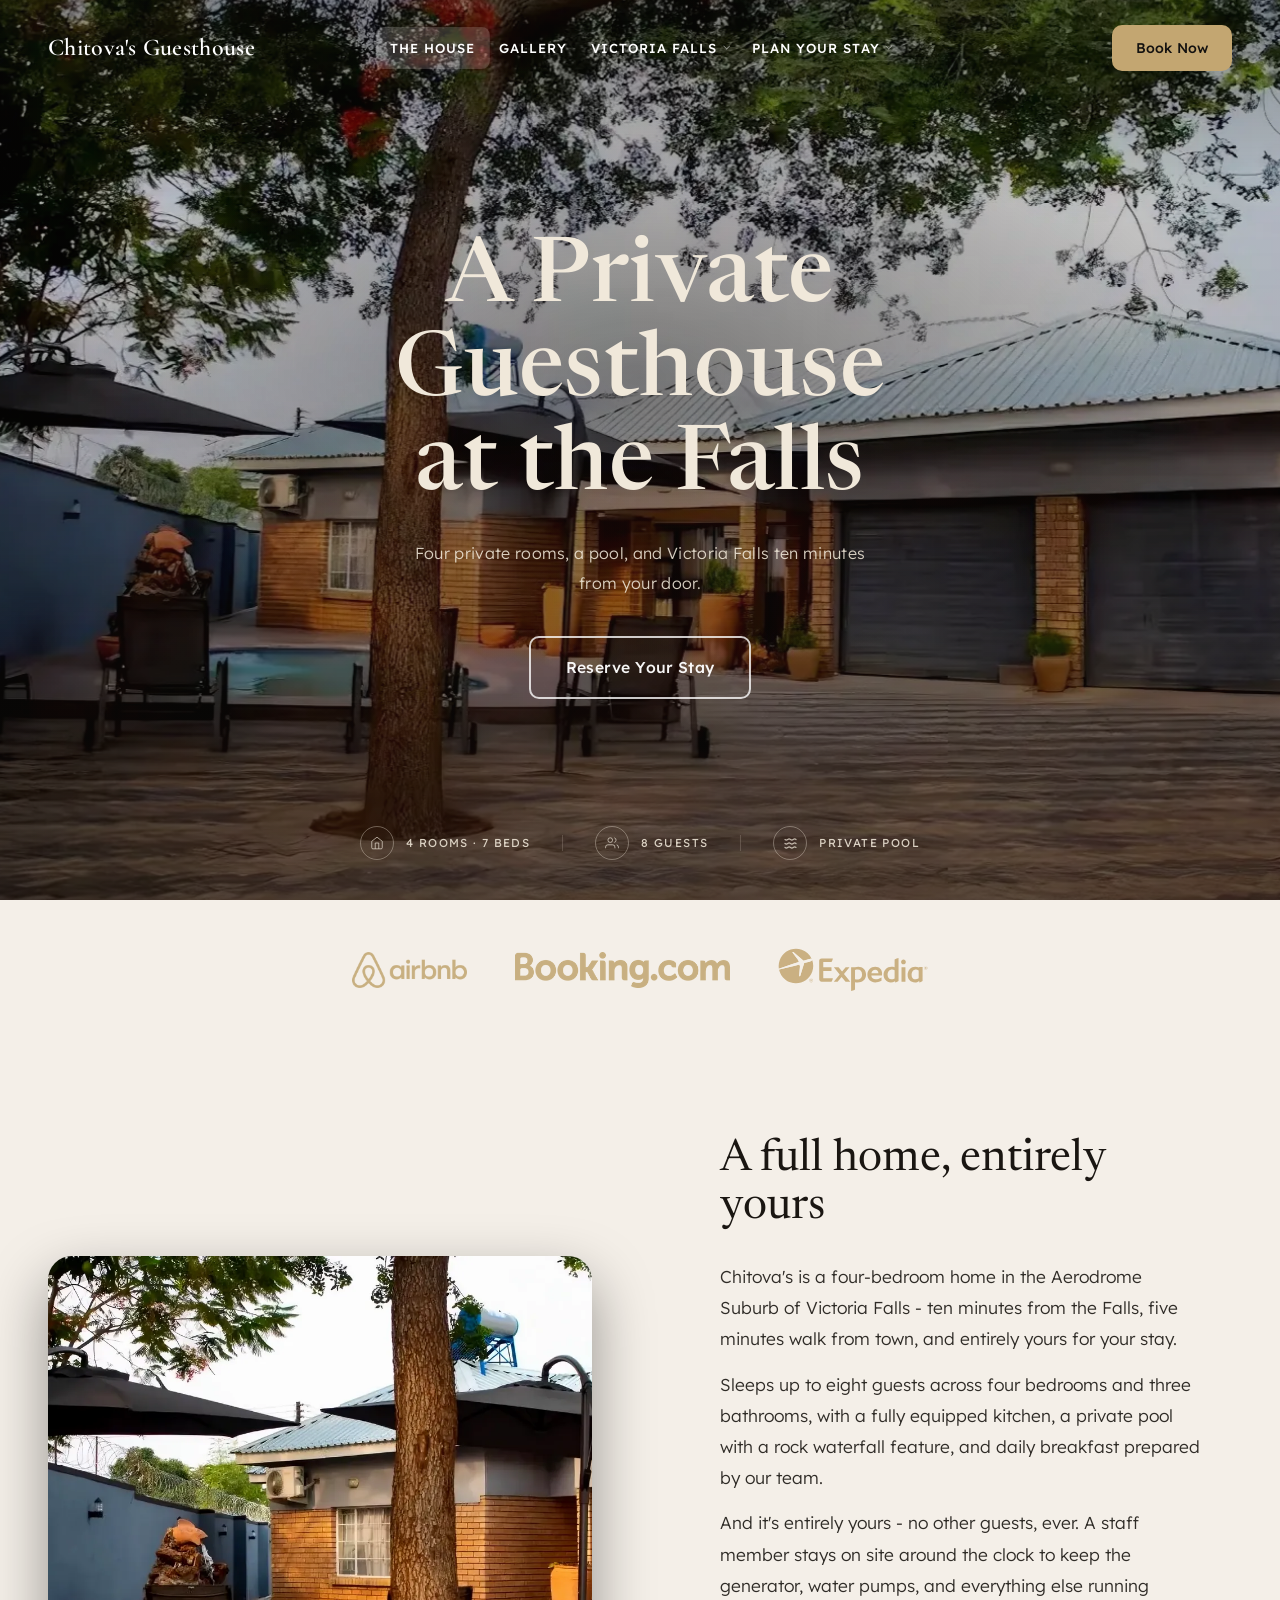
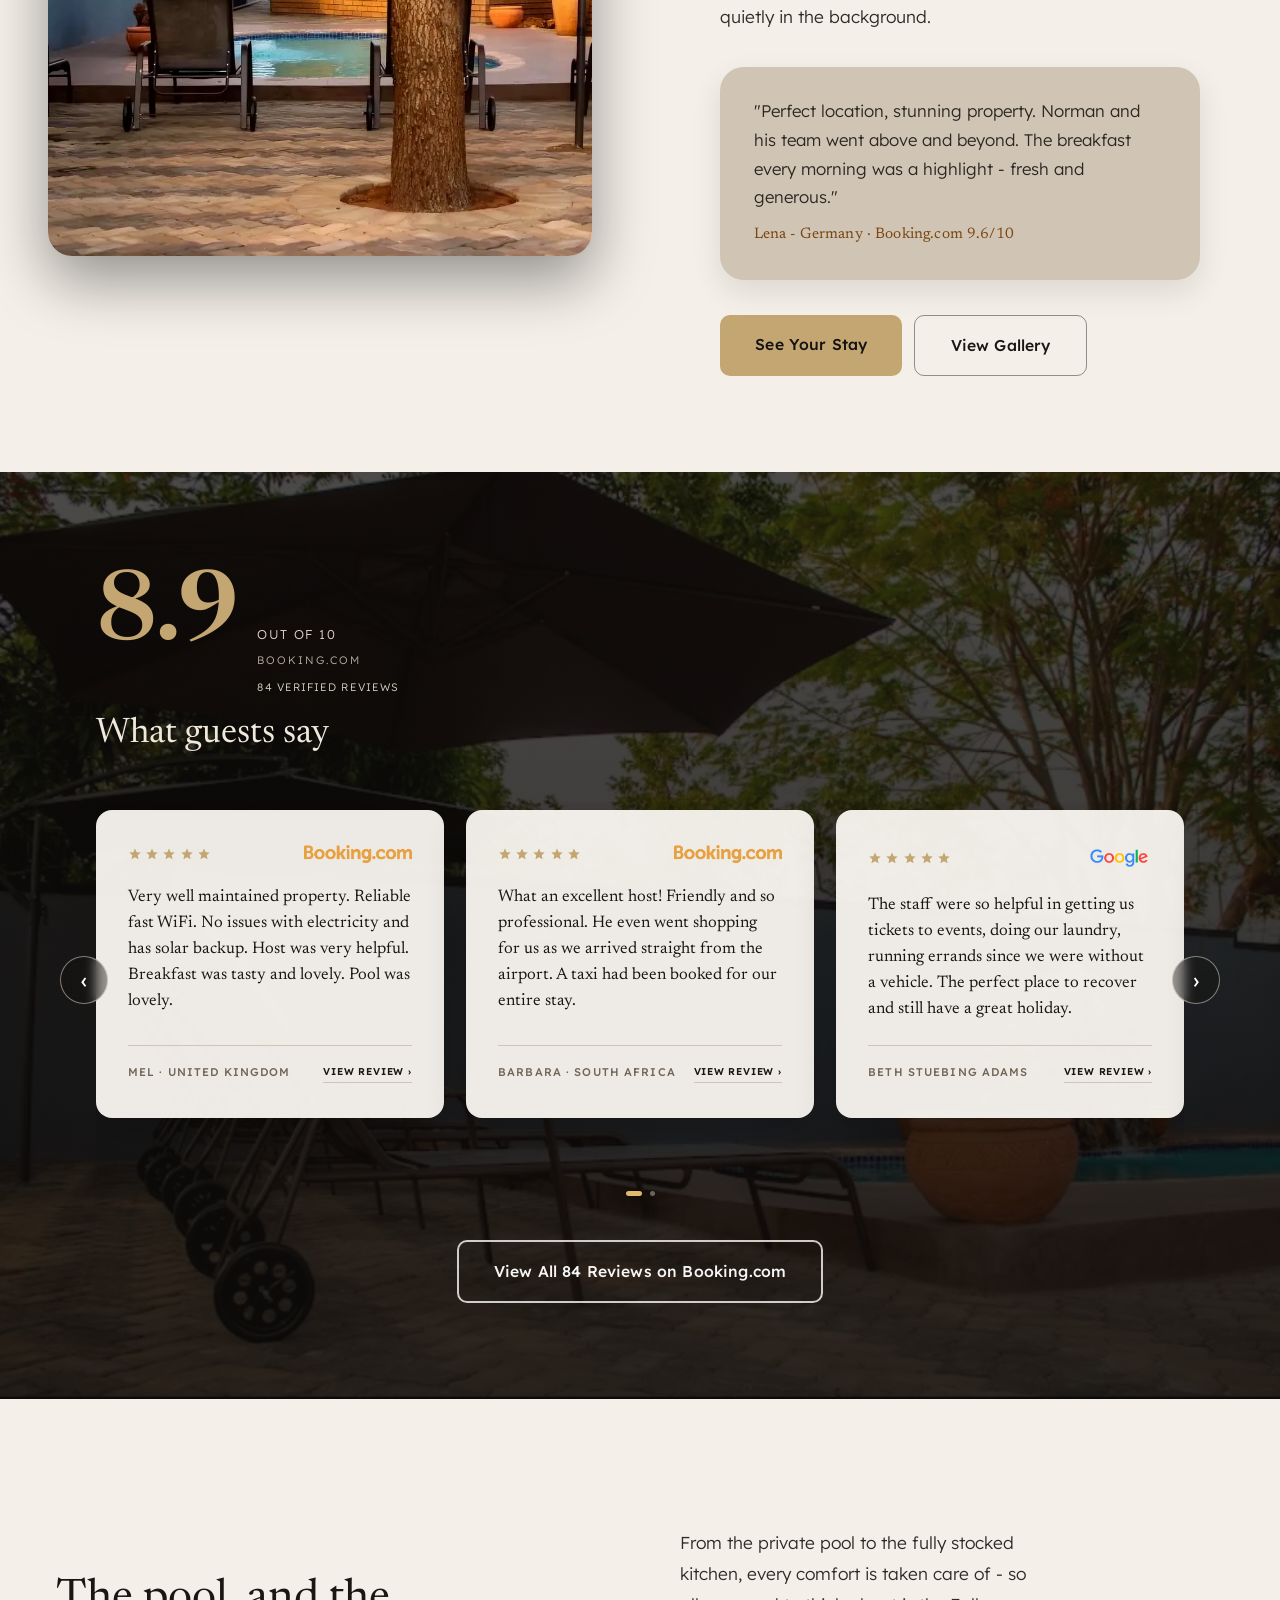
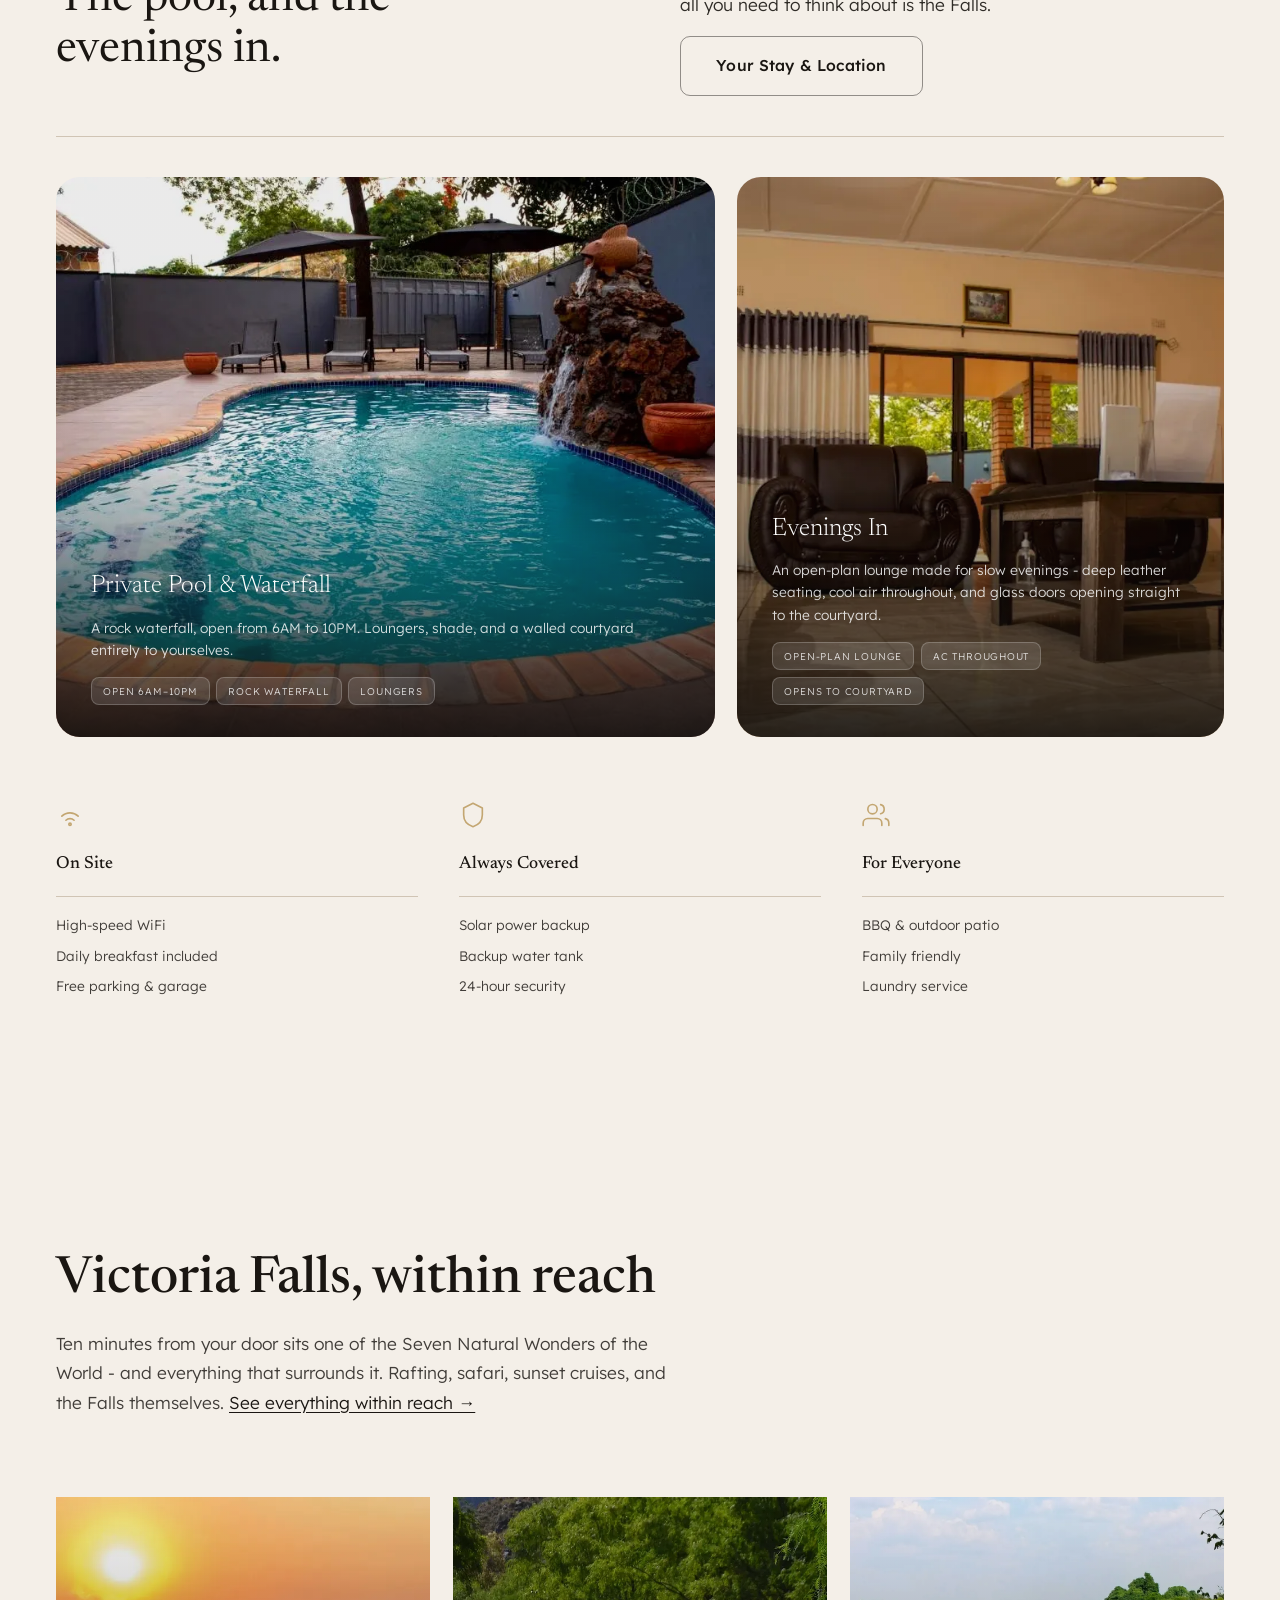
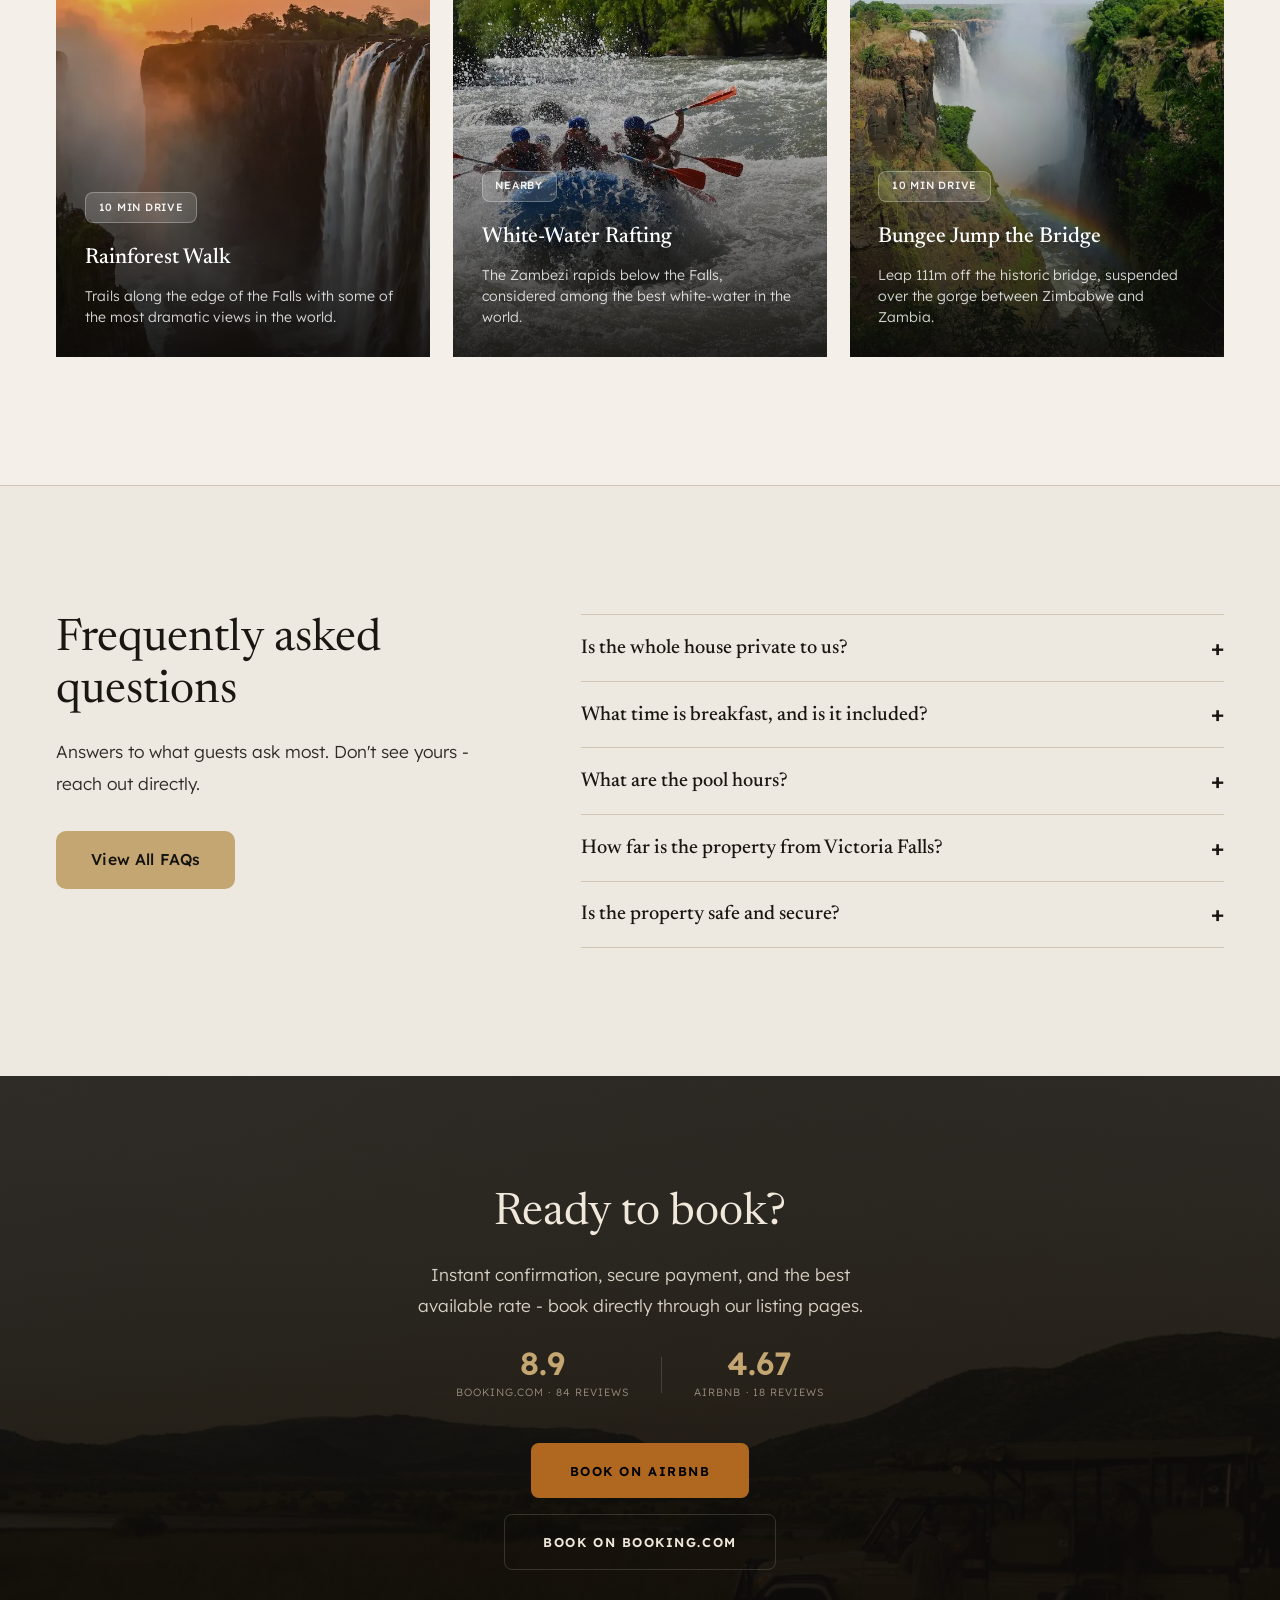
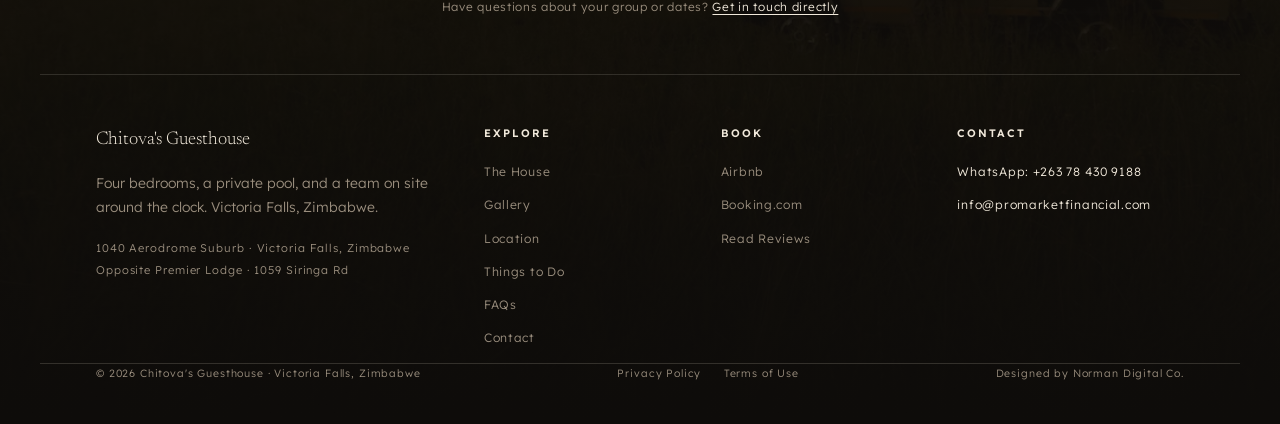
==== index.html @ cd034340 "Add files via upload" ====
<!DOCTYPE html>
<html lang="en" data-root="">
<head>
<meta charset="UTF-8"/>
<meta name="viewport" content="width=device-width, initial-scale=1.0"/>
<title>Chitova's Guesthouse | Private Guesthouse, Victoria Falls</title>
<meta name="description" content="Your own private guesthouse in Victoria Falls, Zimbabwe: four bedrooms for up to 8 guests, private pool, daily breakfast and solar backup. Ten minutes from the Falls."/>
<meta name="robots" content="index, follow, max-image-preview:large, max-snippet:-1, max-video-preview:-1"/>
<meta name="theme-color" content="#141210"/>
<link rel="canonical" href="https://chitovasguesthouse.com/"/>
<meta property="og:type" content="website"/>
<meta property="og:site_name" content="Chitova's Guesthouse"/>
<meta property="og:locale" content="en_US"/>
<meta property="og:title" content="Chitova's Guesthouse | Private Guesthouse, Victoria Falls"/>
<meta property="og:description" content="Your own private guesthouse in Victoria Falls, Zimbabwe: four bedrooms for up to 8 guests, private pool, daily breakfast and solar backup. Ten minutes from the Falls."/>
<meta property="og:url" content="https://chitovasguesthouse.com/"/>
<meta property="og:image" content="https://chitovasguesthouse.com/og-image.jpg"/>
<meta property="og:image:width" content="1200"/>
<meta property="og:image:height" content="630"/>
<meta property="og:image:alt" content="Chitova's Guesthouse, a private guesthouse in Victoria Falls, Zimbabwe"/>
<meta name="twitter:card" content="summary_large_image"/>
<meta name="twitter:title" content="Chitova's Guesthouse | Private Guesthouse, Victoria Falls"/>
<meta name="twitter:description" content="Your own private guesthouse in Victoria Falls, Zimbabwe: four bedrooms for up to 8 guests, private pool, daily breakfast and solar backup. Ten minutes from the Falls."/>
<meta name="twitter:image" content="https://chitovasguesthouse.com/og-image.jpg"/>
<link rel="icon" href="/favicon.ico" sizes="48x48"/>
<link rel="icon" type="image/png" sizes="32x32" href="/favicon-32.png"/>
<link rel="apple-touch-icon" href="/apple-touch-icon.png"/>
<link rel="manifest" href="/site.webmanifest"/>
<link rel="preload" href="assets/fonts/lexend-latin-wght-normal.woff2" as="font" type="font/woff2" crossorigin/>
<link rel="preload" href="assets/fonts/newsreader-latin-opsz-normal.woff2" as="font" type="font/woff2" crossorigin/>
<link rel="preload" href="assets/fonts/cormorant-garamond-latin-600-normal.woff2" as="font" type="font/woff2" crossorigin/>
<link rel="preload" as="image" href="images/guesthouse-exterior-59a75f.webp" fetchpriority="high"/>
<link rel="stylesheet" href="assets/css/site.css?v=3d426979"/>
<noscript><style>.reveal,.img-reveal,.photo-reveal{opacity:1!important;transform:none!important}</style></noscript>
<script type="application/ld+json">
{
 "@context": "https://schema.org",
 "@graph": [
  {
   "@type": "LodgingBusiness",
   "@id": "https://chitovasguesthouse.com/#lodging",
   "name": "Chitova's Guesthouse",
   "description": "A private guesthouse in Victoria Falls, Zimbabwe. Four bedrooms for up to eight guests, a private pool with rock waterfall, daily breakfast, solar backup, fully walled and gated.",
   "url": "https://chitovasguesthouse.com/",
   "telephone": "+263784309188",
   "email": "info@promarketfinancial.com",
   "image": [
    "https://chitovasguesthouse.com/og-image.jpg",
    "https://chitovasguesthouse.com/images/guesthouse-exterior-59a75f.webp",
    "https://chitovasguesthouse.com/images/pool-rock-waterfall-35001c.webp",
    "https://chitovasguesthouse.com/images/open-plan-lounge-a2492e.webp"
   ],
   "address": {
    "@type": "PostalAddress",
    "streetAddress": "1040 Aerodrome Suburb, 1059 Siringa Rd",
    "addressLocality": "Victoria Falls",
    "addressCountry": "ZW"
   },
   "geo": {
    "@type": "GeoCoordinates",
    "latitude": -17.9316193,
    "longitude": 25.8284744
   },
   "hasMap": "https://www.google.com/maps/search/?api=1&query=Chitova%27s+Guesthouse%2C+Victoria+Falls%2C+Zimbabwe",
   "numberOfRooms": 4,
   "amenityFeature": [
    {
     "@type": "LocationFeatureSpecification",
     "name": "Private Pool",
     "value": true
    },
    {
     "@type": "LocationFeatureSpecification",
     "name": "High-Speed WiFi",
     "value": true
    },
    {
     "@type": "LocationFeatureSpecification",
     "name": "Free Private Parking",
     "value": true
    },
    {
     "@type": "LocationFeatureSpecification",
     "name": "Backup Generator",
     "value": true
    },
    {
     "@type": "LocationFeatureSpecification",
     "name": "Daily Breakfast",
     "value": true
    }
   ],
   "containsPlace": {
    "@type": "House",
    "name": "Chitova's Guesthouse (entire house)",
    "numberOfBedrooms": 4,
    "numberOfBathroomsTotal": 3,
    "occupancy": {
     "@type": "QuantitativeValue",
     "maxValue": 8
    }
   },
   "sameAs": [
    "https://www.airbnb.com/rooms/24730551",
    "https://www.booking.com/hotel/zw/chitovas-guesthouse.html"
   ]
  },
  {
   "@type": "WebSite",
   "@id": "https://chitovasguesthouse.com/#website",
   "url": "https://chitovasguesthouse.com/",
   "name": "Chitova's Guesthouse",
   "inLanguage": "en",
   "publisher": {
    "@id": "https://chitovasguesthouse.com/#lodging"
   }
  },
  {
   "@type": "WebPage",
   "@id": "https://chitovasguesthouse.com/#webpage",
   "url": "https://chitovasguesthouse.com/",
   "name": "Chitova's Guesthouse | Private Guesthouse, Victoria Falls",
   "description": "Your own private guesthouse in Victoria Falls, Zimbabwe: four bedrooms for up to 8 guests, private pool, daily breakfast and solar backup. Ten minutes from the Falls.",
   "inLanguage": "en",
   "isPartOf": {
    "@id": "https://chitovasguesthouse.com/#website"
   },
   "about": {
    "@id": "https://chitovasguesthouse.com/#lodging"
   },
   "breadcrumb": {
    "@id": "https://chitovasguesthouse.com/#breadcrumb"
   },
   "primaryImageOfPage": {
    "@type": "ImageObject",
    "url": "https://chitovasguesthouse.com/og-image.jpg"
   }
  },
  {
   "@type": "BreadcrumbList",
   "@id": "https://chitovasguesthouse.com/#breadcrumb",
   "itemListElement": [
    {
     "@type": "ListItem",
     "position": 1,
     "name": "Home",
     "item": "https://chitovasguesthouse.com/"
    }
   ]
  }
 ]
}
</script>
</head>
<body class="intro-done nav-hero-page">
<a class="skip-link" href="#home">Skip to main content</a>

<!-- MOBILE MENU -->
<div class="mobile-menu" id="mobile-menu" role="navigation" aria-label="Menu">
  <a href="./">The House</a>
  <a href="gallery/">Gallery</a>
  <a href="location/">Location</a>
  <a href="things-to-do/">Things to Do</a>
  <a href="contact/">Contact</a>
  <a href="faq/">FAQs</a>
  <a class="mobile-book" href="https://www.airbnb.com/rooms/24730551" target="_blank" rel="noopener noreferrer">Book Now</a>
</div>


<!-- NAV -->
<nav id="nav" aria-label="Main">
  <a href="./" class="nav-logo">Chitova's Guesthouse</a>
  <ul class="nav-links">
    <li>
      <a class="current" aria-current="page" href="./">The House</a>
    </li>
    <li>
      <a href="gallery/">Gallery</a>
    </li>
    <li class="nav-dropdown-li">
      <a class="has-dropdown" href="#" role="button" aria-haspopup="true" aria-expanded="false" onclick="return toggleNavDropdown(this)">Victoria Falls</a>
      <div class="nav-dropdown">
        <div class="nav-dropdown-groups">
          <div class="nav-dropdown-group">
            <span class="nav-dropdown-label">The Destination</span>
            <a href="location/" class="nav-dropdown-link">Your Stay &amp; Location</a>
            <a href="things-to-do/" class="nav-dropdown-link">Things to Do</a>
          </div>
        </div>
      </div>
    </li>
    <li class="nav-dropdown-li">
      <a class="has-dropdown" href="#" role="button" aria-haspopup="true" aria-expanded="false" onclick="return toggleNavDropdown(this)">Plan Your Stay</a>
      <div class="nav-dropdown">
        <div class="nav-dropdown-groups">
          <div class="nav-dropdown-group">
            <span class="nav-dropdown-label">Book</span>
            <a class="nav-dropdown-link" href="https://www.airbnb.com/rooms/24730551" target="_blank" rel="noopener noreferrer">Book on Airbnb</a>
            <a class="nav-dropdown-link" href="https://www.booking.com/hotel/zw/chitovas-guesthouse.html" target="_blank" rel="noopener noreferrer">Book on Booking.com</a>
          </div>
          <div class="nav-dropdown-group">
            <span class="nav-dropdown-label">Get in Touch</span>
            <a href="contact/" class="nav-dropdown-link">Contact &amp; Inquiries</a>
            <a href="faq/" class="nav-dropdown-link">FAQs</a>
          </div>
        </div>
      </div>
    </li>
  </ul>
  <div class="nav-right">
    <a class="nav-book" href="https://www.airbnb.com/rooms/24730551" target="_blank" rel="noopener noreferrer">Book Now</a>
    <button type="button" class="nav-hamburger" id="hamburger" aria-label="Open menu" aria-expanded="false" aria-controls="mobile-menu" onclick="toggleMobileMenu()">
      <span></span><span></span><span></span>
    </button>
  </div>
</nav>



<main class="page" id="home">


  <section class="home-hero-wrap">
  <section id="hero-section">
    <img width="1440" height="960" src="images/guesthouse-exterior-59a75f.webp" alt="Chitova's Guesthouse exterior" fetchpriority="high" decoding="async"/>
    <div class="hero-overlay"></div>
    <div class="hero-content">
      <h1 class="hero-title"><span class="hline"><span>A Private Guesthouse</span></span> <span class="hline"><span>at the Falls</span></span></h1>
      <p class="hero-sub">Four private rooms, a pool, and Victoria Falls ten minutes from your door.</p>
      <div class="hero-ctas">
        <a class="btn-outline-dk btn-outline-dk-bright" href="https://www.airbnb.com/rooms/24730551" target="_blank" rel="noopener noreferrer">Reserve Your Stay</a>
      </div>
    </div>
    <div class="hero-stats">
      <div class="hero-stat-item">
        <div class="hero-stat-circle"><svg viewBox="0 0 24 24"><path d="M3 9l9-7 9 7v11a2 2 0 0 1-2 2H5a2 2 0 0 1-2-2z"/><polyline points="9 22 9 12 15 12 15 22"/></svg></div>
        <span class="hero-stat-text">4 Rooms · 7 Beds</span>
      </div>
      <div class="hero-stat-divider"></div>
      <div class="hero-stat-item">
        <div class="hero-stat-circle"><svg viewBox="0 0 24 24"><path d="M17 21v-2a4 4 0 0 0-4-4H5a4 4 0 0 0-4 4v2"/><circle cx="9" cy="7" r="4"/><path d="M23 21v-2a4 4 0 0 0-3-3.87"/><path d="M16 3.13a4 4 0 0 1 0 7.75"/></svg></div>
        <span class="hero-stat-text">8 Guests</span>
      </div>
      <div class="hero-stat-divider"></div>
      <div class="hero-stat-item">
        <div class="hero-stat-circle"><svg viewBox="0 0 24 24" style="width:19px;height:19px"><path d="M5 7c1.2 1 2.3 1 3.5 0s2.3-1 3.5 0 2.3 1 3.5 0 2.3-1 3.5 0" stroke-linecap="round"/><path d="M5 12c1.2 1 2.3 1 3.5 0s2.3-1 3.5 0 2.3 1 3.5 0 2.3-1 3.5 0" stroke-linecap="round"/><path d="M5 17c1.2 1 2.3 1 3.5 0s2.3-1 3.5 0 2.3 1 3.5 0 2.3-1 3.5 0" stroke-linecap="round"/></svg></div>
        <span class="hero-stat-text">Private Pool</span>
      </div>
    </div>
  </section>
  </section>

  <!-- ALSO AVAILABLE ON -->
  <section id="platforms-strip">
    <div class="platforms-row">
      <a href="https://www.airbnb.com/rooms/24730551" target="_blank" rel="noopener" aria-label="Book on Airbnb"><img width="360" height="112" class="platform-logo-img" src="images/logo-airbnb.webp" alt="Airbnb" loading="lazy" decoding="async"/></a>
      <a href="https://www.booking.com/hotel/zw/chitovas-guesthouse.en-gb.html" target="_blank" rel="noopener" aria-label="Book on Booking.com"><img width="400" height="67" class="platform-logo-img" src="images/logo-booking.webp" alt="Booking.com" loading="lazy" decoding="async"/></a>
      <a href="https://www.expedia.com/Victoria-Falls-Hotels-Chitovas-Guesthouse.h37033776.Hotel-Information" target="_blank" rel="noopener" aria-label="Book on Expedia"><svg class="platform-logo-svg" viewBox="-301.066 -87.28 693 201" xmlns="http://www.w3.org/2000/svg"><g transform="translate(313.0154,387.4258)"><path class="xp-navy" d="M-280.357-318.713h-21.363 c-0.097,0-0.157-0.022-0.217-0.082l-18.403-22.484l-18.433,22.484c-0.038,0.06-0.105,0.082-0.202,0.082h-17.103 c-0.104,0-0.179-0.053-0.261-0.164c-0.03-0.067-0.03-0.188,0.037-0.262l27.119-33.309l-26.798-32.994 c-0.082-0.112-0.082-0.209-0.052-0.314c0.052-0.056,0.157-0.153,0.239-0.153h21.378c0.067,0,0.142,0.037,0.202,0.135 l16.146,20.014l16.438-20.025c0.052-0.086,0.127-0.123,0.202-0.123h17.424c0.105,0,0.209,0.097,0.247,0.153 c0.053,0.104,0.03,0.22-0.037,0.314l-25.437,30.557l29.055,35.745c0.075,0.074,0.105,0.194,0.045,0.262 C-280.178-318.766-280.275-318.713-280.357-318.713"/></g><g transform="translate(325.1013,393.2106)"><path class="xp-navy" d="M-176.807-379.845c-9.463,0-15.921,5.737-17.768,15.724 h32.187v-0.644C-162.388-372.756-168.278-379.845-176.807-379.845 M-145.793-353.889c-0.045,0.083-0.142,0.128-0.225,0.128h-48.9 c1.009,11.384,8.409,17.864,20.377,17.864c7.37,0,15.196-2.512,26.251-8.395c0.202-0.111,0.404,0.053,0.404,0.262l-0.016,15.047 c-0.021,0.128-0.082,0.202-0.164,0.232c-10.285,4.335-20.623,7.288-28.741,7.288c-21.063,0-36.32-15.347-36.32-36.485 c0-21.135,15.257-36.481,36.32-36.481c19.211,0,31.552,12.946,31.552,30.755C-145.255-360.796-145.748-354.098-145.793-353.889"/></g><g transform="translate(338.7259,395.8986)"><path class="xp-navy" d="M-60.077-408.255c-5.995,0-10.876-4.802-10.876-10.715 c0-6.084,4.881-11.01,10.876-11.01c6.003,0,10.891,4.926,10.891,11.01C-49.187-413.057-54.074-408.255-60.077-408.255 M-68.86-327.186c-0.172,0-0.276-0.104-0.276-0.276v-66.639c0-0.135,0.098-0.239,0.21-0.269h17.663 c0.142,0.03,0.216,0.134,0.216,0.269v66.639c0,0.172-0.111,0.276-0.254,0.276H-68.86z"/></g><g transform="translate(316.3916,388.4746)"><path class="xp-navy" d="M-251.434-329.801c-3.185,0-6.443-0.448-10.195-1.45 l0.037-42.748c4.388-1.398,8.207-2.06,11.989-2.06c12.244,0,20.467,9.033,20.467,22.443 C-229.136-339.145-237.897-329.801-251.434-329.801 M-246.628-389.682c-4.986,0-10.017,0.908-15.302,2.725h-17.573 c-0.142,0-0.254,0.127-0.254,0.28v109.282c5.314-0.725,11.817-2.623,18.134-7.123l-0.007-33.233 c4.335,0.613,7.908,1.024,11.361,1.024c24.076,0,39.654-14.435,39.654-36.77C-210.614-374.795-225.436-389.682-246.628-389.682"/></g><g transform="translate(334.4465,389.053)"><path class="xp-navy" d="M-96.737-335.91c-5.502,2.886-10.42,4.261-15.047,4.261 c-10.898,0-17.432-7.699-17.432-20.601c0-14.928,8.342-24.581,21.243-24.581c3.559,0,7.02,0.871,11.235,2.773V-335.91z M-96.737-422.813v34.882c-5.158-1.473-9.703-2.153-14.285-2.153c-20.944,0-36.761,15.787-36.761,36.758 c0,20.885,13.948,36.014,33.144,36.014c6.645,0,12.864-1.659,20.182-5.427l-0.007,6.01c4.836-0.912,10.382-2.848,15.854-6.728 v-106.494C-83.985-429.234-90.361-427.436-96.737-422.813"/></g><g transform="translate(346.0656,389.0668)"><path class="xp-navy" d="M2.81-336.059c-5.322,3.08-9.882,4.545-13.963,4.545 c-11.668,0-18.665-7.669-18.665-20.615c0-14.711,8.237-24.57,20.488-24.57c3.282,0,7.259,1.252,12.14,3.839V-336.059z M20.959-388.353c0-0.411-0.352-0.736-0.756-0.736L5.927-389.07c-0.419,0-0.771,0.362-0.771,0.766v2.429H4.79 c-6.593-2.889-12.206-4.22-17.745-4.22c-19.748,0-35.229,16.371-35.229,37.352c0,21.214,13.851,35.431,34.466,35.431 c5.524,0,12.596-0.389,19.219-7.998v8.566c4.679-0.986,10.195-2.975,15.442-6.75L20.959-388.353z"/></g><g transform="translate(299.994,389.1686)"><path class="xp-navy" d="M-391.927-337.132l44.341-0.015 c-0.673,4.948-2.347,10.749-6.189,16.669h-38.047h-7.572h-0.508c-5.644,0-10.285-4.38-10.838-9.912 c-0.03-0.082-0.06-0.164-0.067-0.238v-45.407v-42.031c0.007-0.067,0.037-0.161,0.067-0.221c0.553-5.539,5.195-9.931,10.838-9.931 c0.179,0,0.352,0.019,0.508,0.019l51.711-0.007c-0.68,4.944-2.354,10.895-6.189,16.788h-38.055v23.808h37.673 c0.149,0,0.269,0.104,0.269,0.258v16.509c0,0.134-0.12,0.269-0.269,0.269h-37.673v33.428V-337.132z"/></g><g transform="translate(294.1932,387.2835)"><path class="xp-navy" d="M-441.627-317.21c-4.38,0-7.086-3.424-7.086-7.617 c0-4.484,3.102-7.609,7.086-7.609c3.955,0,7.042,3.125,7.042,7.609C-434.585-320.327-437.672-317.21-441.627-317.21 M-441.627-333.304c-4.485,0-8.319,3.379-8.319,8.477c0,4.829,3.461,8.447,8.319,8.447c4.433,0,8.29-3.356,8.29-8.447 C-433.337-329.925-437.194-333.304-441.627-333.304"/></g><g transform="translate(293.9853,388.1523)"><path class="xp-navy" d="M-443.407-326.392v-3.087h2.085 c1.054,0,2.295,0.165,2.295,1.443c0,1.517-1.144,1.644-2.459,1.644H-443.407z M-437.48-327.834c0-2.018-1.248-2.885-3.655-2.885 h-3.805v10.016h1.66v-4.282h1.532l2.594,4.282h1.861l-2.811-4.395C-438.586-325.277-437.48-326.018-437.48-327.834"/></g><g transform="translate(349.4863,393.2892)"><path class="xp-navy" d="M32.114-380.679c-4.38,0-7.108-3.424-7.108-7.613 c0-4.489,3.109-7.617,7.108-7.617c3.947,0,7.049,3.128,7.049,7.617C39.162-383.796,36.061-380.679,32.114-380.679 M32.114-396.769 c-4.484,0-8.319,3.375-8.319,8.477c0,4.821,3.453,8.447,8.319,8.447c4.426,0,8.268-3.368,8.268-8.447 C40.381-393.394,36.539-396.769,32.114-396.769"/></g><g transform="translate(349.2775,394.1585)"><path class="xp-navy" d="M30.327-389.864v-3.08h2.085 c1.054,0,2.295,0.153,2.295,1.435c0,1.529-1.151,1.645-2.444,1.645H30.327z M36.254-391.307c0-2.021-1.248-2.881-3.654-2.881 h-3.805v10.016h1.637v-4.275h1.555l2.594,4.275h1.854l-2.803-4.399C35.141-388.743,36.254-389.491,36.254-391.307"/></g><g transform="translate(288.2157,396.9411)"><path class="xp-navy" d="M-492.839-419.268l-3.214-9.101l-27.268-36.444l4.896-1.215 l47.017,40.645l27.672-7.912c3.251-0.841,6.944-1.024,9.762-1.005c-8.701-18.754-24.607-34.149-45.619-41.631 c-41.538-14.801-87.202,6.899-101.98,48.452c-4.567,12.85-5.658,26.114-3.737,38.724l66.287-23.03L-492.839-419.268z"/></g><g transform="translate(294.6721,397.7614)"><path class="xp-navy" d="M-437.523-427.937c-2.43,1.577-5.995,3.644-9.538,4.784 l-27.724,7.912l-18.508,59.395l-4.799,1.563l3.902-45.361l-2.183-9.426l-25.983,7.416l-68.679,16.168 c5.435,26.442,24.144,49.458,51.427,59.182c41.538,14.801,87.187-6.906,101.965-48.438 C-431.274-392.641-431.685-411.32-437.523-427.937"/></g><g transform="translate(288.5209,395.7888)"><path class="xp-gold" d="M-490.222-407.091l2.19,9.415l-3.917,45.358l4.807-1.556 l18.5-59.391l27.732-7.912c3.543-1.136,7.108-3.222,9.538-4.784c-0.853-2.44-1.824-4.84-2.908-7.183 c-2.811-0.019-6.503,0.172-9.762,0.994l-27.665,7.931l-47.032-40.663l-4.888,1.226l27.261,36.444l3.222,9.089l-26.192,7.501 l-66.28,23.012c0.209,1.375,0.449,2.743,0.725,4.104l68.694-16.168L-490.222-407.091z"/></g></svg></a>
    </div>
  </section>

  <section id="about">
    <div class="about-split">
      <div class="about-split-img">
        <div class="about-photo-main"><img width="1600" height="1067" src="images/house-exterior-pool-courtyard-4fae53.webp" alt="Chitova's Guesthouse exterior" loading="lazy" decoding="async"/></div>
      </div>
      <div class="about-split-text">
        <h2 class="about-headline">A full home, entirely yours</h2>
        <p class="body-lt">Chitova's is a four-bedroom home in the Aerodrome Suburb of Victoria Falls - ten minutes from the Falls, five minutes walk from town, and entirely yours for your stay.</p>
        <p class="body-lt" style="margin-top:.9rem">Sleeps up to eight guests across four bedrooms and three bathrooms, with a fully equipped kitchen, a private pool with a rock waterfall feature, and daily breakfast prepared by our team.</p>
        <p class="body-lt" style="margin-top:.9rem">And it's entirely yours - no other guests, ever. A staff member stays on site around the clock to keep the generator, water pumps, and everything else running quietly in the background.</p>
        <div class="amenity-pull-quote pull-quote-elevated">
          <p>"Perfect location, stunning property. Norman and his team went above and beyond. The breakfast every morning was a highlight - fresh and generous."</p>
          <cite>Lena - Germany · Booking.com 9.6/10</cite>
        </div>
        <div class="about-ctas">
          <a href="location/" class="btn-primary">See Your Stay</a>
          <a href="gallery/" class="btn-outline-lt">View Gallery</a>
        </div>
      </div>
    </div>
  </section>

  <!-- REVIEWS CAROUSEL - moved to right after About (round 256). See the CSS comment
       above #reviews-section for the full position + background reasoning. -->
  <section id="reviews-section">
    <div id="reviews-photo-bg"><img width="1179" height="781" src="images/pool-loungers-dusk-975415.webp" alt="Pool loungers at dusk" loading="lazy" decoding="async"/><div id="reviews-photo-overlay"></div></div>
    <div class="reviews-inner">
      <div class="reviews-header">
        <div>
          <div class="reviews-score-block">
            <span class="reviews-score-num">8.9</span>
            <div class="reviews-score-meta">
              <span class="reviews-score-out">out of 10</span>
              <span class="reviews-score-platform">Booking.com</span>
              <span class="reviews-score-count">84 verified reviews</span>
            </div>
          </div>
          <h2 class="title-dk" style="margin-bottom:0;font-size:clamp(1.6rem,2.8vw,2.2rem)">What guests say</h2>
        </div>
      </div>
      <div class="reviews-carousel-wrap">
        <button type="button" class="reviews-arrow reviews-arrow-prev" id="rev-prev" onclick="reviewNav(-1)" aria-label="Previous reviews">&#x2039;</button>
        <div class="reviews-track-outer">
          <div class="reviews-track" id="reviews-track">
            <!-- JS renders cards -->
          </div>
        </div>
        <button type="button" class="reviews-arrow reviews-arrow-next" id="rev-next" onclick="reviewNav(1)" aria-label="Next reviews">&#x203a;</button>
      </div>
      <div class="reviews-dots" id="rev-dots"></div>
      <div style="text-align:center;margin-top:2.8rem">
        <a href="https://www.booking.com/hotel/zw/chitovas-guesthouse.html#tab-reviews" target="_blank" rel="noopener noreferrer" class="btn-outline-dk btn-outline-dk-bright">View All 84 Reviews on Booking.com</a>
      </div>
    </div>
  </section>

  <section id="amenities-preview">
    <div class="amenities-preview-inner">
      <div class="amenities-top reveal">
        <div>
          <h2 class="title-lt">The pool, and the<br>evenings in.</h2>
        </div>
        <div style="display:flex;flex-direction:column;gap:1rem;justify-content:flex-end">
          <p class="body-lt" style="max-width:360px">From the private pool to the fully stocked kitchen, every comfort is taken care of - so all you need to think about is the Falls.</p>
          <a href="location/" class="btn-outline-lt" style="align-self:flex-start">Your Stay &amp; Location</a>
        </div>
      </div>
      <div class="feature-panels reveal">
        <div class="feature-panel">
          <img width="1024" height="683" src="images/pool-rock-waterfall-35001c.webp" alt="Private pool and courtyard" loading="lazy" decoding="async"/>
          <div class="feature-panel-overlay"></div>
          <div class="feature-panel-body">
            <span class="feature-panel-name">Private Pool &amp; Waterfall</span>
            <div class="feature-panel-desc">A rock waterfall, open from 6AM to 10PM. Loungers, shade, and a walled courtyard entirely to yourselves.</div>
            <div class="feature-panel-pills"><span>Open 6AM–10PM</span><span>Rock Waterfall</span><span>Loungers</span></div>
          </div>
        </div>
        <div class="feature-panel">
          <img width="1179" height="773" src="images/open-plan-lounge-a2492e.webp" alt="Open-plan lounge" loading="lazy" decoding="async"/>
          <div class="feature-panel-overlay"></div>
          <div class="feature-panel-body">
            <span class="feature-panel-name">Evenings In</span>
            <div class="feature-panel-desc">An open-plan lounge made for slow evenings - deep leather seating, cool air throughout, and glass doors opening straight to the courtyard.</div>
            <div class="feature-panel-pills"><span>Open-Plan Lounge</span><span>AC Throughout</span><span>Opens to Courtyard</span></div>
          </div>
        </div>
      </div>
      <div class="amenity-spec-grid">
        <div>
          <div class="spec-icon"><svg viewBox="0 0 24 24"><path d="M5 13a10 10 0 0 1 14 0"/><path d="M8.5 16.5a5 5 0 0 1 7 0"/><circle cx="12" cy="20" r="1"/></svg></div>
          <h5>On Site</h5>
          <ul>
            <li>High-speed WiFi</li>
            <li>Daily breakfast included</li>
            <li>Free parking &amp; garage</li>
          </ul>
        </div>
        <div>
          <div class="spec-icon"><svg viewBox="0 0 24 24"><path d="M12 2l8 4v6c0 5-3.5 8.5-8 10-4.5-1.5-8-5-8-10V6l8-4z"/></svg></div>
          <h5>Always Covered</h5>
          <ul>
            <li>Solar power backup</li>
            <li>Backup water tank</li>
            <li>24-hour security</li>
          </ul>
        </div>
        <div>
          <div class="spec-icon"><svg viewBox="0 0 24 24"><path d="M17 21v-2a4 4 0 0 0-4-4H5a4 4 0 0 0-4 4v2"/><circle cx="9" cy="7" r="4"/><path d="M23 21v-2a4 4 0 0 0-3-3.87"/><path d="M16 3.13a4 4 0 0 1 0 7.75"/></svg></div>
          <h5>For Everyone</h5>
          <ul>
            <li>BBQ &amp; outdoor patio</li>
            <li>Family friendly</li>
            <li>Laundry service</li>
          </ul>
        </div>
      </div>
    </div>
  </section>

  <section id="experience-section">
    <div class="experience-intro reveal">
      <h2 class="experience-heading">Victoria Falls, within reach</h2>
      <p class="experience-lede">Ten minutes from your door sits one of the Seven Natural Wonders of the World - and everything that surrounds it. Rafting, safari, sunset cruises, and the Falls themselves. <a href="things-to-do/">See everything within reach &rarr;</a></p>
    </div>

    <div class="experience-quickhits">
      <div class="experience-quickhit reveal">
        <img width="1200" height="799" src="images/victoria-falls-wide-view-e43f2f.webp" alt="Rainforest walk along Victoria Falls" loading="lazy" decoding="async"/>
        <div class="experience-quickhit-overlay"></div>
        <div class="experience-quickhit-body">
          <span class="experience-quickhit-tag">10 Min Drive</span>
          <h4>Rainforest Walk</h4>
          <p>Trails along the edge of the Falls with some of the most dramatic views in the world.</p>
        </div>
      </div>
      <div class="experience-quickhit reveal">
        <img width="1200" height="802" src="images/white-water-rafting-zambezi-485a4b.webp" alt="White water rafting on the Zambezi rapids" loading="lazy" decoding="async"/>
        <div class="experience-quickhit-overlay"></div>
        <div class="experience-quickhit-body">
          <span class="experience-quickhit-tag">Nearby</span>
          <h4>White-Water Rafting</h4>
          <p>The Zambezi rapids below the Falls, considered among the best white-water in the world.</p>
        </div>
      </div>
      <div class="experience-quickhit reveal">
        <img width="1000" height="1333" src="images/victoria-falls-bridge-fd33a8.webp" alt="Victoria Falls Bridge over the gorge" loading="lazy" decoding="async"/>
        <div class="experience-quickhit-overlay"></div>
        <div class="experience-quickhit-body">
          <span class="experience-quickhit-tag">10 Min Drive</span>
          <h4>Bungee Jump the Bridge</h4>
          <p>Leap 111m off the historic bridge, suspended over the gorge between Zimbabwe and Zambia.</p>
        </div>
      </div>
    </div>
  </section>


  <section id="faq-section">
    <div class="faq-inner">
      <div class="reveal">
        <h2 class="title-lt">Frequently asked<br>questions</h2>
        <p class="body-lt" style="margin-bottom:2rem">Answers to what guests ask most. Don't see yours - reach out directly.</p>
        <a href="faq/" class="btn-primary">View All FAQs</a>
      </div>
      <div class="faq-list reveal">
        <div class="faq-item"><button type="button" class="faq-question" aria-expanded="false" onclick="toggleFaq(this)"><span>Is the whole house private to us?</span><span class="faq-icon">+</span></button><div class="faq-answer"><div class="faq-answer-inner"><p>Yes - Chitova's is an entire-home rental. From a couple to a full group of eight, the whole property, pool included, is yours alone for your stay.</p></div></div></div>
        <div class="faq-item"><button type="button" class="faq-question" aria-expanded="false" onclick="toggleFaq(this)"><span>What time is breakfast, and is it included?</span><span class="faq-icon">+</span></button><div class="faq-answer"><div class="faq-answer-inner"><p>Breakfast is included every morning and prepared at a time of your choosing - just let our team know what works for your schedule.</p></div></div></div>
        <div class="faq-item"><button type="button" class="faq-question" aria-expanded="false" onclick="toggleFaq(this)"><span>What are the pool hours?</span><span class="faq-icon">+</span></button><div class="faq-answer"><div class="faq-answer-inner"><p>The private pool is open daily from 6AM to 10PM, with loungers and shaded seating around the courtyard.</p></div></div></div>
        <div class="faq-item"><button type="button" class="faq-question" aria-expanded="false" onclick="toggleFaq(this)"><span>How far is the property from Victoria Falls?</span><span class="faq-icon">+</span></button><div class="faq-answer"><div class="faq-answer-inner"><p>About a 10-minute drive to the Falls themselves, and a 5-minute walk to the town centre, restaurants, and markets.</p></div></div></div>
        <div class="faq-item"><button type="button" class="faq-question" aria-expanded="false" onclick="toggleFaq(this)"><span>Is the property safe and secure?</span><span class="faq-icon">+</span></button><div class="faq-answer"><div class="faq-answer-inner"><p>The guesthouse is fully walled and gated with 24-hour access for guests, smoke and CO alarms, and a first aid kit on site.</p></div></div></div>
      </div>
    </div>
  </section>
</main>
<footer id="site-footer-cta">
    <div id="site-footer-cta-bg"><img width="1200" height="800" src="images/savanna-golden-hour-00e6ee.webp" alt="Golden hour over the savanna near Victoria Falls" loading="lazy" decoding="async"/><div id="site-footer-cta-overlay"></div></div>
    <div class="closing-cta reveal">
      
      <h2 class="title-dk">Ready to book?</h2>
      <p class="body-dk" style="max-width:480px;margin:0 auto 1rem">Instant confirmation, secure payment, and the best available rate - book directly through our listing pages.</p>
      <div class="book-rating-badge">
        <div class="book-badge-item"><span class="book-badge-score">8.9</span><span class="book-badge-label">Booking.com · 84 reviews</span></div>
        <div class="book-badge-div"></div>
        <div class="book-badge-item"><span class="book-badge-score">4.67</span><span class="book-badge-label">Airbnb · 18 reviews</span></div>
      </div>
      <div class="book-platforms">
        <a href="https://www.airbnb.com/rooms/24730551" target="_blank" rel="noopener noreferrer" class="platform-btn platform-airbnb">Book on Airbnb</a>
        <a href="https://www.booking.com/hotel/zw/chitovas-guesthouse.html" target="_blank" rel="noopener noreferrer" class="platform-btn platform-booking">Book on Booking.com</a>
      </div>
      <p class="book-note">Have questions about your group or dates? <a href="contact/" style="color:var(--text-dk);cursor:pointer;text-decoration:underline;text-underline-offset:3px">Get in touch directly</a></p>
    </div>
    <div class="footer-divider"></div>
    <div class="footer-inner"><div><div class="footer-logo">Chitova's Guesthouse</div><p class="footer-tagline">Four bedrooms, a private pool, and a team on site around the clock. Victoria Falls, Zimbabwe.</p><address class="footer-address" style="font-style:normal">1040 Aerodrome Suburb · Victoria Falls, Zimbabwe<br>Opposite Premier Lodge · 1059 Siringa Rd</address></div><div><div class="footer-col-title">Explore</div><div class="footer-links"><a href="./">The House</a><a href="gallery/">Gallery</a><a href="location/">Location</a><a href="things-to-do/">Things to Do</a><a href="faq/">FAQs</a><a href="contact/">Contact</a></div></div><div><div class="footer-col-title">Book</div><div class="footer-links"><a href="https://www.airbnb.com/rooms/24730551" target="_blank" rel="noopener noreferrer">Airbnb</a><a href="https://www.booking.com/hotel/zw/chitovas-guesthouse.html" target="_blank" rel="noopener noreferrer">Booking.com</a><a href="https://www.booking.com/hotel/zw/chitovas-guesthouse.html#tab-reviews" target="_blank" rel="noopener noreferrer">Read Reviews</a></div></div><div><div class="footer-col-title">Contact</div><div class="footer-contact-col"><a href="https://wa.me/263784309188" target="_blank" rel="noopener noreferrer">WhatsApp: +263 78 430 9188</a><a href="mailto:info@promarketfinancial.com">info@promarketfinancial.com</a></div></div></div><div class="footer-bottom"><span class="footer-copy">© 2026 Chitova's Guesthouse · Victoria Falls, Zimbabwe</span><span class="footer-legal"><a href="privacy-policy/">Privacy Policy</a><a href="terms/">Terms of Use</a></span><span class="footer-copy"><a class="footer-credit" href="https://normandigitalco.com" target="_blank" rel="noopener">Designed by Norman Digital Co.</a></span></div></footer>

<script src="assets/js/site.js?v=023b5efc" defer></script>
<script src="assets/js/reviews.js?v=6738c46d" defer></script>
<script src="assets/js/faq.js?v=eb7c549a" defer></script>
</body>
</html>
---- assets/css/site.css ----
/* Self-hosted fonts (no Google Fonts request). Newsreader keeps its optical-size axis. */
@font-face{font-family:'Newsreader';font-style:normal;font-weight:300 600;font-display:swap;src:url(../fonts/newsreader-latin-opsz-normal.woff2) format('woff2')}
@font-face{font-family:'Lexend';font-style:normal;font-weight:300 600;font-display:swap;src:url(../fonts/lexend-latin-wght-normal.woff2) format('woff2')}
@font-face{font-family:'Cormorant Garamond';font-style:normal;font-weight:600;font-display:swap;src:url(../fonts/cormorant-garamond-latin-600-normal.woff2) format('woff2')}
*,*::before,*::after{box-sizing:border-box;margin:0;padding:0}
:root{
  --dark:#141210;--dark2:#1e1a16;--cream:#f4efe8;--cream2:#ede8e0;
  --teal:#2e6e78;--teal-lt:#3d8a96;--ochre:#b06820;--gold:#e2b96a;--brass:#c3a671;
  --text-dk:#f0e8da;--text-lt:#1a1612;--muted-dk:#9a8e7e;--muted-lt:#726658;
  --border-dk:rgba(240,232,218,0.16);--border-lt:#d0c4b4;
  --radius-sm:8px;--radius-md:16px;--radius-lg:24px;--radius-xl:36px;
  --nav-h:96px;
  --nav-bar-h:82px;
  --playfair:'Newsreader',Georgia,serif;
  --logo:'Cormorant Garamond',Georgia,serif;
  --barlow:'Lexend',sans-serif;
  --condensed:'Barlow',sans-serif;
}
html{scroll-behavior:auto}
body{background:var(--dark);color:var(--text-dk);font-family:var(--barlow);font-weight:300;line-height:1.88;overflow-x:hidden;overscroll-behavior-y:auto;-webkit-overflow-scrolling:touch}
img{display:block;width:100%;object-fit:cover;image-rendering:auto}
a,button{touch-action:manipulation;-webkit-tap-highlight-color:transparent;cursor:pointer}
.page{display:block;width:100%}
/* Photo grade (contrast 1.05 / saturate 1.08 / brightness .99) is now baked into the image files - no runtime CSS filter. */
@media(hover:none){
  a:hover,.nav-book:hover,.btn-primary:hover,.btn-outline-dk:hover,.btn-outline-lt:hover{opacity:1;transform:none}
  .nav-book:hover{background:var(--brass)}
  .btn-primary:hover{background:var(--brass)}
}

/* ── NAV ── */
nav{position:fixed;top:14px;left:20px;right:20px;max-width:1540px;margin:0 auto;z-index:1000;height:82px;display:flex;align-items:center;justify-content:space-between;padding:0 3rem;background:#fff;border-radius:18px;box-shadow:0 10px 26px rgba(20,18,16,0.09);transition:top .3s ease,left .3s ease,right .3s ease,max-width .3s ease,border-radius .3s ease,box-shadow .3s ease,background .3s ease}
.nav-logo{font-family:var(--logo);font-size:1.85rem;font-weight:600;font-style:normal;color:var(--text-lt);letter-spacing:.015em;text-decoration:none;cursor:pointer;transition:color .3s ease}
body.nav-scrolled nav{top:0}

/* Transparent nav over full-bleed hero pages, until scrolled */
body.nav-hero-page:not(.nav-scrolled) nav{background:transparent;box-shadow:none;top:0;left:0;right:0;max-width:100%;border-radius:0;height:var(--nav-h)}
body.nav-hero-page:not(.nav-scrolled) .nav-logo,
body.nav-hero-page:not(.nav-scrolled) .nav-links>li>a{color:#fff}
body.nav-hero-page:not(.nav-scrolled) .nav-links a:hover,
body.nav-hero-page:not(.nav-scrolled) .nav-links a.current{color:#fff;background:rgba(255,255,255,0.16)}
body.nav-hero-page:not(.nav-scrolled) .nav-hamburger span{background:#fff}

.nav-links{display:flex;align-items:center;gap:2.5rem;list-style:none;position:absolute;left:50%;transform:translateX(-50%);height:100%}
.nav-links>li{position:relative;padding-bottom:1.2rem;margin-bottom:-1.2rem}
.nav-links a{font-family:var(--barlow);font-size:.92rem;font-weight:500;letter-spacing:.12em;text-transform:uppercase;color:var(--text-lt);text-decoration:none;opacity:1;transition:background .2s,color .2s;cursor:pointer;display:flex;align-items:center;gap:.35rem;padding:.55rem .9rem;margin:-.55rem -.9rem;border-radius:8px;background:transparent}
.nav-links a:hover,.nav-links li.open a.has-dropdown{background:rgba(20,18,16,0.06)}
/* Invisible bridge fills gap between link and dropdown */
.nav-links>li::after{content:'';position:absolute;left:0;right:0;top:100%;height:2rem;background:transparent}
.nav-links a:hover,.nav-links a.current{opacity:1;color:var(--text-lt);background:rgba(20,18,16,0.06)}
.nav-links a.has-dropdown::after{content:'';display:inline-block;width:5px;height:5px;border-right:1.5px solid currentColor;border-bottom:1.5px solid currentColor;transform:rotate(45deg) translateY(-2px);opacity:.5;transition:transform .25s}
.nav-links li.open a.has-dropdown::after{opacity:1}
/* Dropdown - positioned with overlap to prevent gap. Its own <a> tags are still descendants of
   .nav-links, so every color/background rule here must out-specificity or out-order the .nav-links
   a rules above, or the dropdown text silently inherits the nav's own link color again. */
/* Round 252: rebuilt from a narrow single-column text list into a wider icon+description
   panel (Indo House's dropdown pattern - a small line icon, a bold title, and a one-line
   description per link, multiple groups laid out side by side) instead of a bare list of
   plain link labels. Reuses the site's own .spec-icon component rather than a new icon
   treatment. */
/* Round 253: pulled the icon+description mega-menu treatment entirely - client wanted the
   dropdown's actual layout/design looked at against other sites, not more copy. Live reference
   (Oliver's Travels' villa-holidays nav) uses plain stacked text links in loose columns, no
   icons, no subtext, generous whitespace, with a lighter font-weight distinguishing secondary
   links - this version mirrors that: just a small group label plus plain link titles, color
   shifts to brass on hover instead of a filled pill (brass is this site's one allowed accent). */
.nav-dropdown{position:absolute;top:calc(100% + .8rem);left:50%;transform:translateX(-50%);background:#fff;border:1px solid rgba(20,18,16,0.08);border-radius:var(--radius-lg);padding:1.6rem 2rem;opacity:0;pointer-events:none;transition:opacity .18s,transform .18s;transform:translateX(-50%) translateY(6px);box-shadow:0 20px 60px rgba(20,18,16,0.16)}
.nav-links li.open .nav-dropdown{opacity:1;pointer-events:all;transform:translateX(-50%) translateY(0)}
.nav-dropdown-groups{display:flex;align-items:flex-start;gap:3.2rem}
.nav-dropdown-group{min-width:168px}
.nav-dropdown-label{font-family:var(--barlow);font-style:normal;font-weight:600;font-size:.7rem;letter-spacing:.09em;text-transform:uppercase;color:var(--muted-lt);margin-bottom:.9rem;display:block}
.nav-dropdown-link{display:block;font-family:var(--barlow);font-size:.94rem;font-weight:500;color:var(--text-lt) !important;background:transparent !important;padding:.5rem 0;transition:color .15s;opacity:1;letter-spacing:0;text-transform:none;cursor:pointer;white-space:nowrap}
.nav-dropdown-link::after{display:none}
.nav-dropdown-link:hover{color:var(--brass) !important}
@media(max-width:1100px){.nav-dropdown-groups{flex-direction:column;gap:1.4rem}}
.nav-right{display:flex;align-items:center;gap:1rem}
.nav-book{font-family:var(--barlow);font-size:.88rem;font-weight:500;letter-spacing:.01em;color:var(--dark);background:var(--brass);padding:.6rem 1.5rem;text-decoration:none;border-radius:10px;transition:background .2s;border:none;cursor:pointer}
.nav-book:hover{filter:brightness(1.12)}

/* ── HAMBURGER ── */
.nav-hamburger{display:none;flex-direction:column;gap:5px;background:none;border:none;padding:4px;cursor:pointer}
.nav-hamburger span{display:block;width:22px;height:2px;background:var(--text-lt);transition:transform .3s,opacity .3s}
.nav-hamburger.open span:nth-child(1){transform:translateY(7px) rotate(45deg)}
.nav-hamburger.open span:nth-child(2){opacity:0}
.nav-hamburger.open span:nth-child(3){transform:translateY(-7px) rotate(-45deg)}

/* ── MOBILE MENU ── */
.mobile-menu{position:fixed;inset:0;z-index:999;background:var(--dark);display:flex;flex-direction:column;align-items:center;justify-content:center;gap:1.15rem;padding:calc(var(--nav-h) + 20px) 1.5rem 1.5rem;opacity:0;pointer-events:none;transition:opacity .3s;overflow-y:auto}
.mobile-menu.open{opacity:1;pointer-events:all}
.mobile-menu a{font-family:var(--playfair);font-size:1.7rem;color:var(--text-dk);text-decoration:none;letter-spacing:.02em;transition:color .2s;cursor:pointer}
.mobile-menu a:hover{color:var(--text-dk);text-shadow:0 0 20px rgba(240,232,218,0.5)}
.mobile-menu .mobile-book{font-family:var(--barlow);font-size:1rem;font-weight:500;letter-spacing:.01em;color:var(--dark);background:var(--brass);padding:.9rem 2.5rem;border-radius:10px;margin-top:1rem}

/* ── BUTTONS ── */
.btn-primary{font-family:var(--barlow);font-size:.98rem;font-weight:500;letter-spacing:.01em;color:var(--dark);background:var(--brass);padding:.9rem 2.2rem;text-decoration:none;border-radius:10px;transition:filter .2s,transform .1s ease;display:inline-block;border:none;cursor:pointer}
.btn-primary:active{transform:scale(.97)}
.btn-primary:hover{filter:brightness(1.08)}
.btn-outline-dk{font-family:var(--barlow);font-size:.98rem;font-weight:500;letter-spacing:.01em;color:rgba(240,232,218,0.88);border:1.5px solid rgba(240,232,218,0.45);padding:.9rem 2.2rem;text-decoration:none;border-radius:10px;transition:border-color .2s,color .2s,transform .1s ease;display:inline-block;background:none;cursor:pointer}
.btn-outline-dk:active{transform:scale(.97)}
.btn-outline-dk:hover{border-color:var(--gold);color:var(--gold)}
.btn-outline-dk-bright{border-width:2px;border-color:rgba(255,255,255,0.78);color:rgba(255,255,255,0.96)}
.btn-outline-dk-bright:hover{border-color:#fff;color:#fff}
.btn-outline-lt{font-family:var(--barlow);font-size:.98rem;font-weight:500;letter-spacing:.01em;color:var(--text-lt);border:1.5px solid rgba(26,22,18,0.45);padding:.9rem 2.2rem;text-decoration:none;border-radius:10px;transition:border-color .2s,color .2s,transform .1s ease;display:inline-block;background:none;cursor:pointer}
.btn-outline-lt:active{transform:scale(.97)}
.btn-outline-lt:hover{border-color:var(--ochre);color:var(--ochre)}

/* ── TYPE ── */
.eyebrow-dk{font-family:var(--barlow);font-size:.72rem;font-weight:500;letter-spacing:.12em;text-transform:uppercase;color:rgba(240,232,218,0.55);margin-bottom:.9rem;display:block}
.eyebrow-lt{font-family:var(--barlow);font-size:.72rem;font-weight:500;letter-spacing:.12em;text-transform:uppercase;color:rgba(26,22,18,0.45);margin-bottom:.9rem;display:block}
.title-dk{font-family:var(--playfair);font-size:clamp(2rem,3.5vw,2.9rem);font-weight:400;line-height:1.15;color:var(--text-dk);margin-bottom:1.2rem}
.title-lt{font-family:var(--playfair);font-size:clamp(2rem,3.5vw,2.9rem);font-weight:400;line-height:1.15;color:var(--text-lt);margin-bottom:1.2rem}
.body-dk{font-size:1.08rem;font-weight:300;color:rgba(240,232,218,0.88);line-height:1.8}
.body-lt{font-size:1.08rem;font-weight:300;color:rgba(26,22,18,0.9);line-height:1.8}
/* Ochre rule - signature accent used before section titles */
.ochre-rule{display:block;width:2.5rem;height:2px;background:var(--muted-lt);margin-bottom:2.6rem}

/* ── HERO ── */
.home-hero-wrap{padding:0}
#hero-section{position:relative;height:100vh;height:calc(var(--vh,1vh)*100);height:100dvh;min-height:640px;overflow:hidden;transform:translateZ(0)}
@media(max-width:900px){
.home-hero-wrap{padding:0}
/* Round 266: dvh alone still left a sliver of gap below the hero on a real phone, so
   layering in a small fixed overshoot on top of it - hero runs a little past one
   screen's worth of height rather than risking falling a little short of it. Barely
   noticeable as "one extra soft scroll," but it means there's never a gap of bare
   page peeking in underneath the hero on load. */
#hero-section{height:100vh;height:calc(var(--vh,1vh)*100);height:calc(100dvh + 60px);min-height:560px}
}
#hero-section img{position:absolute;inset:0;height:100%;object-fit:cover;object-position:center;animation:heroKenBurns 26s ease-out forwards;will-change:transform}
@keyframes heroKenBurns{from{transform:scale(1)}to{transform:scale(1.08)}}
@media (prefers-reduced-motion:reduce){#hero-section img{animation:none}}
.hero-overlay{position:absolute;inset:0;background:linear-gradient(to bottom,rgba(14,12,10,0.45) 0%,rgba(14,12,10,0.24) 22%,rgba(14,12,10,0.3) 50%,rgba(14,12,10,0.5) 75%,rgba(14,12,10,0.68) 100%),radial-gradient(ellipse 62% 46% at 50% 42%,rgba(14,12,10,0.38) 0%,rgba(14,12,10,0) 72%)}
.hero-content{position:relative;z-index:2;height:100%;display:flex;flex-direction:column;align-items:center;justify-content:center;text-align:center;padding:calc(var(--nav-h) + 1rem) 2rem 5rem}
.hero-title{font-family:var(--playfair);font-size:clamp(3.2rem,7vw,6rem);font-weight:500;letter-spacing:.006em;line-height:1.05;color:var(--text-dk);max-width:840px;margin-bottom:1.4rem}
.hero-title em{font-style:normal;color:inherit}
.hero-sub{font-size:1rem;font-weight:300;color:rgba(240,232,218,0.88);margin-bottom:2.4rem;letter-spacing:.02em;max-width:480px}
.hero-ctas{display:flex;gap:.85rem;flex-wrap:wrap;justify-content:center}
/* Indo House style property stats - outlined pills at hero bottom */
.hero-stats{position:absolute;bottom:2.5rem;left:0;right:0;z-index:2;display:flex;justify-content:center;align-items:center;gap:2rem;padding:0 2rem}
.hero-stat-item{display:flex;align-items:center;gap:.75rem}
.hero-stat-circle{width:34px;height:34px;border-radius:50%;border:1px solid rgba(240,232,218,0.35);display:flex;align-items:center;justify-content:center;flex-shrink:0}
.hero-stat-circle svg{width:14px;height:14px;stroke:rgba(240,232,218,0.75);fill:none;stroke-width:1.5}
.hero-stat-text{font-family:var(--barlow);font-size:.72rem;font-weight:400;letter-spacing:.12em;text-transform:uppercase;color:rgba(240,232,218,0.88);white-space:nowrap}
.hero-stat-divider{width:1px;height:16px;background:rgba(240,232,218,0.18)}

/* ── LOCATION PAGE: full-bleed cinematic hero (same device as the home hero,
   scaled slightly shorter so it reads as a section hero, not the landing page) ── */
.loc-hero-wrap{padding:0}
.loc-hero-section{position:relative;height:92vh;min-height:600px;overflow:hidden;transform:translateZ(0)}
.loc-hero-section img{position:absolute;inset:0;width:100%;height:100%;object-fit:cover;object-position:center 38%;animation:heroKenBurns 26s ease-out forwards;will-change:transform}
@media (prefers-reduced-motion:reduce){.loc-hero-section img{animation:none}}
.loc-hero-content{position:relative;z-index:2;height:100%;display:flex;flex-direction:column;align-items:flex-start;justify-content:flex-end;padding:calc(var(--nav-h) + 2rem) 3.5rem 4.5rem;max-width:1400px;margin:0 auto}
.loc-hero-eyebrow{font-family:var(--barlow);font-size:.74rem;font-weight:600;letter-spacing:.16em;text-transform:uppercase;color:rgba(240,232,218,0.82);margin-bottom:1.1rem;display:block;overflow:hidden;text-shadow:0 0 3px rgba(0,0,0,0.9),0 0 10px rgba(0,0,0,0.75),0 1px 2px rgba(0,0,0,0.9)}
.loc-hero-eyebrow span{display:block;transform:translateY(112%);transition:transform .9s cubic-bezier(.16,1,.3,1)}
body.intro-done .loc-hero-eyebrow span{transform:none}
.loc-hero-content .hero-title{color:var(--text-dk);text-align:left;margin-bottom:1rem}
.loc-hero-content .hero-sub{text-align:left;margin-bottom:2rem;max-width:520px}
.loc-hero-content .hero-ctas{justify-content:flex-start}
@media(max-width:900px){
.loc-hero-section{height:82vh;min-height:520px}
.loc-hero-content{padding:calc(var(--nav-h) + 1.5rem) 1.5rem 3rem}
}

/* ── ABOUT - 50/50 split ──
   Round 252: dropped the overlapping accent photo that used to sit on top of the main image -
   it's the first "device" a visitor hits after the hero, and the client felt it read as another
   distinct layout treatment rather than part of one planned page (Indo House's equivalent
   homepage-intro section runs the same way: one large photo, text alongside, no overlap). */
#about{background:var(--cream);padding:0}
.about-split{display:grid;grid-template-columns:1fr 1fr;min-height:820px}
.about-split-img{position:relative;overflow:visible;background:var(--cream);display:flex;align-items:center;padding:3.5rem 3rem}
.about-photo-main{position:relative;width:100%;height:600px;overflow:hidden;border-radius:var(--radius-lg);box-shadow:0 24px 60px rgba(0,0,0,0.4);z-index:1}
.about-photo-main img{width:100%;height:100%;object-fit:cover}
.about-split-text{display:flex;flex-direction:column;justify-content:center;padding:6rem 5rem;background:var(--cream)}
.about-headline{font-family:var(--playfair);font-size:clamp(2.4rem,3.5vw,3.6rem);font-weight:400;line-height:1.08;color:var(--text-lt);margin-bottom:1.8rem}
.about-headline em{font-style:normal;font-weight:500}
.about-ctas{display:flex;gap:.75rem;flex-wrap:wrap;margin-top:2.2rem}
/* second image - full bleed bridge to statement */
.about-img-full{position:relative;overflow:hidden;height:480px}
.about-img-full img{height:100%;}

.about-img-label{position:absolute;bottom:0;left:0;right:0;padding:2rem 3rem;background:linear-gradient(to top,rgba(14,12,10,0.88) 0%,rgba(14,12,10,0.3) 55%,transparent 100%);display:flex;align-items:flex-end;justify-content:space-between}
.about-img-pills{display:flex;gap:.45rem;flex-wrap:wrap}
.about-img-pills span{font-family:var(--barlow);font-size:.62rem;letter-spacing:.1em;text-transform:uppercase;color:rgba(240,232,218,0.88);background:rgba(240,232,218,0.12);border:1px solid rgba(240,232,218,0.22);padding:.28rem .8rem;border-radius:var(--radius-sm)}
.about-view-more{font-family:var(--barlow);font-size:.74rem;font-weight:600;letter-spacing:.12em;text-transform:uppercase;color:var(--dark);background:rgba(240,232,218,0.88);border:none;padding:.6rem 1.35rem;border-radius:var(--radius-sm);cursor:pointer;text-decoration:none;display:inline-block;transition:background .2s;white-space:nowrap;margin-left:1.5rem;flex-shrink:0}
.about-view-more:hover{background:#fff}

/* ── AMENITIES PREVIEW - Indo House 2-col ── */
#amenities-preview{background:var(--cream);padding:8rem 3.5rem}
.amenities-preview-inner{max-width:1200px;margin:0 auto}
.amenities-top{display:grid;grid-template-columns:1fr 1fr;gap:5rem;align-items:end;margin-bottom:2.5rem;padding-bottom:2.5rem;border-bottom:1px solid var(--border-lt)}
/* 2-col full-bleed feature panels */
.feature-panels{display:grid;grid-template-columns:1.15fr .85fr;gap:1.4rem}
.feature-panel{position:relative;overflow:hidden;height:560px;border-radius:var(--radius-lg)}
.feature-panel img{height:100%;transition:transform .6s cubic-bezier(.16,1,.3,1)}
@media(hover:hover){.feature-panel:hover img{transform:scale(1.06)}}
.feature-panel-overlay{position:absolute;inset:0;background:linear-gradient(to top,rgba(14,12,10,0.88) 0%,rgba(14,12,10,0.08) 52%)}
.feature-panel-body{position:absolute;bottom:0;left:0;right:0;padding:2rem 2.2rem}
.feature-panel-name{font-family:var(--playfair);font-size:1.55rem;color:#fff;display:block;margin-bottom:.35rem}
.feature-panel-desc{font-size:.86rem;color:rgba(255,255,255,0.82);font-weight:300;line-height:1.6;margin-bottom:1rem}
.feature-panel-pills{display:flex;flex-wrap:wrap;gap:.4rem}
.feature-panel-pills span{font-family:var(--barlow);font-size:.62rem;letter-spacing:.08em;text-transform:uppercase;color:rgba(255,255,255,0.8);background:rgba(255,255,255,0.12);border:1px solid rgba(255,255,255,0.2);padding:.25rem .7rem;border-radius:var(--radius-sm)}
/* pill strip */
/* Amenities list - was a 3x3 grid of custom icon+label pairs, the same repeated-tile
   formula flagged elsewhere on the site. Recast as the same categorized text list used
   in Todo's "Everything You Need to Know" section (villa-spec-grid), so the two most
   fact-dense sections on the site share one editorial convention instead of two. */
/* Round 251: back to a plain icon+heading+hairline list, no card box, no pill-tag rows - the
   client flagged the tinted-box treatment itself (not the pills, not the categorization) as
   reading like a template card grid. One small line icon per category (not per item) above the
   heading, matching the reference-site "icon, heading, hairline rule, plain list" convention. */
.amenity-spec-grid{display:grid;grid-template-columns:repeat(3,1fr);gap:2.6rem;margin-top:4rem}
.amenity-spec-grid>div{padding:0}
.spec-icon{width:28px;height:28px;margin-bottom:1.2rem;color:var(--brass)}
.spec-icon svg{width:100%;height:100%;fill:none;stroke:currentColor;stroke-width:1.4;stroke-linecap:round;stroke-linejoin:round}
.amenity-spec-grid h5{font-family:var(--playfair);font-weight:500;font-size:1.1rem;color:var(--text-lt);margin-bottom:1.1rem;padding-bottom:.9rem;border-bottom:1px solid var(--border-lt)}
.amenity-spec-grid ul{list-style:none;display:flex;flex-direction:column;gap:.55rem}
.amenity-spec-grid li{font-family:var(--barlow);font-size:.86rem;line-height:1.55;color:rgba(26,22,18,0.82)}
@media(max-width:700px){.amenity-spec-grid{grid-template-columns:1fr;gap:2rem}}

/* ── STATEMENT BAND - solid color-block, no photo. The site otherwise only ever breaks
   cream with a photo-darkened dark section; this is the one place a flat color carries a
   moment on its own. Teal read as a cool, coastal-spa color dropped into a warm African
   lodge palette, so this uses the site's own near-black instead - still a genuine flat-color
   beat (no photo texture at all), just one that belongs to Chitova's palette already. ── */

/* ── WEATHER WIDGET - live conditions, fetched client-side from Open-Meteo (no key needed).
   Sits in Todo's "When to Go" section since that's exactly where a guest is deciding when
   to visit and what to pack. Fails silently to a plain message if the request doesn't land. ── */
.weather-now{max-width:540px;margin:3.5rem auto 0;padding:2.1rem 2.4rem;border:1px solid var(--border-lt);border-radius:var(--radius-lg);text-align:center;background:var(--cream2)}
.weather-now-label{display:block;font-family:var(--playfair);font-size:1.15rem;font-weight:500;letter-spacing:0;text-transform:none;color:var(--text-lt);margin-bottom:1.1rem}
.weather-now-body{display:flex;align-items:center;justify-content:center;gap:1.7rem;flex-wrap:wrap;min-height:2.6rem}
.weather-now-temp{font-family:var(--barlow);font-size:2.8rem;font-weight:700;color:var(--text-lt);line-height:1;letter-spacing:-.02em}
.weather-now-desc{font-family:var(--barlow);font-size:.9rem;color:rgba(26,22,18,0.72);text-align:left;line-height:1.5}
.weather-now-desc strong{display:block;color:var(--text-lt);font-size:1rem;font-weight:500;margin-bottom:.15rem}
.weather-now-loading,.weather-now-error{font-family:var(--barlow);font-size:.86rem;color:var(--muted-lt)}

/* ── REVIEWS CAROUSEL ── */
/* Round 256: moved from position #3 (right after the hero) down to right after About, and
   brought the photo backdrop back - using the site's own established full-bleed-photo +
   dark-gradient-overlay recipe (same component idea as #site-footer-cta / .villa-fullbleed)
   instead of the one-off blurred treatment used before round 251. With About now sitting as a
   full cream section between the hero and this one, the photo no longer competes with the
   hero's own full-bleed moment - and Amenities/Experience/FAQ still sit as a cream buffer
   before the footer's own full-bleed photo, so no two photo sections land back to back. Quote
   cards are unchanged; they already worked over dark, photo or flat backgrounds. */
#reviews-section{position:relative;overflow:hidden;padding:6rem 0}
#reviews-photo-bg{position:absolute;inset:0}
#reviews-photo-bg img{width:100%;height:100%;object-fit:cover;object-position:center 65%}
#reviews-photo-overlay{position:absolute;inset:0;background:linear-gradient(to bottom,rgba(14,12,10,0.74) 0%,rgba(14,12,10,0.8) 45%,rgba(14,12,10,0.86) 100%)}
#platforms-strip{padding:3rem 2rem;text-align:center;background:var(--cream)}
.platforms-label{font-family:var(--barlow);font-size:.72rem;font-weight:600;letter-spacing:.22em;text-transform:uppercase;color:var(--muted-lt);margin-bottom:1.6rem}
.platforms-row{display:flex;justify-content:center;align-items:center;gap:3rem;flex-wrap:wrap}
.platforms-row a{display:block;transition:opacity .2s;color:var(--muted-lt);text-decoration:none;font-family:var(--barlow);font-size:.85rem}
.platforms-row a:hover .platform-logo-img{opacity:1}
/* Brass monochrome treatment for the booking-partner logos - applied via filter (not CSS
   mask-image, which silently fails to paint raster PNG masks in some Chromium builds) so the
   logos render reliably everywhere while staying in the site's brass tone rather than clashing
   brand colors. brightness(0) first flattens the source art to a black silhouette, then the
   invert/sepia/saturate/hue-rotate chain recolors that silhouette to --brass (#c3a671). */
.platform-logo-img{display:block;height:36px;width:auto;opacity:.85;transition:opacity .2s;filter:brightness(0) invert(54%) sepia(95%) saturate(169%) hue-rotate(1deg) brightness(105%) contrast(85%)}
.platform-logo-svg{display:block;width:150px;height:auto;opacity:.85;transition:opacity .2s}
.platforms-row a:hover .platform-logo-svg{opacity:1}
.platform-logo-svg .xp-navy{fill:var(--brass)}
.platform-logo-svg .xp-gold{fill:var(--cream)}
@media(max-width:899px){#platforms-strip{padding:2.4rem 1.1rem}.platforms-row{gap:.8rem}.platform-logo-img{height:22px}.platform-logo-svg{width:auto;height:22px}}
.reviews-inner{position:relative;z-index:2;max-width:1200px;margin:0 auto;padding:0 3.5rem}
.reviews-header{margin-bottom:3rem}
.reviews-score-block{display:flex;align-items:baseline;gap:1.2rem;margin-bottom:1rem}
.reviews-score-num{font-family:var(--playfair);font-size:6rem;font-weight:600;color:var(--brass);line-height:1;letter-spacing:-.02em}
.reviews-score-meta{display:flex;flex-direction:column;gap:.3rem}
.reviews-score-out{font-family:var(--barlow);font-size:.8rem;letter-spacing:.1em;color:rgba(240,232,218,0.9);text-transform:uppercase}
.reviews-score-platform{font-family:var(--barlow);font-size:.68rem;letter-spacing:.18em;color:rgba(240,232,218,0.75);text-transform:uppercase}
.reviews-score-count{font-family:var(--barlow);font-size:.68rem;letter-spacing:.1em;color:rgba(240,232,218,0.9);text-transform:uppercase;margin-top:.1rem}
.reviews-carousel-wrap{position:relative}
.reviews-track-outer{overflow:hidden;padding:.5rem 0 2.5rem}
.reviews-track{display:flex;gap:1.4rem;align-items:stretch;transition:transform .45s cubic-bezier(.25,.46,.45,.94);will-change:transform}
/* Round 251: redesigned from one dominant card floating on a bigger card into a row of
   three smaller flat cards over the same blurred photo backdrop - a Serene Oasis (photo
   backdrop, a row of cards) x Buildometry (individual flat cards, no card-on-card) hybrid.
   Still paged with the existing arrow/dot controls, just revPerPage cards at a time instead
   of one. */
.review-quote{flex:0 0 calc((100% - 2.8rem)/3);min-width:0;display:flex}
.review-quote-card{background:rgba(250,247,242,0.95);border-radius:var(--radius-md);box-shadow:0 14px 40px rgba(0,0,0,0.2);padding:2.2rem 2rem;width:100%;display:flex;flex-direction:column;text-align:left}
/* Round 253: moved the star rating and platform logo up to the top of the card (client's own
   Buildometry reference) instead of the old giant quote-mark glyph, and moved the platform meta
   (logo + score link) out of the footer row since the logo now lives up top - footer is just the
   author line. Brass-tinted logo treatment from round 252 carries over unchanged. */
.review-quote-top{display:flex;align-items:center;justify-content:space-between;gap:.8rem;margin-bottom:1.3rem}
.review-quote-stars{display:flex;gap:.2rem}
.review-quote-stars svg{width:14px;height:14px;fill:var(--brass)}
/* Round 267: this filter was landing as flat grey instead of the warm brass it was going for -
   retuned the invert/sepia/saturate curve so the platform logos actually read as brand-gold
   against the review cards instead of looking like a broken/unstyled image.
   Round 267b: split per-platform. logo-google.png turned out to already be the real
   full-colour Google wordmark (the old shared filter was flattening it to brass along with
   the other two) - just drop the filter for it. logo-airbnb.png is a plain white cutout with
   no colour data of its own, but Airbnb's actual mark is a single flat coral, so it recolors
   the same way the brass tint did, just aimed at their real #FF5A5F instead. Booking.com stays
   on the brass tint from the pass above. */
.review-quote-platform-logo{height:18px;width:auto;display:block;opacity:1}
.review-quote-platform-logo.logo-booking{filter:brightness(0) invert(65%) sepia(45%) saturate(600%) hue-rotate(-5deg) brightness(95%) contrast(92%)}
.review-quote-platform-logo.logo-google{height:26px;filter:none}
.review-quote-platform-logo.logo-airbnb{filter:brightness(0) invert(48%) sepia(79%) saturate(2476%) hue-rotate(325deg) brightness(100%) contrast(101%)}
.review-quote-text{font-family:var(--playfair);font-size:1.05rem;font-weight:400;font-style:normal;line-height:1.55;color:var(--text-lt);margin-bottom:1.4rem;flex:1}
.review-quote-footer{display:flex;align-items:center;justify-content:space-between;flex-wrap:wrap;gap:.6rem;padding-top:1rem;border-top:1px solid var(--border-lt)}
.review-quote-attr{font-family:var(--barlow);font-size:.7rem;font-weight:500;letter-spacing:.1em;text-transform:uppercase;color:var(--muted-lt)}
.review-quote-link{font-family:var(--barlow);font-size:.62rem;font-weight:700;letter-spacing:.08em;text-transform:uppercase;color:var(--text-lt);text-decoration:none;padding-bottom:2px;border-bottom:1px solid var(--border-lt);transition:color .2s,border-color .2s}
.review-quote-link:hover{color:var(--muted-lt);border-color:var(--muted-lt)}
@media(max-width:900px){.review-quote{flex:0 0 calc((100% - 1.4rem)/2)}}
@media(max-width:600px){.review-quote{flex:0 0 100%}}
.reviews-arrow{position:absolute;top:50%;transform:translateY(-50%);width:48px;height:48px;border-radius:50%;border:1px solid rgba(240,232,218,0.5);background:rgba(20,18,16,0.4);color:#fff;font-size:1.4rem;display:flex;align-items:center;justify-content:center;cursor:pointer;transition:background .2s,border-color .2s;font-family:var(--barlow);z-index:3;backdrop-filter:blur(6px);-webkit-backdrop-filter:blur(6px)}
.reviews-arrow:hover{background:rgba(20,18,16,0.6);border-color:#fff}
.reviews-arrow-prev{left:-36px}
.reviews-arrow-next{right:-36px}
.reviews-dots{display:flex;gap:.5rem;align-items:center;justify-content:center;margin-top:2rem}
.reviews-dot{width:5px;height:5px;border-radius:50%;background:rgba(240,232,218,0.4);transition:background .2s,width .2s}
.reviews-dot.active{background:var(--gold);width:16px;border-radius:3px}

/* ── VICTORIA FALLS EXPERIENCES ── */
#experience-section{background:var(--cream);padding:8rem 3.5rem}
.experience-intro{max-width:1200px;margin:0 auto 5rem}
.experience-heading{font-family:var(--playfair);font-weight:500;font-size:clamp(2.2rem,4vw,3.2rem);color:var(--text-lt);max-width:640px;line-height:1.1;margin-bottom:1.3rem}
.experience-lede{font-family:var(--barlow);font-size:1.08rem;line-height:1.7;color:rgba(26,22,18,0.82);max-width:640px}
.experience-lede a{color:var(--text-lt);text-decoration:underline;text-underline-offset:3px;cursor:pointer}

.experience-quickhits{max-width:1200px;margin:0 auto;display:grid;grid-template-columns:repeat(3,1fr);gap:1.4rem}
.experience-quickhit{position:relative;height:460px;overflow:hidden}
.experience-quickhit img{width:100%;height:100%;object-fit:cover;transition:transform .6s cubic-bezier(.16,1,.3,1)}
.experience-quickhit-overlay{position:absolute;inset:0;background:linear-gradient(to top,rgba(14,12,10,0.88) 0%,rgba(14,12,10,0.25) 55%,rgba(14,12,10,0.05) 100%)}
.experience-quickhit-body{position:absolute;left:0;right:0;bottom:0;padding:1.8rem}
.experience-quickhit-tag{display:inline-block;font-family:var(--barlow);font-size:.66rem;font-weight:500;letter-spacing:.07em;text-transform:uppercase;color:rgba(255,255,255,0.92);background:rgba(255,255,255,0.14);border:1px solid rgba(255,255,255,0.28);padding:.3rem .8rem;border-radius:var(--radius-sm);margin-bottom:.9rem}
.experience-quickhit-body h4{font-family:var(--playfair);font-weight:500;font-size:1.35rem;color:#fff;margin-bottom:.5rem}
.experience-quickhit-body p{font-family:var(--barlow);font-size:.88rem;line-height:1.5;color:rgba(255,255,255,0.82)}
@media(hover:hover){.experience-quickhit:hover img{transform:scale(1.06)}}

@media (max-width:900px){
.experience-quickhits{grid-template-columns:1fr}
}

.todo-card{border-radius:var(--radius-lg);overflow:hidden;background:#fff;border:1px solid var(--border-lt);box-shadow:0 2px 12px rgba(26,22,18,0.06);transition:box-shadow .3s,transform .3s}
.todo-img img{height:100%;width:100%;object-fit:cover;transition:transform .6s cubic-bezier(.16,1,.3,1)}
@media(hover:hover){
@media(hover:hover) and (pointer:fine){.todo-card:hover{box-shadow:0 12px 32px rgba(26,22,18,0.12);transform:translateY(-3px)}
.todo-card:hover .todo-img img{transform:scale(1.05)}}
}
.todo-img{height:220px;overflow:hidden;position:relative;background:var(--cream2)}
.todo-tag{position:absolute;top:.8rem;left:.8rem;font-family:var(--barlow);font-size:.62rem;font-weight:600;letter-spacing:.14em;text-transform:uppercase;background:var(--ochre);color:var(--dark);padding:.28rem .75rem;border-radius:var(--radius-sm)}
.todo-fact{display:inline-block;font-family:var(--barlow);font-size:.82rem;font-weight:500;color:rgba(26,22,18,0.75);border:1px solid var(--border-lt);padding:.32rem .8rem;border-radius:8px;margin-top:.9rem}

/* ── TODO EDITORIAL HEADER (no banner hero) ── */
.todo-editorial-header{background:var(--cream);padding:calc(var(--nav-h) + 4rem) 3.5rem 4rem;display:grid;grid-template-columns:1.1fr 1fr;gap:4rem;align-items:center}
.todo-editorial-text h2{font-family:var(--playfair);font-weight:500;font-size:clamp(2.3rem,4vw,3.3rem);color:var(--text-lt);line-height:1.15;margin-bottom:1.4rem}
.todo-editorial-text p{font-family:var(--barlow);font-size:1.08rem;line-height:1.7;color:rgba(26,22,18,0.82);max-width:480px}
.todo-editorial-collage{display:grid;grid-template-columns:1.3fr 1fr;gap:1rem;height:420px}
.todo-editorial-collage .tec-large,.todo-editorial-collage .tec-small{border-radius:var(--radius-md);overflow:hidden}
.todo-editorial-collage img{width:100%;height:100%;object-fit:cover;display:block}
.todo-editorial-collage .tec-stack{display:flex;flex-direction:column;gap:1rem}
.todo-editorial-collage .tec-small{flex:1;min-height:0}
@media(max-width:900px){
.todo-editorial-header{grid-template-columns:1fr;padding:calc(var(--nav-h) + 3rem) 1.5rem 2.5rem;gap:2.5rem}
.todo-editorial-collage{height:320px}
}

/* ── DEVIL'S POOL: full-bleed statement ── */
.todo-statement{position:relative;width:100vw;margin-left:calc(-50vw + 50%);margin-bottom:6rem;height:620px;overflow:hidden}
.todo-statement img{width:100%;height:100%;object-fit:cover}
.todo-statement-overlay{position:absolute;inset:0;background:linear-gradient(to top,rgba(14,12,10,0.88) 0%,rgba(14,12,10,0.35) 45%,rgba(14,12,10,0.05) 70%)}
.todo-statement-text{position:absolute;left:0;bottom:0;padding:3.5rem;max-width:620px}
.todo-statement-text h3{font-family:var(--playfair);font-weight:500;font-size:clamp(1.9rem,3vw,2.6rem);color:#fff;margin-bottom:1rem}
.todo-statement-text p{font-family:var(--barlow);font-size:1rem;line-height:1.7;color:rgba(255,255,255,0.86)}
.todo-statement-facts{display:flex;gap:2.5rem;margin-top:1.8rem;padding-top:1.5rem;border-top:1px solid rgba(255,255,255,0.25)}
.todo-statement-facts div{font-family:var(--barlow);font-size:.86rem;color:rgba(255,255,255,0.75)}
.todo-statement-facts span{display:block;font-family:var(--playfair);font-size:1.25rem;color:#fff;font-weight:500;margin-bottom:.15rem}

/* ── OVERLAP HERO: floating card over photo ── */
.overlap-hero{position:relative;display:flex;align-items:center;min-height:480px;max-width:1200px;margin:0 auto 6rem}
.oh-photo{width:62%;height:480px;object-fit:cover;border-radius:var(--radius-lg);box-shadow:0 24px 50px rgba(20,18,16,0.2);display:block}
.oh-card{position:relative;margin-left:-16%;background:#fff;border-radius:var(--radius-lg);padding:3rem 2.75rem;box-shadow:0 30px 60px rgba(20,18,16,0.16);max-width:440px;z-index:2}
.oh-card h3{font-family:var(--playfair);font-weight:500;font-size:clamp(1.7rem,2.6vw,2.3rem);color:var(--text-lt);margin-bottom:1.1rem}
.oh-card p{font-family:var(--barlow);font-size:1rem;line-height:1.75;color:rgba(26,22,18,0.82)}
@media(max-width:860px){
.overlap-hero{flex-direction:column;min-height:auto}
.oh-photo{width:100%;height:320px}
.oh-card{margin-left:0;margin-top:-3.5rem;width:calc(100% - 2.5rem);max-width:none;padding:2rem 1.75rem}
}

/* ── SECTION STATEMENT: full-height breathing room ── */
.section-statement{min-height:70vh;display:flex;flex-direction:column;justify-content:center;align-items:center;text-align:center;background:var(--dark);padding:4rem 2rem;width:100vw;margin-left:calc(-50vw + 50%);margin-bottom:6rem}
.section-statement p{font-family:var(--playfair);font-style:normal;font-weight:400;font-size:clamp(1.6rem,3.2vw,2.6rem);color:var(--text-dk);max-width:820px;line-height:1.4}
@media(max-width:700px){.section-statement{min-height:auto;padding:5rem 1.5rem}}
.bonatsa-trio{max-width:1200px;margin:0 auto 5rem;display:grid;grid-template-columns:repeat(3,1fr);gap:1.4rem}
.bonatsa-card{position:relative;height:480px;border-radius:var(--radius-lg);overflow:hidden}
.bonatsa-card img{width:100%;height:100%;object-fit:cover;transition:transform .6s cubic-bezier(.16,1,.3,1)}
.bonatsa-overlay{position:absolute;inset:0;background:linear-gradient(to top,rgba(14,12,10,0.85) 0%,rgba(14,12,10,0.2) 55%,rgba(14,12,10,0.05) 100%)}
.bonatsa-text{position:absolute;left:0;right:0;bottom:0;padding:1.8rem}
.bonatsa-text h4{font-family:var(--playfair);font-weight:500;font-size:1.4rem;color:#fff;margin-bottom:.5rem}
.bonatsa-text p{font-family:var(--barlow);font-size:.88rem;line-height:1.55;color:rgba(255,255,255,0.85)}
@media(hover:hover){.bonatsa-card:hover img{transform:scale(1.06)}}

/* ── SPECIES TRIO: plain supporting imagery, Indo-style ── */
.species-trio{max-width:1200px;margin:0 auto 8rem}
.species-trio-label{font-family:var(--playfair);font-style:normal;font-size:1.1rem;color:var(--text-lt);margin-bottom:1.4rem}
.species-trio-row{display:grid;grid-template-columns:repeat(4,1fr);gap:1.2rem}
.species-trio-item{position:relative;height:200px;border-radius:var(--radius-md);overflow:hidden}
.species-trio-item img{width:100%;height:100%;object-fit:cover}
.species-trio-item span{position:absolute;left:0;right:0;bottom:0;padding:.7rem 1rem;background:linear-gradient(to top,rgba(14,12,10,0.7),transparent);font-family:var(--barlow);font-size:.82rem;color:#fff}

@media(max-width:900px){
.todo-statement{height:440px}
.todo-statement-text{padding:2rem}
.bonatsa-trio{grid-template-columns:1fr}
.species-trio-row{grid-template-columns:repeat(2,1fr)}
}
.todo-body{padding:1.6rem}
.todo-body h4{font-family:var(--playfair);font-size:1.12rem;color:var(--text-lt);margin-bottom:.5rem;font-weight:400}
.todo-body p{font-size:.98rem;color:rgba(26,22,18,0.9);line-height:1.75;font-weight:300}
.todo-pull{font-family:var(--playfair);font-size:.88rem;font-style:normal;color:rgba(26,22,18,0.9);line-height:1.6;margin-top:.8rem;padding-top:.8rem;border-top:1px solid var(--border-lt)}

/* ── VILLA-STYLE PAGE (mimicking Indo's Villa page) ── */
/* ── DESTINATION HERO (mimicking Bonatsa's Antiparos page: framed photo with breathing room, not edge-to-edge) ── */
.dest-hero{background:var(--cream);padding:calc(var(--nav-h) + 2rem) 2rem 2.5rem}
.dest-hero-photo{position:relative;height:78vh;min-height:520px;border-radius:var(--radius-lg);overflow:hidden;display:flex;align-items:flex-end}
.dest-hero-photo img{position:absolute;inset:0;width:100%;height:100%;object-fit:cover}
.dest-hero-overlay{position:absolute;inset:0;background:linear-gradient(0deg,rgba(14,12,10,0.62) 0%,rgba(14,12,10,0) 42%)}
.dest-hero-inner{position:relative;z-index:2;width:100%;padding:0 3rem 3.5rem}
.dest-hero-inner .title-dk{font-size:clamp(2.8rem,6vw,4.8rem);margin-bottom:0}
@media(max-width:900px){
.dest-hero{padding:calc(var(--nav-h) + 1.5rem) 1rem 1.5rem}
.dest-hero-photo{height:56vh;min-height:380px;border-radius:var(--radius-md)}
.dest-hero-inner{padding:0 1.5rem 2rem}
}


.villa-section{max-width:1200px;margin:0 auto;padding:0 2rem 6.5rem}
.villa-fullbleed+.villa-section,.villa-dark-band+.villa-section{padding-top:5rem}
.villa-section-plain{max-width:1200px}
.villa-section h2{font-family:var(--playfair);font-weight:500;color:var(--text-lt);font-size:clamp(2.4rem,4.6vw,3.8rem);line-height:1.08;letter-spacing:-.01em;margin-bottom:1.6rem}
.villa-section-lede{font-family:var(--barlow);font-size:1.08rem;line-height:1.75;color:rgba(26,22,18,0.82);margin-bottom:1.3rem;max-width:640px}


.villa-single-photo{border-radius:var(--radius-lg);overflow:hidden;height:460px;margin-top:2.3rem}
.villa-single-photo img{width:100%;height:100%;object-fit:cover;display:block}
@media(max-width:700px){.villa-single-photo{height:300px}}

.villa-feature-duo{display:grid;grid-template-columns:1.3fr 1fr;gap:3.5rem;margin-top:3rem;align-items:center}
.villa-feature-duo-rev{grid-template-columns:1fr 1.3fr}
.villa-feature-duo-rev .villa-feature-duo-side{padding-top:0}
.villa-feature-duo-main{height:520px;overflow:hidden}
.villa-feature-duo-main img{width:100%;height:100%;object-fit:cover;display:block}
.villa-feature-duo-side{display:flex;flex-direction:column;gap:1.8rem;padding-top:1rem}
.villa-feature-duo-side h4{font-family:var(--playfair);font-weight:500;font-size:1.2rem;color:var(--text-lt);margin-bottom:.5rem}
.villa-feature-duo-side p{font-family:var(--barlow);font-size:1rem;line-height:1.65;color:rgba(26,22,18,0.82)}
@media(max-width:800px){.villa-feature-duo{grid-template-columns:1fr;gap:2rem}.villa-feature-duo-main{height:360px}}

/* Round 252: restored - Devil's Pool doesn't have a proper dedicated photo, so it went back to
   being paired with Sunset Cruise as two smaller equal-weight mentions under Rainforest Walk
   instead of getting the same full single-topic duo treatment (client felt giving it that much
   weight overstated the photography, and disliked the overlapping-card-on-photo look). */
/* Round 253: the main Rainforest Walk device above is a horizontal split (photo one side, text
   the other), but these two smaller mentions stacked text below their photos - a different text
   orientation right under it, which read as an accidental mismatch rather than a deliberate
   change of scale. Switched to a caption overlaid directly on the photo (same recipe already
   used on the Home quickhit trio and the Location reach-tiles) so there's no separate stacked
   text block to clash with the device above - it just reads as a smaller, quieter mention. */
.villa-mini-duo{display:grid;grid-template-columns:1fr 1fr;gap:2.2rem;margin-top:3rem}
.villa-mini-item{position:relative;display:block;border-radius:var(--radius-md);overflow:hidden;height:340px}
.villa-mini-item img{width:100%;height:100%;object-fit:cover;display:block;transition:transform .5s ease}
.villa-mini-item::after{content:'';position:absolute;inset:0;background:linear-gradient(to top,rgba(14,12,10,0.82) 0%,rgba(14,12,10,0.12) 55%,transparent 100%)}
@media(hover:hover) and (pointer:fine){.villa-mini-item:hover img{transform:scale(1.06)}}
.villa-mini-item-body{position:absolute;left:1.6rem;right:1.6rem;bottom:1.5rem;z-index:2}
.villa-mini-item h5{font-family:var(--playfair);font-weight:500;font-size:1.3rem;color:var(--text-dk);margin-bottom:.35rem}
.villa-mini-item p{font-family:var(--barlow);font-size:.86rem;line-height:1.55;color:rgba(240,232,218,0.85)}
@media(max-width:700px){.villa-mini-duo{grid-template-columns:1fr;gap:1.2rem}.villa-mini-item{height:280px}}

.villa-fullbleed{position:relative;width:100vw;margin-left:calc(50% - 50vw);height:86vh;min-height:600px;overflow:hidden}
.villa-fullbleed img{position:absolute;inset:0;width:100%;height:100%;object-fit:cover}
.villa-fullbleed-overlay{position:absolute;inset:0;background:linear-gradient(0deg,rgba(14,12,10,0.8) 0%,rgba(14,12,10,0.25) 45%,rgba(14,12,10,0) 68%)}
.villa-fullbleed-text{position:absolute;left:0;right:0;bottom:0;padding:4.5rem 3.5rem;max-width:820px}
.villa-fullbleed-text span{font-family:var(--barlow);font-size:.82rem;font-weight:600;letter-spacing:.14em;text-transform:uppercase;color:var(--brass);display:block;margin-bottom:1rem}
.villa-fullbleed-text h2{font-family:var(--playfair);font-weight:500;color:#fff;font-size:clamp(2.6rem,5.5vw,4.6rem);line-height:1.05;letter-spacing:-.01em;margin-bottom:1.2rem}
.villa-fullbleed-text p{font-family:var(--barlow);font-size:1.1rem;line-height:1.7;color:rgba(240,232,218,0.9)}
@media(max-width:900px){.villa-fullbleed{height:60vh;min-height:440px}.villa-fullbleed-text{padding:2.2rem 1.5rem;max-width:100%}}



.villa-dark-band{background:var(--dark);padding:6.5rem 2rem}
.villa-dark-band-inner{max-width:1200px;margin:0 auto}
.villa-dark-band h2{font-family:var(--playfair);font-weight:500;color:var(--text-dk);font-size:clamp(2.4rem,4.6vw,3.8rem);line-height:1.08;letter-spacing:-.01em;margin-bottom:1.6rem}
.villa-dark-band .villa-section-lede{color:rgba(240,232,218,0.78);max-width:680px}
.villa-dark-split{display:grid;grid-template-columns:1fr 1.1fr;gap:4rem;align-items:center}
.villa-dark-split-facts{display:flex;flex-direction:column;gap:1.4rem;margin-top:2rem}
.villa-dark-split-facts h5{font-family:var(--playfair);font-weight:500;font-size:1.1rem;color:var(--brass);margin-bottom:.3rem}
.villa-dark-split-facts p{font-family:var(--barlow);font-size:.92rem;color:rgba(240,232,218,0.75);line-height:1.6}
.villa-dark-split-media{height:560px;overflow:hidden}
.villa-dark-split-media img{width:100%;height:100%;object-fit:cover;display:block}
@media(max-width:900px){.villa-dark-split{grid-template-columns:1fr;gap:2rem}.villa-dark-split-media{height:420px}}


/* Round 251: back to a plain icon+heading+hairline list, no card box, no pill-tag rows - same
   reasoning and treatment as .amenity-spec-grid on Home (see that comment). Reuses the shared
   .spec-icon class so the two pages match. */
.villa-spec-grid{display:grid;grid-template-columns:repeat(4,1fr);gap:2.2rem;margin-top:3rem}
.villa-spec-grid>div{padding:0}
.villa-spec-grid h5{font-family:var(--playfair);font-weight:500;font-size:1.1rem;color:var(--text-lt);margin-bottom:1.1rem;padding-bottom:.9rem;border-bottom:1px solid var(--border-lt)}
.villa-spec-grid ul{list-style:none;display:flex;flex-direction:column;gap:.55rem}
.villa-spec-grid li{font-family:var(--barlow);font-size:.82rem;line-height:1.5;color:rgba(26,22,18,0.82)}

/* Todo quote band - a single guest voice, full weight, between the experiential content above
   and the practical logistics below. Todo had zero guest testimonials anywhere on it despite
   being the most experience-driven page; this borrows the review carousel's type treatment
   without duplicating its card/carousel machinery. */
.todo-quote-band{max-width:760px;margin:0 auto;padding:5.5rem 2rem;text-align:center}
.todo-quote-mark{display:block;font-family:var(--playfair);font-size:3.6rem;color:rgba(26,22,18,0.16);line-height:.5;margin-bottom:1.2rem}
.todo-quote-text{font-family:var(--playfair);font-size:clamp(1.35rem,2.6vw,1.9rem);font-weight:400;line-height:1.5;color:var(--text-lt);margin-bottom:1.4rem}
.todo-quote-attr{font-family:var(--barlow);font-size:.72rem;font-weight:500;letter-spacing:.14em;text-transform:uppercase;color:rgba(26,22,18,0.5)}
@media(max-width:600px){.todo-quote-band{padding:4rem 1.5rem}}

/* Round 253: was two flat muted-label/heading/hairline-rule/paragraph cards - the exact generic
   template-card recipe already banned elsewhere on this site. Rebuilt as the flowing narrative
   prose the section's own original comment called for but never actually shipped, so it reads as
   text (like the "Two Countries"/"Lions" copy elsewhere) rather than another boxed grid sitting
   right before "Everything You Need to Know". */
.season-copy{margin-top:1.6rem;max-width:760px}
.season-copy p{font-family:var(--barlow);font-size:1rem;line-height:1.85;color:rgba(26,22,18,0.85);margin-bottom:1.3rem}
.season-copy strong{color:var(--text-lt);font-weight:600}

@media(max-width:900px){
.villa-section{padding:0 1.5rem 4rem}
.villa-dark-band{padding:4.5rem 1.5rem}
.villa-fullbleed+.villa-section,.villa-dark-band+.villa-section{padding-top:3rem}
.villa-spec-grid{grid-template-columns:1fr 1fr;gap:2rem 1.6rem}
}
@media(max-width:600px){.villa-spec-grid{grid-template-columns:1fr;gap:1.8rem}}

/* ── FAQ ── */
#faq-section{background:var(--cream2);padding:8rem 3.5rem;border-top:1px solid var(--border-lt)}
.faq-inner{max-width:1200px;margin:0 auto;display:grid;grid-template-columns:1fr 1.5fr;gap:6rem;align-items:start}
.faq-list{display:flex;flex-direction:column}
.faq-item{border-bottom:1px solid var(--border-lt)}
.faq-item:first-child{border-top:1px solid var(--border-lt)}
.faq-question{width:100%;display:flex;align-items:center;justify-content:space-between;background:none;border:none;text-align:left;cursor:pointer;padding:1.35rem 0;font-family:var(--playfair);font-size:1.25rem;font-weight:500;color:var(--text-lt);transition:color .2s}
.faq-question:hover{color:var(--ochre)}
.faq-cat{display:block;margin-bottom:1.6rem}
.faq-cat-label{font-family:var(--playfair);font-size:1.5rem;font-weight:500;letter-spacing:0;text-transform:none;color:var(--text-lt)}
.season-cards{display:grid;grid-template-columns:repeat(3,1fr);gap:2.4rem}
.season-card-tag{font-family:var(--barlow);font-size:.86rem;font-weight:500;color:rgba(26,22,18,0.75);display:block;margin-bottom:.6rem}
/* ── PROCESS V2: editorial split, no icons ── */
.process-section-v2{background:var(--cream);display:grid;grid-template-columns:1fr 1.2fr;min-height:640px;overflow:hidden}
.process-v2-media{position:relative;overflow:hidden}
.process-v2-media img{width:100%;height:100%;object-fit:cover;display:block}
.process-v2-text{padding:5rem 4.5rem;display:flex;flex-direction:column;justify-content:center}
.process-v2-lede{font-size:1.05rem;line-height:1.85;margin-top:.5rem}
#todo .process-v2-text .title-lt{font-size:clamp(2.4rem,4.6vw,3.6rem);letter-spacing:-.01em;line-height:1.1}
#todo .book-bar-lt{padding:4rem 3.5rem}
#todo .book-bar-lt-heading{font-size:2.1rem;font-weight:500}
.process-v2-lede strong{font-family:var(--playfair);font-weight:500;font-style:normal;color:var(--text-lt)}
@media(max-width:900px){
.process-section-v2{grid-template-columns:1fr}
.process-v2-media{height:320px}
.process-v2-text{padding:3rem 1.5rem}
}
.journey-strip{display:flex;align-items:flex-start}
.journey-stop{flex:1;text-align:center;padding:0 1.2rem}
.journey-photo{width:150px;height:150px;margin:0 auto 1.5rem;border-radius:50% 50% 10px 10px;overflow:hidden;box-shadow:0 14px 32px rgba(20,18,16,0.16)}
.journey-photo img{width:100%;height:100%;object-fit:cover}
.journey-tag{font-family:var(--barlow);font-size:.86rem;font-weight:500;color:rgba(26,22,18,0.75);display:block;margin-bottom:.6rem}
.journey-title{font-family:var(--playfair);font-size:1.28rem;font-weight:400;color:var(--text-lt);margin-bottom:.7rem}
.journey-desc{font-size:.86rem;color:rgba(26,22,18,0.85);line-height:1.7;font-weight:300;max-width:230px;margin:0 auto}
.journey-line{width:56px;height:1px;background:var(--border-lt);margin-top:75px;flex-shrink:0}
@media (max-width:880px){
.location-float-hero{height:420px!important}
.location-float-card{max-width:calc(100% - 2.4rem)!important;left:1.2rem!important;right:1.2rem!important;bottom:1.5rem!important;padding:1.6rem 1.6rem!important}
}
@media (max-width:800px){
.journey-strip{flex-direction:column;gap:2.8rem}
.journey-line{display:none}
.journey-desc{max-width:320px}
}
@media (max-width:800px){
.process-steps{flex-direction:column;gap:2.6rem}
.process-connector{display:none}
.process-desc{max-width:340px}
}
@media (max-width:880px){
.season-cards{grid-template-columns:1fr;gap:2.6rem}
}
.faq-icon{font-family:var(--barlow);font-size:1.4rem;color:var(--text-lt);flex-shrink:0;margin-left:1rem;transition:transform .25s;line-height:1}
.faq-item.open .faq-icon{transform:rotate(45deg)}
.faq-answer{display:grid;grid-template-rows:0fr;transition:grid-template-rows .32s ease}
.faq-answer-inner{overflow:hidden;min-height:0;visibility:hidden;transition:visibility 0s linear .32s}
.faq-answer p{padding-bottom:1.4rem;font-size:.92rem;color:rgba(26,22,18,0.9);line-height:1.82;font-weight:300}
.faq-item.open .faq-answer{grid-template-rows:1fr}
.faq-item.open .faq-answer-inner{visibility:visible;transition-delay:0s}

/* ── BOOK CTA ── */
#site-footer-cta{position:relative;overflow:hidden}
#site-footer-cta-bg{position:absolute;inset:0}
#site-footer-cta-bg img{width:100%;height:100%;object-fit:cover;object-position:center}
#site-footer-cta-overlay{position:absolute;inset:0;background:linear-gradient(to bottom,rgba(14,12,10,0.86) 0%,rgba(14,12,10,0.93) 60%,#0e0c0a 100%)}
.closing-cta{position:relative;z-index:2;max-width:580px;margin:0 auto;padding:7rem 3.5rem 3.5rem;text-align:center}
.footer-divider{position:relative;z-index:2;max-width:1200px;margin:0 auto;border-top:1px solid rgba(240,232,218,0.14)}
.book-platforms{display:flex;gap:1rem;justify-content:center;margin-top:2.5rem;flex-wrap:wrap}
.platform-btn{font-family:var(--barlow);font-size:.8rem;font-weight:600;letter-spacing:.12em;text-transform:uppercase;padding:.95rem 2.4rem;text-decoration:none;border-radius:8px;transition:background-color .2s,color .2s,border-color .2s,opacity .2s,transform .2s}
.platform-btn:active{transform:scale(.97)}
.platform-airbnb{background:var(--ochre);color:var(--dark)}
.platform-airbnb:hover{background:var(--gold)}
.platform-booking{background:transparent;color:var(--text-dk);border:1px solid var(--border-dk)}
.platform-booking:hover{border-color:var(--ochre);color:var(--ochre)}
.book-rating-badge{display:flex;align-items:center;justify-content:center;gap:2rem;margin:1.6rem 0 2.2rem}
.book-badge-item{display:flex;flex-direction:column;align-items:center}
.book-badge-score{font-family:var(--barlow);font-size:2rem;font-weight:700;color:var(--brass);line-height:1}
.book-badge-label{font-family:var(--barlow);font-size:.66rem;letter-spacing:.1em;text-transform:uppercase;color:var(--muted-dk);margin-top:.3rem}
.book-badge-div{width:1px;height:36px;background:var(--border-dk)}
.book-note{font-family:var(--barlow);font-size:.74rem;letter-spacing:.06em;color:var(--muted-dk);margin-top:1.6rem}

/* ── PAGE HERO ── */
.page-hero{position:relative;padding-top:calc(var(--nav-h) + 7rem);padding-bottom:5.5rem;overflow:hidden;min-height:400px}
.page-hero-bg{position:absolute;inset:0}
.page-hero-bg img{height:100%;object-position:center 30%;animation:heroKenBurns 26s ease-out forwards;will-change:transform}
@media (prefers-reduced-motion:reduce){.page-hero-bg img{animation:none}}
.page-hero-bg-overlay{position:absolute;inset:0;background:linear-gradient(to bottom,rgba(14,12,10,0.45) 0%,rgba(14,12,10,0.72) 100%)}
.page-hero-inner{position:relative;z-index:1;max-width:1200px;margin:0 auto;padding:0 3.5rem}
.page-hero-inner .title-dk{font-size:clamp(2.4rem,4.5vw,3.8rem);margin-bottom:1.2rem}
.page-hero-inner .ochre-rule{margin-top:1.4rem;margin-bottom:0;background:rgba(240,232,218,0.4)}

/* ── SUB-PAGE SECTIONS ── */
.section-cream{background:var(--cream);padding:8rem 3.5rem}
.section-dark{background:var(--dark);padding:8rem 3.5rem}
.section-dark2{background:var(--dark2);padding:8rem 3.5rem}
.max-w{max-width:1200px;margin:0 auto}
/* Round 252: gallery grid specifically runs wider and its tiles taller than the site's normal
   1200px content column - measured against Indo House's own justified gallery (~1400px container,
   ~520px row height at desktop) and Chitova's was noticeably smaller on both counts. */
.gallery-max-w{max-width:1400px}

/* Round 251: Location restructured into 3 chapters (The House / A Day Here / Getting Here
   & Around) instead of reading as a run of disconnected sections top to bottom. Each chapter
   opens with one of these - a plain, larger heading and a one-line sub, no eyebrow label,
   number or icon, just a bigger version of the same section-heading type already used
   throughout the site. */
.location-chapter-heading{text-align:center;max-width:780px;margin:0 auto;padding-bottom:1rem}
.location-chapter-heading h2{font-family:var(--playfair);font-weight:400;font-size:clamp(2.6rem,4.6vw,3.8rem);color:var(--text-lt);line-height:1.1;margin-bottom:.9rem}
.location-chapter-heading p{font-family:var(--barlow);font-size:1.05rem;color:rgba(26,22,18,0.72);max-width:560px;margin:0 auto}
@media(max-width:700px){.location-chapter-heading{padding-bottom:.5rem}}

/* ── AMENITIES PAGE ── */
.amenity-row{display:grid;grid-template-columns:1fr 1.2fr;gap:4rem;align-items:center}
.where-youll-be-row{grid-template-columns:1.15fr 1fr;gap:5rem}
.reach-quote-row{max-width:900px;margin:2.8rem auto 0;display:grid;grid-template-columns:1fr 1fr;gap:3rem;align-items:center}
.find-us-row{display:grid;grid-template-columns:1fr 1.6fr;gap:4rem;align-items:start}
.faq-browse-grid{max-width:1200px;margin:0 auto;display:grid;grid-template-columns:1fr 1.8fr;gap:7rem;align-items:start}
.faq-browse-sidebar{position:sticky;top:calc(var(--nav-h) + 2rem)}
.faq-page-section{background:var(--cream);padding:8rem 3.5rem;border-top:1px solid var(--border-lt)}
@media(max-width:900px){
.where-youll-be-row{grid-template-columns:1fr;gap:1.8rem}
.reach-quote-row{grid-template-columns:1fr;gap:1.8rem}
.find-us-row{grid-template-columns:1fr;gap:2.2rem}
.faq-browse-grid{grid-template-columns:1fr;gap:2.8rem}
.faq-browse-sidebar{position:static;top:auto}
.faq-page-section{padding:5rem 1.5rem}
}
.amenity-row.reverse{direction:rtl}
.amenity-row.reverse>*{direction:ltr}
.amenity-row-img{overflow:hidden;height:520px;position:relative;border-radius:var(--radius-lg)}
.amenity-row-img img{height:100%}
.amenity-row-tag{position:absolute;top:1.4rem;left:1.4rem;z-index:2;font-family:var(--barlow);font-size:.68rem;font-weight:500;letter-spacing:.09em;text-transform:uppercase;color:rgba(255,255,255,0.92);background:rgba(255,255,255,0.14);border:1px solid rgba(255,255,255,0.28);padding:.42rem 1rem;border-radius:var(--radius-sm);backdrop-filter:blur(3px);-webkit-backdrop-filter:blur(3px)}
/* Plain hairline-divided fact strip (replaces a circle-icon stat row - design-bar's
   named AI-tell - with the Indo House hairline-list convention instead) */
.fact-strip{display:flex;flex-wrap:wrap;margin-top:1.8rem}
.fact-strip .fact-item{padding:0 1.7rem;border-left:1px solid var(--border-lt);font-family:var(--barlow);font-size:.85rem;font-weight:500;color:var(--text-lt);letter-spacing:.005em;line-height:1.4}
.fact-strip .fact-item:first-child{padding-left:0;border-left:none}
@media(max-width:600px){.fact-strip{flex-direction:column;gap:.9rem}.fact-strip .fact-item{padding:0;border-left:none}}
.amenity-cat-title-dk{font-family:var(--playfair);font-size:1.85rem;color:var(--text-dk);margin-bottom:.7rem}
.amenity-cat-title-lt{font-family:var(--playfair);font-size:1.85rem;color:var(--text-lt);margin-bottom:.7rem}
.amenity-cat-desc-dk{font-size:.94rem;color:rgba(240,232,218,0.88);font-weight:300;line-height:1.82;margin-bottom:1.4rem}
.amenity-cat-desc-lt{font-size:.94rem;color:rgba(26,22,18,0.9);font-weight:300;line-height:1.82;margin-bottom:1.4rem}
.amenity-tags-dk{display:flex;flex-wrap:wrap;gap:.6rem}
.amenity-tag-dk{display:flex;align-items:center;gap:.55rem;padding:.65rem 1.1rem;background:var(--dark2);border:1px solid var(--border-dk);border-radius:var(--radius-md);font-family:var(--barlow);font-size:.78rem;letter-spacing:.04em;color:var(--text-dk)}
.amenity-tags-lt{display:flex;flex-wrap:wrap;gap:.6rem}
.amenity-tag-lt{display:flex;align-items:center;gap:.55rem;padding:.65rem 1.1rem;background:#fff;border:1px solid var(--border-lt);border-radius:var(--radius-md);font-family:var(--barlow);font-size:.78rem;letter-spacing:.04em;color:var(--text-lt)}
.amenity-tag-dk .dot{width:5px;height:5px;border-radius:50%;background:var(--muted-dk);flex-shrink:0}
.amenity-tag-lt .dot{width:5px;height:5px;border-radius:50%;background:var(--muted-lt);flex-shrink:0}
/* review pull-quote under kitchen */
.amenity-pull-quote{margin-top:2rem;padding-top:1.8rem;border-top:1px solid var(--border-lt)}
/* Round 267: this was background:var(--cream2) on pages that are themselves var(--cream) -
   the two are 7 units apart in every RGB channel, so the "card" only ever showed up as a
   near-invisible hairline border - fixed by giving it real background contrast.
   Round 267c: teal + a left accent stripe didn't land. Round 267d: solid ochre read as too
   loud/saturated next to black and teal - all three attempts were reaching for a strong,
   fully-saturated color when the actual ask was just enough contrast to read as a card.
   Landed on --border-lt, the same soft warm taupe already used sitewide for borders/dividers -
   it's a full tint step off --cream (not 7 units like the old bug) so it reads clearly as its
   own surface, but it's a neutral, not a "color," so it stays quiet next to everything else. */
.pull-quote-elevated{position:relative;margin-top:2.2rem;padding:1.9rem 2.1rem;background:var(--border-lt);border:none;border-radius:var(--radius-lg);overflow:visible;box-shadow:0 12px 30px rgba(20,18,16,0.1)}
.amenity-pull-quote p{font-family:var(--barlow);font-size:1.05rem;font-style:normal;color:rgba(26,22,18,0.9);line-height:1.7}
.amenity-pull-quote cite{font-family:var(--playfair);font-size:.95rem;font-weight:400;letter-spacing:.01em;text-transform:none;color:var(--muted-lt);display:block;margin-top:.6rem;font-style:normal}
.amenity-pull-quote.pull-quote-elevated cite{color:var(--ochre)}
/* lookbook 2-col image grid - labels as overlay */
.amenity-lookbook{display:grid;grid-template-columns:1.25fr 1fr;gap:1.5rem;margin-bottom:3rem}
.amenity-lookbook-item{position:relative;overflow:hidden;border-radius:var(--radius-lg);transition:box-shadow .3s,transform .3s}
@media(hover:hover) and (pointer:fine){.amenity-lookbook-item:hover{box-shadow:0 16px 40px rgba(26,22,18,0.18);transform:translateY(-3px)}
.amenity-lookbook-item:hover img{transform:scale(1.05)}}
.amenity-lookbook-item img{height:520px;transition:transform .6s ease;display:block;width:100%}

.amenity-lookbook-label{position:absolute;bottom:0;left:0;right:0;padding:2.5rem 2.2rem;background:linear-gradient(to top,rgba(14,12,10,0.92) 0%,rgba(14,12,10,0.4) 55%,transparent 100%)}
.amenity-lookbook-title{font-family:var(--playfair);font-size:1.55rem;color:var(--text-dk);font-weight:400;margin-bottom:.6rem;font-style:normal}
.amenity-lookbook-desc{font-size:.86rem;color:rgba(240,232,218,0.88);font-weight:300;line-height:1.65;margin-bottom:1rem}
.amenity-lookbook-tags{display:flex;flex-wrap:wrap;gap:.4rem}
.amenity-lookbook-tags .amenity-tag-dk{background:rgba(240,232,218,0.1);border-color:rgba(240,232,218,0.2);font-size:.72rem;padding:.4rem .85rem}
/* Round 253: was a 1-tall + 3-stacked bento grid ("The Falls" spanning both rows) - client
   wasn't sure about the one tall tile, and there's no real content reason for it (all four are
   equally-weighted nearby attractions, not a lead item), so it read as an arbitrary shape rather
   than a deliberate one. Even 4-up grid now - simpler and consistent with the rest of the page. */
.reach-grid{display:grid;grid-template-columns:repeat(4,1fr);gap:1.2rem;height:300px}
.reach-tile{position:relative;display:block;border-radius:var(--radius-md);overflow:hidden;height:100%;text-decoration:none;cursor:pointer}
.reach-tile img{position:absolute;inset:0;width:100%;height:100%;object-fit:cover;transition:transform .5s ease}
@media(hover:hover) and (pointer:fine){.reach-tile:hover img{transform:scale(1.06)}}
.reach-tile::after{content:'';position:absolute;inset:0;background:linear-gradient(to top,rgba(14,12,10,0.75) 0%,rgba(14,12,10,0.1) 55%,transparent 100%)}
.reach-tile-label{position:absolute;bottom:1.1rem;left:1.2rem;right:1.2rem;z-index:2;font-family:var(--barlow);font-size:.82rem;font-weight:600;letter-spacing:.05em;color:var(--text-dk)}
@media(max-width:880px){.reach-grid{grid-template-columns:1fr 1fr;height:auto}.reach-tile{height:200px}}
@media(max-width:520px){.reach-grid{grid-template-columns:1fr}}
/* Plain label/value pairs with a hairline rule (replaces the circle-icon device -
   same fix as .fact-strip above, applied to the distances list) */
.distance-grid{display:grid;grid-template-columns:1fr 1fr;gap:0 1.4rem;margin-bottom:0}
.distance-item{padding:0 0 1.1rem;border-bottom:1px solid var(--border-lt);margin-bottom:1.1rem}
.distance-label{display:block;font-family:var(--barlow);font-size:.7rem;letter-spacing:.08em;text-transform:uppercase;color:var(--muted-lt);margin-bottom:.35rem}
.distance-value{display:block;font-family:var(--barlow);font-size:.98rem;font-weight:600;color:var(--text-lt)}
@media(max-width:600px){.distance-grid{grid-template-columns:1fr}}
.bedroom-montage{display:grid;grid-template-columns:repeat(3,1fr);gap:1.1rem;margin-bottom:3rem}
.montage-photo{border-radius:var(--radius-md);overflow:hidden;height:300px}
.montage-photo img{width:100%;height:100%;object-fit:cover}
.bed-text-split{display:grid;grid-template-columns:1fr 1fr;gap:4rem;align-items:start}
.bedroom-dark-card{background:var(--dark);border-radius:var(--radius-lg);padding:2.4rem 2.2rem}
.bedroom-dark-row{display:flex;align-items:baseline;gap:1.1rem;padding:.9rem 0;border-bottom:1px solid var(--border-dk)}
.bedroom-dark-row:last-of-type{border-bottom:none}
.bedroom-dark-num{font-family:var(--playfair);font-size:1.3rem;font-weight:400;font-style:normal;color:var(--gold);width:2.2rem;flex-shrink:0}
.bedroom-dark-name{font-family:var(--barlow);font-size:.82rem;letter-spacing:.05em;color:var(--text-dk);flex:1}
.bedroom-dark-beds{font-family:var(--barlow);font-size:.78rem;color:var(--muted-dk)}
.bedroom-dark-total{margin-top:1.4rem;background:var(--ochre);border-radius:var(--radius-sm);padding:.9rem 1.2rem;display:flex;justify-content:space-between;align-items:center}
.bedroom-dark-total span{font-family:var(--barlow);font-size:.78rem;font-weight:600;letter-spacing:.06em;color:var(--dark)}
.poolside-cards{display:flex;flex-direction:column;gap:1.4rem}
.poolside-card{position:relative;height:250px;border-radius:var(--radius-lg);overflow:hidden}
.poolside-card img{width:100%;height:100%;object-fit:cover}
@media(max-width:880px){.bedroom-montage{grid-template-columns:1fr 1fr}.bed-text-split{grid-template-columns:1fr}}
@media(max-width:560px){.bedroom-montage{grid-template-columns:1fr}}
.evening-photo-grid{display:grid;grid-template-columns:1fr 1fr;gap:1.4rem;margin-bottom:4rem}
.bedroom-dark-grid{display:grid;grid-template-columns:1fr 1fr;gap:0 3rem}
@media(max-width:700px){.evening-photo-grid{grid-template-columns:1fr}.evening-photo-grid .montage-photo{height:320px !important}.bedroom-dark-grid{grid-template-columns:1fr}.bedroom-dark-row{border-bottom:1px solid var(--border-dk) !important}.bedroom-dark-row:last-child{border-bottom:none !important}}
.journey-panels{display:grid;grid-template-columns:repeat(3,1fr);gap:1.4rem}
@media(max-width:880px){.journey-panels{grid-template-columns:1fr}.journey-panels .feature-panel{height:340px !important}}
/* Getting here trio - text above, plain photo below, no overlay/gradient (Indo House
   "Getting Here" concierge pattern - avoids repeating the lookbook/reach-grid
   gradient-overlay device a third time on the same page) */
.transfer-trio{display:grid;grid-template-columns:repeat(3,1fr);gap:3rem}
/* Round 248: the middle column used to be staggered lower with a taller photo to break up the
   even rhythm - the client's screenshot showed this reading as misaligned/broken rather than
   intentional, so all three columns now sit on the same top edge with matching photo heights. */
.transfer-item h4{font-family:var(--playfair);font-weight:500;font-size:1.4rem;color:var(--text-lt);margin-bottom:.6rem}
.transfer-item p{font-family:var(--barlow);font-size:.94rem;line-height:1.7;color:rgba(26,22,18,0.82);margin-bottom:1.6rem}
.transfer-photo{border-radius:var(--radius-md);overflow:hidden;height:230px}
.transfer-photo img{width:100%;height:100%;object-fit:cover;display:block;transition:transform .5s ease}
@media(hover:hover) and (pointer:fine){.transfer-photo:hover img{transform:scale(1.06)}}
@media(max-width:880px){.transfer-trio{grid-template-columns:1fr;gap:2.4rem}.transfer-photo{height:260px}}
/* Practical-info trio - plain typographic columns, no icons/circles (replaces the
   circle-icon 3-up grid, which is design-bar's named AI-tell pattern) */
.practical-spec-grid{display:grid;grid-template-columns:repeat(3,1fr);gap:2.6rem}
.practical-spec-grid>div{padding:0}
.practical-spec-grid h5{font-family:var(--playfair);font-weight:500;font-size:1.15rem;color:var(--text-lt);margin-bottom:.9rem;padding-bottom:.8rem;border-bottom:1px solid var(--border-lt)}
.practical-spec-grid p{font-family:var(--barlow);font-size:.94rem;line-height:1.75;color:rgba(26,22,18,0.85)}
@media(max-width:700px){.practical-spec-grid{grid-template-columns:1fr;gap:2rem}}
/* full-bleed visual break */
.amenity-break{position:relative;height:52vh;min-height:360px;overflow:hidden}
.amenity-break img{position:absolute;inset:0;height:100%;object-fit:cover;object-position:center}
.amenity-break-overlay{position:absolute;inset:0;background:rgba(14,12,10,0.42)}
.amenity-break-content{position:relative;z-index:2;height:100%;display:flex;align-items:center;justify-content:center;text-align:center;padding:0 2rem}
.amenity-break-text{font-family:var(--playfair);font-size:clamp(1.6rem,3.5vw,2.8rem);font-style:normal;color:var(--text-dk);max-width:700px;line-height:1.3}
/* practical tag cloud */
.amenity-practical{background:var(--cream);padding:9rem 3.5rem;border-top:1px solid var(--border-lt)}
.amenity-practical-inner{max-width:1200px;margin:0 auto}
.amenity-practical-grid{display:flex;flex-wrap:wrap;gap:1rem;margin-top:0}
.amenity-practical-tag{font-family:var(--barlow);font-size:.86rem;font-weight:500;letter-spacing:.08em;color:var(--text-lt);border:1px solid var(--border-lt);border-radius:var(--radius-xl);padding:.85rem 1.8rem;background:#fff;transition:border-color .2s,color .2s}
.amenity-practical-tag:hover{border-color:var(--ochre);color:var(--ochre)}

/* ── GALLERY - Indo House pill tabs ── */
/* ── GALLERY HERO (mimicking Indo's gallery page) ── */
.gallery-hero{max-width:1400px;margin:0 auto;padding:calc(var(--nav-h) + 3rem) 3.5rem 5rem;display:grid;grid-template-columns:1fr 1fr;gap:3rem;align-items:center;background:var(--cream)}
.gallery-hero.wide-photos{grid-template-columns:1.6fr 1fr}
.gallery-hero-text h1{font-family:var(--playfair);font-weight:500;color:var(--text-lt);font-size:clamp(2.4rem,4.5vw,3.6rem);line-height:1.1;margin-bottom:1.4rem}
.gallery-hero-text p{font-family:var(--barlow);font-size:1.02rem;line-height:1.7;color:rgba(26,22,18,0.82);margin-bottom:2rem;max-width:440px}
.gallery-hero-ctas{display:flex;gap:1rem;flex-wrap:wrap}
.gallery-hero-collage{position:relative;height:520px}
.gallery-hero-collage img{position:absolute;border-radius:var(--radius-md);box-shadow:0 20px 50px rgba(20,18,16,0.18);object-fit:cover}
.ghc-1{width:52%;height:72%;top:0;left:0;z-index:1}
.ghc-2{width:46%;height:58%;top:8%;right:0;z-index:2}
.ghc-3{width:34%;height:38%;bottom:0;left:36%;z-index:3}

/* ── MINI-HERO PHOTO ROW (mimicking Indo's FAQ/Contact heroes — reuses .gallery-hero grid + text styles) ── */
.mini-hero-photos{display:flex;gap:14px;height:460px;min-width:0}
.mini-hero-photos img{border-radius:var(--radius-md);object-fit:cover;height:100%;min-width:0;box-shadow:0 20px 50px rgba(20,18,16,0.16)}
.mini-hero-photos.trio img:nth-child(1){flex:0.8}
.mini-hero-photos.trio img:nth-child(2){flex:1.6}
.mini-hero-photos.trio img:nth-child(3){flex:0.8}
.mini-hero-photos.single img{flex:1;width:100%}
@media(max-width:900px){
.mini-hero-photos{height:280px}
}

/* ── SUB-NAV (permanently fixed under the header — not scroll-triggered, so it can never overlap it)
   Originally Gallery-only; round 253 reused it verbatim as an in-page chapter/category jump bar on
   Location (The House / A Day Here / Getting Here & Around) and Todo (The Falls / Adventure /
   Wildlife / Plan Your Visit) — same pill, same brass active state, same scrollToGalleryPanel()
   function, just pointed at each page's own section ids. No new component invented. ── */
.gallery-subnav{position:fixed;top:calc(var(--nav-h) + 5px);left:50%;right:auto;margin:0;transform:translateX(-50%);width:max-content;max-width:calc(100% - 40px);height:60px;z-index:90;background:#fff;border-radius:16px;box-shadow:0 10px 26px rgba(20,18,16,0.09);display:flex;align-items:center;justify-content:center;padding:0 .6rem;transition:top .3s ease,left .3s ease,right .3s ease,transform .3s ease,max-width .3s ease,width .3s ease,border-radius .3s ease,box-shadow .3s ease}
body.nav-scrolled .gallery-subnav{top:calc(var(--nav-bar-h) + 5px)}
.gallery-subnav-links{display:flex;gap:.3rem;flex-wrap:wrap;justify-content:center}
.gallery-subnav a{font-family:var(--barlow);font-size:.88rem;color:rgba(26,22,18,0.7);text-decoration:none;padding:.55rem 1.2rem;border-radius:10px;transition:background .2s,color .2s;white-space:nowrap;cursor:pointer}
.gallery-subnav a:hover{background:rgba(0,0,0,0.04)}
.gallery-subnav a.active{background:var(--brass);color:var(--dark);font-weight:500}
@media(max-width:640px){
.gallery-subnav{top:calc(var(--nav-h) + 6px);left:20px;right:20px;transform:none;width:auto;max-width:none;height:52px;padding:0 1rem;overflow-x:auto;-webkit-overflow-scrolling:touch;justify-content:flex-start;scrollbar-width:none;-webkit-mask-image:linear-gradient(to right,transparent 0,black 16px,black calc(100% - 20px),transparent 100%);mask-image:linear-gradient(to right,transparent 0,black 16px,black calc(100% - 20px),transparent 100%)}
.gallery-subnav::-webkit-scrollbar{display:none}
.gallery-subnav-links{flex-wrap:nowrap;justify-content:flex-start}
.gallery-subnav a{padding:.45rem .9rem;font-size:.8rem;flex-shrink:0}
}
@media(max-width:900px){
.gallery-hero{grid-template-columns:1fr;padding:calc(var(--nav-h) + 2rem) 1.5rem 3rem;gap:2rem}
.gallery-hero.wide-photos{grid-template-columns:1fr}
.gallery-hero-collage{height:360px;order:-1}
}





#gallery .gallery-hero{padding-top:calc(var(--nav-h) + 5px + 60px + 3rem)}
.gallery-panel{scroll-margin-top:calc(var(--nav-h) + 5px + 60px + 1.5rem);padding-top:1rem}
/* Round 253: same fixed-subnav clearance, reused on Location and Todo now that both carry a
   .gallery-subnav chapter bar. .chapter-anchor is the scroll target class for both pages' sections. */
#location .gallery-hero,#todo .gallery-hero{padding-top:calc(var(--nav-h) + 5px + 60px + 3rem)}
.chapter-anchor{scroll-margin-top:calc(var(--nav-h) + 5px + 60px + 1.5rem)}
@media(max-width:900px){
#gallery .gallery-hero{padding-top:calc(var(--nav-h) + 6px + 52px + 2rem)}
.gallery-panel{scroll-margin-top:calc(var(--nav-h) + 6px + 52px + 1rem)}
#location .gallery-hero,#todo .gallery-hero{padding-top:calc(var(--nav-h) + 6px + 52px + 2rem)}
.chapter-anchor{scroll-margin-top:calc(var(--nav-h) + 6px + 52px + 1rem)}
}
.gallery-group-title{font-family:var(--playfair);font-size:2.3rem;color:var(--text-lt);margin-bottom:.6rem;font-weight:400;text-align:center}
.gallery-group-desc{font-size:.95rem;color:rgba(26,22,18,0.85);font-weight:300;line-height:1.72;margin-bottom:2rem;max-width:600px;text-align:center;margin-left:auto;margin-right:auto}
.full-gallery-grid{display:flex;flex-wrap:wrap;gap:12px;justify-content:center}
.img-reveal{position:relative;overflow:hidden;cursor:pointer}
.img-reveal::after{content:'';position:absolute;inset:0;background:rgba(0,0,0,0.15);opacity:0;transition:opacity .25s}
.img-reveal::before{content:'+';position:absolute;top:50%;left:50%;transform:translate(-50%,-50%) scale(.7);width:44px;height:44px;border-radius:50%;border:1.5px solid #fff;color:#fff;font-size:1.3rem;display:flex;align-items:center;justify-content:center;opacity:0;transition:opacity .25s,transform .25s;z-index:2}
.img-reveal:hover::after,.img-reveal:hover::before{opacity:1}
.img-reveal:hover::before{transform:translate(-50%,-50%) scale(1)}
.full-gallery-grid>div{overflow:hidden;height:460px;cursor:pointer;border-radius:var(--radius-md)}
.full-gallery-grid>div img{width:100%;height:100%;display:block;object-fit:cover}

/* ── LIGHTBOX ── */
.lightbox{position:fixed;inset:0;z-index:2000;background:rgba(10,8,6,0.97);display:flex;align-items:center;justify-content:center;opacity:0;pointer-events:none;transition:opacity .3s}
.lightbox.open{opacity:1;pointer-events:all}
.lightbox-img{max-width:90vw;max-height:90vh;object-fit:contain;border-radius:var(--radius-md);width:auto;height:auto;opacity:1;transition:opacity .2s ease}
.lightbox-img.fading{opacity:0}
.lightbox-close{position:absolute;top:1.5rem;right:1.5rem;background:none;border:none;color:var(--text-dk);font-size:1.8rem;cursor:pointer;font-family:var(--barlow);opacity:.65;transition:opacity .2s;line-height:1}
.lightbox-close:hover{opacity:1}
.lightbox-prev,.lightbox-next{position:absolute;top:50%;transform:translateY(-50%);background:rgba(240,232,218,0.1);border:1px solid rgba(240,232,218,0.18);color:var(--text-dk);font-size:1.3rem;cursor:pointer;border-radius:50%;width:48px;height:48px;display:flex;align-items:center;justify-content:center;transition:background .2s;font-family:var(--barlow)}
.lightbox-prev{left:1.5rem}
.lightbox-next{right:1.5rem}
.lightbox-prev:hover,.lightbox-next:hover{background:rgba(240,232,218,0.2)}

/* ── LOCATION ── */
.location-aerial{position:relative;height:70vh;min-height:500px;overflow:hidden}
.location-aerial img{position:absolute;inset:0;height:100%;object-fit:cover;object-position:center}
.location-aerial-overlay{position:absolute;inset:0;background:linear-gradient(to bottom,rgba(14,12,10,0.2) 0%,rgba(14,12,10,0.65) 100%)}
.location-aerial-stats{position:absolute;bottom:0;left:0;right:0;z-index:2;padding:3rem 3.5rem;max-width:1200px;margin:0 auto}
.location-stat-row{display:flex;gap:0;border-top:1px solid rgba(240,232,218,0.15);padding-top:2rem}
.location-stat{display:flex;flex-direction:column;flex:1;padding-right:2rem;border-right:1px solid rgba(240,232,218,0.1)}
.location-stat:last-child{border-right:none}
.location-stat-time{font-family:var(--barlow);font-size:1.6rem;font-weight:600;color:var(--gold);line-height:1;letter-spacing:-.01em}
.location-stat-place{font-family:var(--barlow);font-size:.62rem;letter-spacing:.18em;text-transform:uppercase;color:rgba(240,232,218,0.88);margin-top:.4rem}
.map-embed{height:520px;border-radius:var(--radius-lg);overflow:hidden;border:1px solid var(--border-dk)}

/* ── CONTACT - clean Indo House style ── */
#contact-section{background:var(--cream);padding:8rem 3.5rem}
.contact-inner{max-width:1200px;margin:0 auto;display:grid;grid-template-columns:1fr 1.2fr;gap:6rem;align-items:start}
.contact-img{overflow:hidden;height:520px;margin-bottom:2.5rem;border-radius:var(--radius-lg)}
.contact-img img{height:100%}
.contact-book-priority{padding:1.8rem 0;border-top:1px solid var(--border-lt);border-bottom:1px solid var(--border-lt);margin:2rem 0}
.contact-info{display:flex;flex-direction:column;gap:1.2rem}
.contact-info-item{display:flex;flex-direction:column;gap:.2rem;padding-bottom:1.2rem;border-bottom:1px solid var(--border-lt)}
.contact-info-item:last-child{border-bottom:none}
.contact-info-label{font-family:var(--barlow);font-size:.66rem;letter-spacing:.18em;text-transform:uppercase;color:var(--muted-lt)}
.contact-info-value{font-family:var(--barlow);font-size:.97rem;color:var(--text-lt);font-weight:300}
.contact-info-value a{color:var(--text-lt);text-decoration:underline;text-underline-offset:3px}
.contact-form-wrap{background:#fff;border:1px solid rgba(20,18,16,0.08);box-shadow:0 20px 50px rgba(20,18,16,0.08);border-radius:var(--radius-sm);padding:3.8rem}
.contact-form-title{font-family:var(--playfair);font-size:2.4rem;color:var(--text-lt);margin-bottom:.7rem;line-height:1.15}
.contact-form-sub{font-size:.91rem;color:rgba(26,22,18,0.75);margin-bottom:2.5rem;line-height:1.75}
.form-group{display:flex;flex-direction:column;gap:.5rem;margin-bottom:1.3rem}
.form-label{font-family:var(--barlow);font-size:.66rem;letter-spacing:.18em;text-transform:uppercase;color:var(--muted-lt)}
.form-input{background:var(--cream2);border:1px solid var(--border-lt);border-radius:var(--radius-sm);padding:.88rem 1.1rem;font-family:var(--barlow);font-size:.94rem;font-weight:300;color:var(--text-lt);width:100%;min-width:0;transition:border-color .2s;outline:none}
input[type="date"].form-input::-webkit-calendar-picker-indicator{opacity:.6;cursor:pointer}
.form-input::placeholder{color:var(--muted-lt)}
.form-input:focus{border-color:var(--ochre)}
/* Round 267: iOS Safari doesn't paint a "mm/dd/yyyy" hint into an empty date input the way
   desktop browsers do - it just shows a blank box, which reads as broken. This overlays our
   own styled hint text that hides itself once a date is picked, via .has-value on the wrapper.
   Scoped to WebKit touch (iOS) only via @supports below - desktop Chrome/Firefox/Edge already
   draw their own native hint, so showing ours everywhere would just double up the text. */
.date-field{position:relative}
.date-field-hint{display:none;position:absolute;left:1.1rem;top:50%;transform:translateY(-50%);font-family:var(--barlow);font-size:.94rem;font-weight:300;color:var(--muted-lt);pointer-events:none;transition:opacity .15s}
.date-field.has-value .date-field-hint{opacity:0}
@supports (-webkit-touch-callout:none){
  .date-field-hint{display:block}
}
#faq-search{transition:border-color .2s}
#faq-search:focus{border-color:var(--ochre) !important}
.faq-quicklink{transition:color .2s}
.faq-quicklink:hover{color:var(--gold) !important}
textarea.form-input{resize:vertical;min-height:130px}
/* Round 267: 1fr alone still lets a native date-input's intrinsic min-width push the track
   wider than its share, even with min-width:0 on the child - minmax(0,1fr) caps the track
   itself so the check-in/check-out inputs can't force the row past the form's edge. */
.form-row{display:grid;grid-template-columns:minmax(0,1fr) minmax(0,1fr);gap:1rem}
.form-row>.form-group{min-width:0}
.btn-submit{width:100%;font-family:var(--barlow);font-size:.8rem;font-weight:600;letter-spacing:.14em;text-transform:uppercase;color:var(--dark);background:var(--ochre);border:none;border-radius:8px;padding:1.1rem;cursor:pointer;transition:background .2s;margin-top:.5rem}
.btn-submit:hover{background:var(--gold)}

/* ── SHARED BOOK ── */
.shared-book{position:relative;text-align:center;padding:7rem 3.5rem;overflow:hidden}
.shared-book-bg{position:absolute;inset:0}
.book-bar{background:var(--dark);padding:2.6rem 3.5rem;display:flex;align-items:center;justify-content:center;gap:2.5rem;flex-wrap:wrap;text-align:center}
.book-bar-lt{background:var(--cream2);padding:2.8rem 3.5rem;display:flex;align-items:center;justify-content:space-between;gap:2rem;flex-wrap:wrap;border-top:1px solid var(--border-lt)}
.book-bar-lt-text{display:flex;flex-direction:column;gap:.4rem}
.book-bar-lt-heading{font-family:var(--playfair);font-weight:400;font-size:1.6rem;color:var(--text-lt)}
.book-bar-lt-sub{font-family:var(--barlow);font-size:.7rem;letter-spacing:.14em;text-transform:uppercase;color:var(--muted-lt)}
.book-bar-lt .book-platforms{margin:0}
.platform-booking-lt{background:transparent;color:var(--text-lt);border:1.5px solid rgba(26,22,18,0.45)}
@media (max-width:700px){
.book-bar-lt{justify-content:center;text-align:center}
.book-bar-lt-text{align-items:center}
}
.book-bar span{font-family:var(--playfair);font-size:1.3rem;color:var(--text-dk);font-weight:400}
.book-bar .book-platforms{margin:0}
.shared-book-bg img{width:100%;height:100%;object-fit:cover;object-position:center}
.shared-book-overlay{position:absolute;inset:0;background:rgba(14,12,10,0.84)}
.shared-book .book-inner{position:relative;z-index:2;max-width:560px;margin:0 auto}
.shared-book .book-inner::before{content:'';display:block;width:3rem;height:2px;background:var(--brass);margin:0 auto 2rem}

/* ── FOOTER ── */
footer{background:#0e0c0a;padding:3rem 3.5rem;border-top:1px solid var(--border-dk)}
#site-footer-cta{background:none;border-top:none;padding:0}
#site-footer-cta .footer-inner{position:relative;z-index:2;padding:3rem 3.5rem 0}
#site-footer-cta .footer-bottom{position:relative;z-index:2;padding:0 3.5rem 2.5rem}
.footer-inner{max-width:1200px;margin:0 auto;display:grid;grid-template-columns:1.8fr 1fr 1fr 1.2fr;gap:3rem;align-items:start}
.footer-logo{font-family:var(--playfair);font-size:1.15rem;color:var(--text-dk);margin-bottom:.85rem}
.footer-logo span{color:var(--ochre)}
.footer-tagline{font-size:.87rem;color:var(--muted-dk);line-height:1.72;margin-bottom:1.2rem;font-weight:300}
.footer-address{font-family:var(--barlow);font-size:.7rem;letter-spacing:.08em;color:var(--muted-dk);line-height:1.9}
.footer-col-title{font-family:var(--barlow);font-size:.68rem;font-weight:600;letter-spacing:.18em;text-transform:uppercase;color:var(--text-dk);margin-bottom:1.1rem}
.footer-links{display:flex;flex-direction:column;gap:.65rem}
.footer-links a{font-family:var(--barlow);font-size:.76rem;letter-spacing:.06em;color:var(--muted-dk);text-decoration:none;transition:color .2s;cursor:pointer}
.footer-links a:hover{color:var(--gold)}
.footer-contact-col{display:flex;flex-direction:column;gap:.65rem}
.footer-contact-col a{font-family:var(--barlow);font-size:.76rem;letter-spacing:.06em;color:var(--text-dk);text-decoration:none}
.footer-bottom{max-width:1200px;margin:.8rem auto 0;padding-top:1.5rem;border-top:1px solid var(--border-dk);display:flex;justify-content:space-between;align-items:center;flex-wrap:wrap;gap:.5rem}
.footer-copy{font-family:var(--barlow);font-size:.66rem;letter-spacing:.08em;color:var(--muted-dk)}

/* ── SCROLL REVEAL ── */
.reveal{opacity:0;transform:translateY(18px);transition:opacity .5s ease,transform .5s ease}
/* editorial image reveal - slower, scale-led, for gallery/photo tiles */
.img-reveal{opacity:0;transform:scale(1.06);transition:opacity 1s cubic-bezier(.16,1,.3,1),transform 1.1s cubic-bezier(.16,1,.3,1)}
.img-reveal.visible{opacity:1;transform:scale(1)}
/* Same scroll-entrance fade as .img-reveal, without the gallery lightbox's hover cursor/+-icon
   affordance - for decorative/non-clickable photos on Location and Todo (round 246). */
.photo-reveal{opacity:0;transform:scale(1.05);transition:opacity .9s cubic-bezier(.23,1,.32,1),transform .95s cubic-bezier(.23,1,.32,1)}
.photo-reveal.visible{opacity:1;transform:scale(1)}
@media (prefers-reduced-motion:reduce){.img-reveal{transition:none;opacity:1;transform:none}}
/* ── premium pass ── */
::selection{background:var(--ochre);color:var(--dark)}
.hero-title .hline{display:block;overflow:hidden}
.hero-title .hline span{display:block;transform:translateY(112%);transition:transform .95s cubic-bezier(.16,1,.3,1)}
.hero-title .hline:nth-child(2) span{transition-delay:.13s}
.hero-title .hline:nth-child(3) span{transition-delay:.26s}
.hero-title em{font-style:normal}
body.intro-done .hero-title .hline span{transform:none}
.hero-sub,.hero-ctas,.hero-stats{opacity:0;transition:opacity .8s ease .55s,transform .8s ease .55s}
.hero-sub,.hero-ctas{transform:translateY(14px)}
body.intro-done .hero-sub,body.intro-done .hero-ctas{opacity:1;transform:none}
body.intro-done .hero-stats{opacity:1}
.full-gallery-grid>div{position:relative}
.full-gallery-grid>div img{transition:transform .7s cubic-bezier(.16,1,.3,1)}
@media(hover:hover){
.full-gallery-grid>div::after{content:attr(data-cap);position:absolute;left:0;right:0;bottom:0;padding:1.8rem 1.2rem .95rem;background:linear-gradient(to top,rgba(14,12,10,0.78),transparent);color:var(--text-dk);font-family:var(--barlow);font-size:.72rem;letter-spacing:.13em;text-transform:uppercase;opacity:0;transform:translateY(8px);transition:opacity .35s,transform .35s;pointer-events:none}
.full-gallery-grid>div:hover::after{opacity:1;transform:none}
@media(hover:hover) and (pointer:fine){.full-gallery-grid>div:hover img{transform:scale(1.05)}}
}
@media (prefers-reduced-motion:reduce){
.hero-title .hline span{transform:none;transition:none}
.hero-sub,.hero-ctas,.hero-stats{opacity:1;transform:none;transition:none}
}
.reveal.visible{opacity:1;transform:translateY(0)}
.reveal-delay-1{transition-delay:.08s}
.reveal-delay-2{transition-delay:.16s}
.reveal-delay-3{transition-delay:.24s}
.reveal-delay-4{transition-delay:.32s}

/* ── RESPONSIVE ── */
@media(max-width:900px){
  /* NAV - near edge-to-edge on mobile (was a floating pill with a big 20px inset).
     Round 265: pulled the side inset in further (8px read as too much of a gap still) -
     now it's basically touching the edges, with just enough inset left that the
     rounded corners still show as a curve against the page behind it. */
  nav{top:0;left:3px;right:3px;max-width:calc(100% - 6px);border-radius:var(--radius-md);padding:0 1.2rem;box-shadow:0 4px 20px rgba(20,18,16,0.1)}
  .nav-links{display:none}
  .nav-hamburger{display:flex}
  .nav-hamburger span{width:27px}
  .nav-book{padding:.55rem 1.15rem;font-size:.82rem}
  /* HERO STATS */
  .hero-stats{gap:1.5rem;bottom:1.8rem}
  .hero-stat-divider{display:none}
  /* HERO */
  .hero-title{font-size:clamp(2.2rem,7vw,3.2rem)}
  .hero-sub{font-size:.92rem;max-width:90vw}
  .hero-ctas{flex-direction:column;align-items:center;gap:.65rem;width:100%}
  .hero-ctas .btn-primary,.hero-ctas .btn-outline-dk{width:min(320px,80vw);text-align:center;padding:.95rem 1.5rem}
  .hero-content{padding:0 1.5rem}
  /* ABOUT */
  #about{padding:0}
  .about-split{grid-template-columns:1fr;min-height:auto}
  .about-split-img{padding:2.5rem 1.5rem 3.5rem;height:auto}
  .about-photo-main{height:340px}
  .about-split-text{padding:3.5rem 1.5rem}
  .about-ctas{flex-direction:column;gap:.65rem}
  .about-ctas .btn-primary,.about-ctas .btn-outline-dk,.about-ctas .btn-outline-lt{text-align:center;padding:.9rem 1.5rem}
  .about-img-full{height:260px}
  .about-img-label{flex-direction:column;align-items:flex-start;gap:1rem}
  .about-view-more{margin-left:0}
  /* STATEMENT */
  .statement-section{height:50vh;min-height:320px}
  .statement-mark{font-size:3.5rem}
  .statement-quote{font-size:clamp(1.3rem,5vw,1.8rem)}
  .statement-attr{font-size:.6rem;letter-spacing:.14em}
  /* AMENITIES PREVIEW */
  #amenities-preview{padding:5rem 1.5rem}
  .amenities-top{grid-template-columns:1fr;gap:1.5rem;border-bottom:none;margin-bottom:2rem;padding-bottom:0}
  .feature-panels{grid-template-columns:1fr;gap:1rem}
  .feature-panel{height:320px}
  .amenity-pills{gap:.5rem}
  .amenity-pill{font-size:.72rem;padding:.45rem .9rem}
  /* REVIEWS */
  #reviews-section{padding:4rem 0}
  .reviews-inner{padding:0 1.5rem}
  .reviews-header{grid-template-columns:1fr;gap:1.5rem}
  .reviews-score-num{font-size:4rem}
  .reviews-arrow{width:38px;height:38px;font-size:1.2rem}
  .reviews-arrow-prev{left:-10px}
  .reviews-arrow-next{right:-10px}
  .review-quote-card{padding:2.2rem 1.6rem}
  /* THINGS TO DO */
  #experience-section{padding:5rem 1.5rem}
  .experience-intro{margin-bottom:3rem}
  .todo-grid{grid-template-columns:1fr;grid-template-rows:auto}
  .todo-card.featured{grid-row:auto}
  .todo-card.featured .todo-img{height:240px;min-height:unset}
  /* FAQ */
  #faq-section{padding:5rem 1.5rem}
  .faq-inner{grid-template-columns:1fr;gap:2.5rem}
  .faq-question{font-size:1.08rem}
  /* BOOK CTA */
  #book-section{padding:5rem 1.5rem}
  .book-rating-badge{gap:1.2rem}
  .book-badge-score{font-size:1.6rem}
  .book-platforms{flex-direction:column;align-items:center}
  .book-platforms .platform-btn{width:min(320px,80vw);text-align:center}
  /* CONTACT */
  #contact-section{padding:5rem 1.5rem}
  .contact-inner{grid-template-columns:1fr;gap:2.5rem}
  .contact-img{height:260px;margin-bottom:1.5rem}
  .contact-form-wrap{padding:2.2rem}
  .form-row{grid-template-columns:1fr}
  .contact-book-priority .btn-primary,.contact-book-priority .btn-outline-lt{display:block;text-align:center;width:100%}
  /* SUB-PAGE SECTIONS */
  .section-cream,.section-dark,.section-dark2{padding:5rem 1.5rem}
  .max-w{padding:0}
  .page-hero{padding-top:calc(var(--nav-h) + 4.5rem);padding-bottom:4.5rem}
  .page-hero-inner{padding:0 1.5rem}
  /* AMENITIES PAGE */
  .amenity-row{grid-template-columns:1fr;gap:1.8rem}
  .amenity-row.reverse{direction:ltr}
  .amenity-row-img{height:280px !important}
  .amenity-lookbook{grid-template-columns:1fr;gap:2rem}
  .amenity-lookbook-item img{height:360px !important}
  .amenity-practical-inner>div{grid-template-columns:1fr;gap:2.5rem}
  .amenity-practical-grid{gap:.6rem}
  .amenity-practical-tag{font-size:.76rem;padding:.6rem 1.1rem}
  .amenity-break{height:38vh;min-height:240px}
  .amenity-break-text{font-size:clamp(1.2rem,4.5vw,1.8rem)}
  .amenity-pull-quote p{font-size:.95rem}
  .amenity-practical{padding:5rem 1.5rem}
  /* GALLERY */

  .full-gallery-grid{gap:8px}
  .full-gallery-grid>div{height:300px}
  .gallery-group-title{font-size:1.3rem}
  /* LIGHTBOX */
  .lightbox-img{max-width:98vw;max-height:85vh}
  .lightbox-prev{left:.4rem;width:38px;height:38px}
  .lightbox-next{right:.4rem;width:38px;height:38px}
  .lightbox-close{top:1rem;right:1rem}
  /* LOCATION */
  .location-aerial{height:60vh;min-height:400px}
  .location-stat-row{flex-wrap:wrap;gap:0;padding-top:1.5rem}
  .location-stat{border-right:none;padding-right:0;flex:0 0 50%;padding-bottom:1.2rem}
  .location-stat-time{font-size:1.3rem}
  .map-embed{height:300px;border-radius:var(--radius-md)}
  /* SHARED BOOK */
  .shared-book{padding:5rem 1.5rem}
  .closing-cta{padding:5rem 1.5rem 2.5rem}
  .shared-book .book-platforms{flex-direction:column;align-items:center}
  .shared-book .platform-btn{width:min(320px,80vw);text-align:center}
  /* FOOTER */
  footer{padding:3rem 1.5rem}
  #site-footer-cta .footer-inner{padding:3rem 1.5rem 0}
  #site-footer-cta .footer-bottom{padding:0 1.5rem 2.5rem}
  .footer-inner{grid-template-columns:1fr 1fr;gap:2rem}
}
@media(max-width:600px){
  /* NAV */
  .nav-logo{font-size:clamp(1.05rem,5.2vw,1.4rem)}
  /* HERO */
  .hero-title{font-size:clamp(2rem,9vw,2.8rem)}
  .hero-stats{gap:.6rem;padding:0 .6rem;bottom:1.4rem}
  .hero-stat-item{gap:.35rem}
  .hero-stat-circle{width:22px;height:22px}
  .hero-stat-circle svg{width:10px;height:10px}
  .hero-stat-text{font-size:.52rem;letter-spacing:.02em}
  /* REVIEWS */
  .reviews-score-block{gap:.8rem}
  .reviews-score-num{font-size:3.2rem}
  /* FOOTER */
  .footer-inner{grid-template-columns:1fr}
  .footer-inner>div:not(:first-child){padding-top:1.5rem;border-top:1px solid var(--border-dk)}
  /* BOOK */
  .book-rating-badge{flex-direction:column;gap:1rem}
  .book-badge-div{display:none}
  /* ABOUT */
  .about-photo-main{height:260px}
  /* LOCATION */
  .location-aerial{height:55vh;min-height:360px}
  .location-stat{flex:0 0 100%;border-bottom:1px solid rgba(240,232,218,0.08);padding-bottom:1rem}
  .location-stat:last-child{border-bottom:none}
  /* GALLERY - stack full-width single column on phones to avoid odd narrow slivers */
  .full-gallery-grid{flex-direction:column}
  .full-gallery-grid>div{height:240px;width:100%}
  .full-gallery-grid>div img{width:100%;height:100%;object-fit:cover}
  /* CONTACT */
  .contact-form-wrap{padding:1.8rem 1.4rem}
  .contact-form-title{font-size:1.8rem}
  /* MISC */
  .page-hero{padding-top:calc(var(--nav-h) + 3rem);padding-bottom:3rem}
  .amenity-practical-grid{gap:.5rem}
}

/* ===== MPA additions (round 268) ===== */
/* Longer wordmark ("Chitova's Guesthouse"): keep it on one line everywhere, tighten the centered
   links between 1101-1280px, and hand off to the hamburger menu at 1100px instead of 900px so the
   two never collide. */
.nav-logo{white-space:nowrap}
.nav-links a{white-space:nowrap}
@media(max-width:1280px) and (min-width:1101px){
  .nav-logo{font-size:1.5rem}
  .nav-links{gap:1.5rem}
  .nav-links a{font-size:.82rem;letter-spacing:.08em}
}
@media(max-width:1100px){.nav-links{display:none}.nav-hamburger{display:flex}}
@media(max-width:400px){.nav-logo{font-size:clamp(.95rem,4.6vw,1.4rem)}}
@media(max-width:340px){.nav-book{display:none}}
.platform-airbnb,.btn-submit{color:#000}
.todo-quote-attr{color:var(--muted-lt)}
.amenity-pull-quote.pull-quote-elevated cite{color:#7a4510}
.faq-cat{font-size:18.72px} /* was an h3 (UA default 1.17em); now an h2 - keep identical spacing */
.skip-link{position:absolute;left:1rem;top:-4rem;z-index:2000;background:var(--dark);color:#fff;padding:.7rem 1.1rem;border-radius:8px;font-family:var(--barlow);font-size:.85rem;text-decoration:none;transition:top .15s}
.skip-link:focus{top:1rem}
:focus-visible{outline:2px solid #1a1612;outline-offset:3px;box-shadow:0 0 0 5px rgba(255,255,255,.75);border-radius:4px}
.footer-credit{color:var(--muted-dk);text-decoration:none;transition:color .2s}
@media(hover:hover){.footer-credit:hover,.footer-legal a:hover{color:var(--gold)}}
.footer-legal{display:flex;gap:1.4rem;flex-wrap:wrap}
.footer-legal a{font-family:var(--barlow);font-size:.66rem;letter-spacing:.08em;color:var(--muted-dk);text-decoration:none;transition:color .2s}
.form-note{font-family:var(--barlow);font-size:.74rem;line-height:1.6;color:var(--muted-lt);margin-top:1rem}
.form-note a{color:var(--text-lt);text-decoration:underline;text-underline-offset:3px}
.map-consent{height:100%;display:flex;flex-direction:column;align-items:center;justify-content:center;gap:1rem;padding:2rem;text-align:center;background:var(--cream2)}
.map-consent p{max-width:440px;font-family:var(--barlow);font-size:.86rem;line-height:1.7;color:var(--muted-lt);margin:0}
.map-consent p a{color:var(--text-lt);text-decoration:underline;text-underline-offset:3px}
.map-consent-actions{display:flex;gap:.9rem;flex-wrap:wrap;justify-content:center;align-items:center}
.map-embed iframe{display:block;width:100%;height:100%;border:0}
button.reviews-dot{border:0;padding:0;appearance:none;-webkit-appearance:none}
.legal{background:var(--cream)}
.legal-inner{max-width:760px;margin:0 auto;padding:calc(var(--nav-h) + 4.5rem) 1.5rem 6rem}
.legal h1{font-family:var(--playfair);font-size:clamp(2.3rem,5vw,3.3rem);font-weight:400;line-height:1.1;color:var(--text-lt);margin-bottom:.6rem}
.legal-updated{font-family:var(--barlow);font-size:.8rem;color:var(--muted-lt);margin-bottom:2.4rem}
.legal h2{font-family:var(--playfair);font-size:1.5rem;font-weight:500;line-height:1.25;color:var(--text-lt);margin:2.4rem 0 .7rem}
.legal p,.legal li{font-family:var(--barlow);font-size:.95rem;font-weight:300;line-height:1.85;color:var(--text-lt)}
.legal p{margin-bottom:1rem}
.legal ul{padding-left:1.2rem;margin-bottom:1rem}
.legal li{margin-bottom:.6rem}
.legal a{color:var(--text-lt);text-decoration:underline;text-underline-offset:3px}
.status-inner{max-width:620px;margin:0 auto;padding:calc(var(--nav-h) + 7rem) 1.5rem 9rem;text-align:center}
.status-inner h1{font-family:var(--playfair);font-size:clamp(2.3rem,5vw,3.3rem);font-weight:400;line-height:1.1;color:var(--text-lt);margin-bottom:1.2rem}
.status-inner p{font-family:var(--barlow);font-size:1rem;font-weight:300;line-height:1.8;color:var(--text-lt);margin-bottom:2rem}
@media (prefers-reduced-motion:reduce){
  .reveal,.photo-reveal{opacity:1;transform:none;transition:none}
  .reviews-track{transition:none}
  .faq-answer,.faq-answer-inner,.faq-icon{transition:none}
}
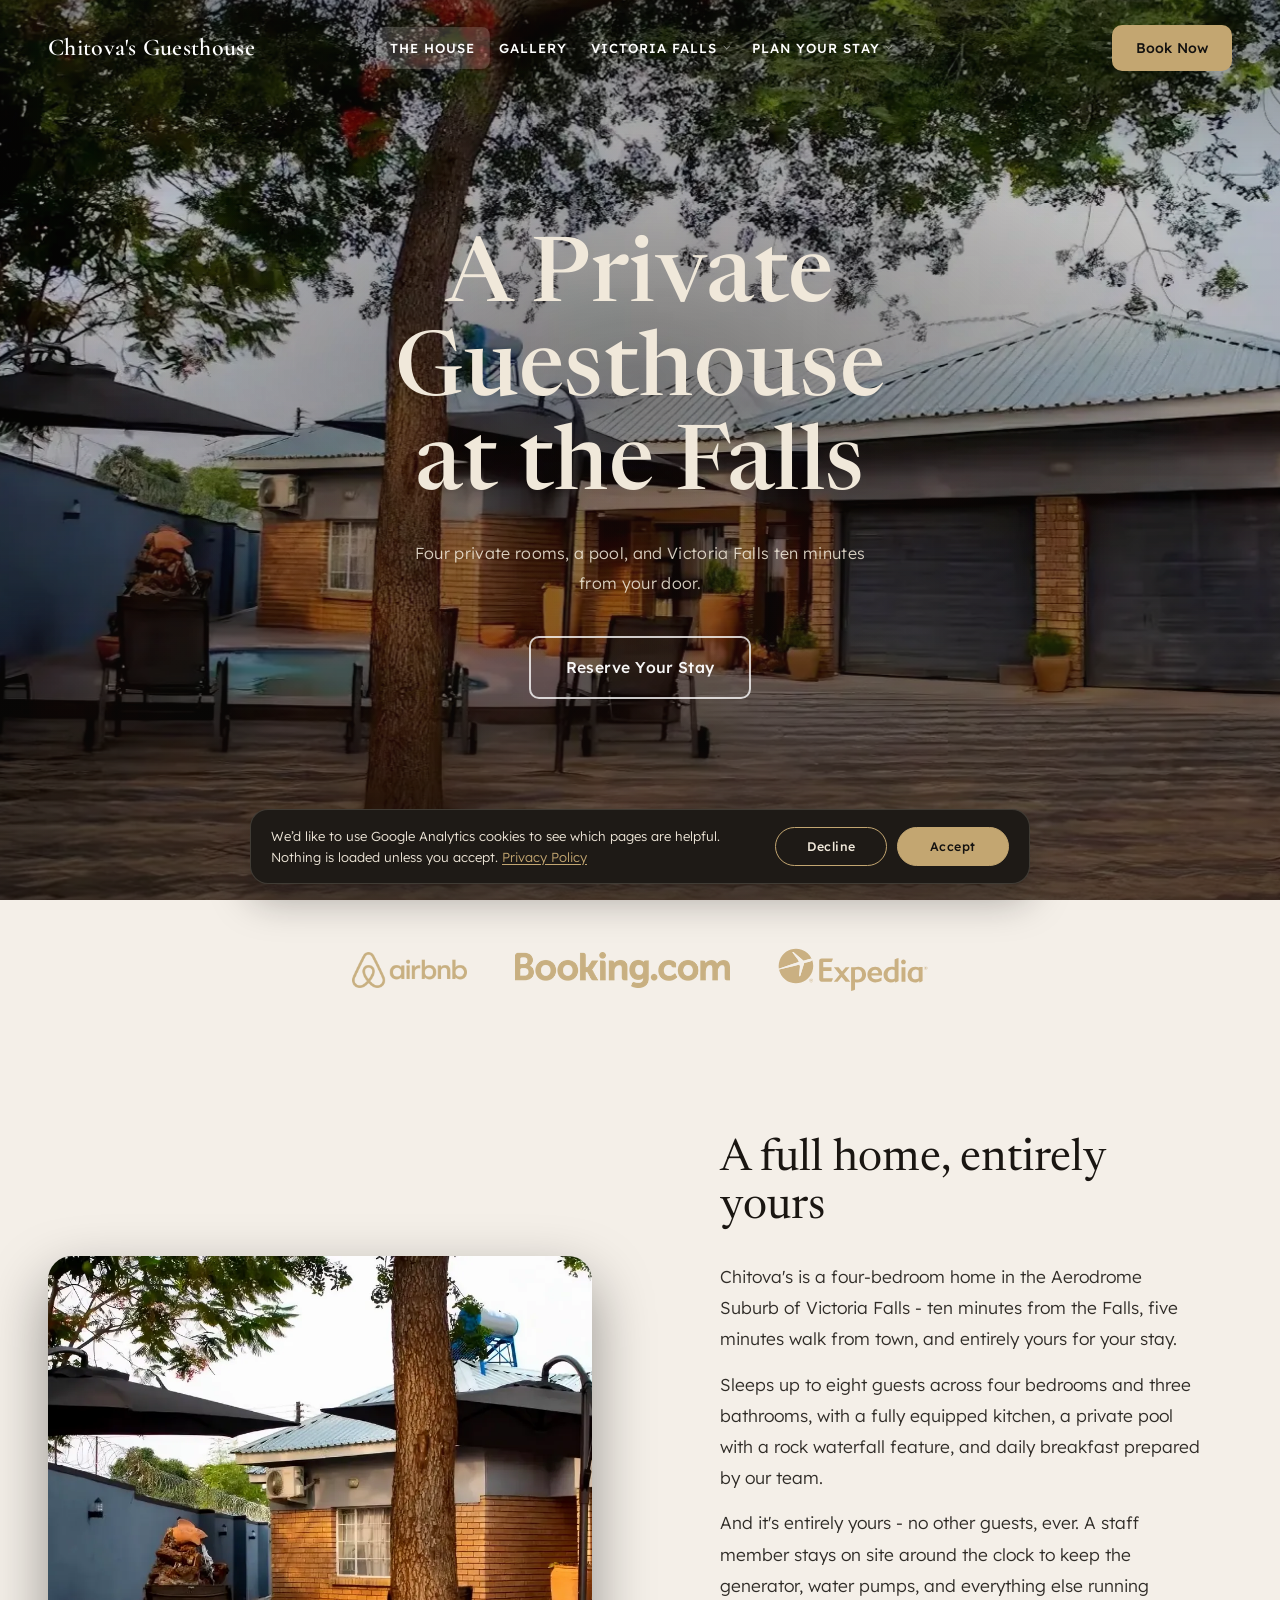
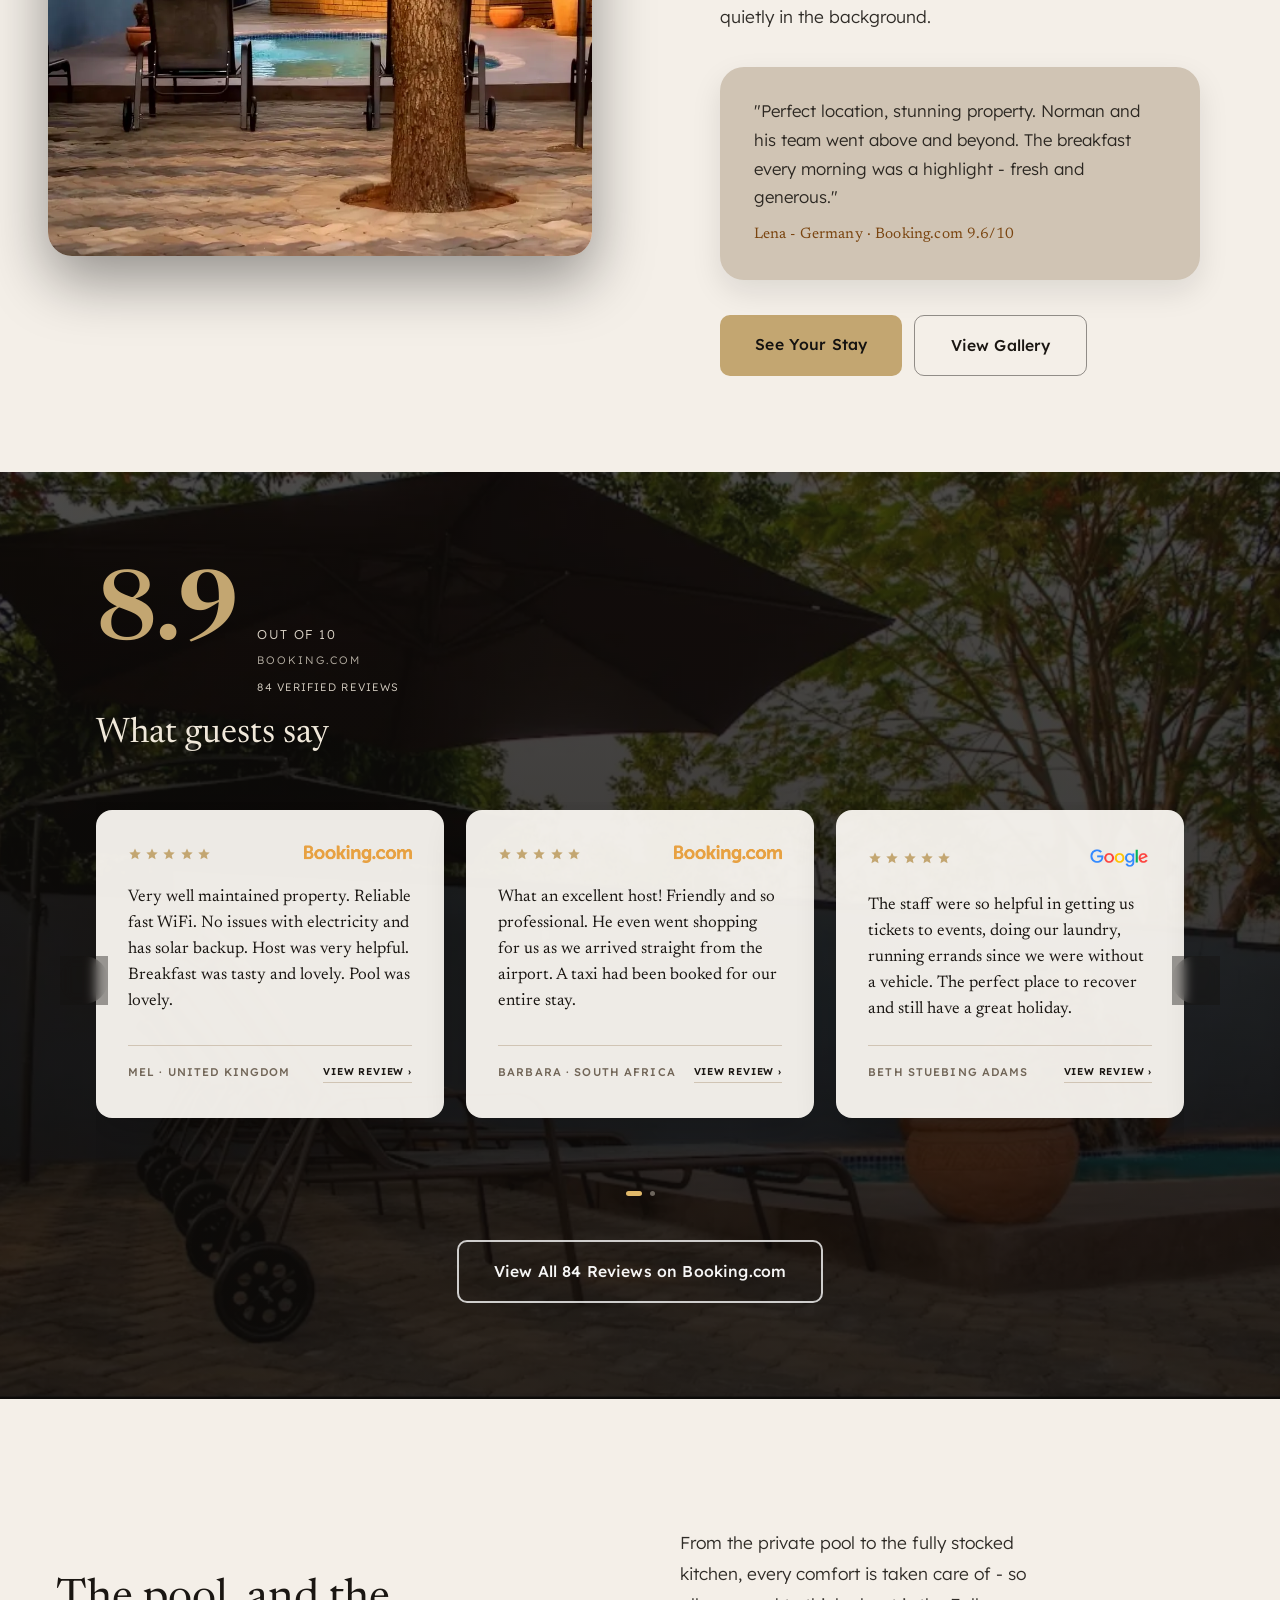
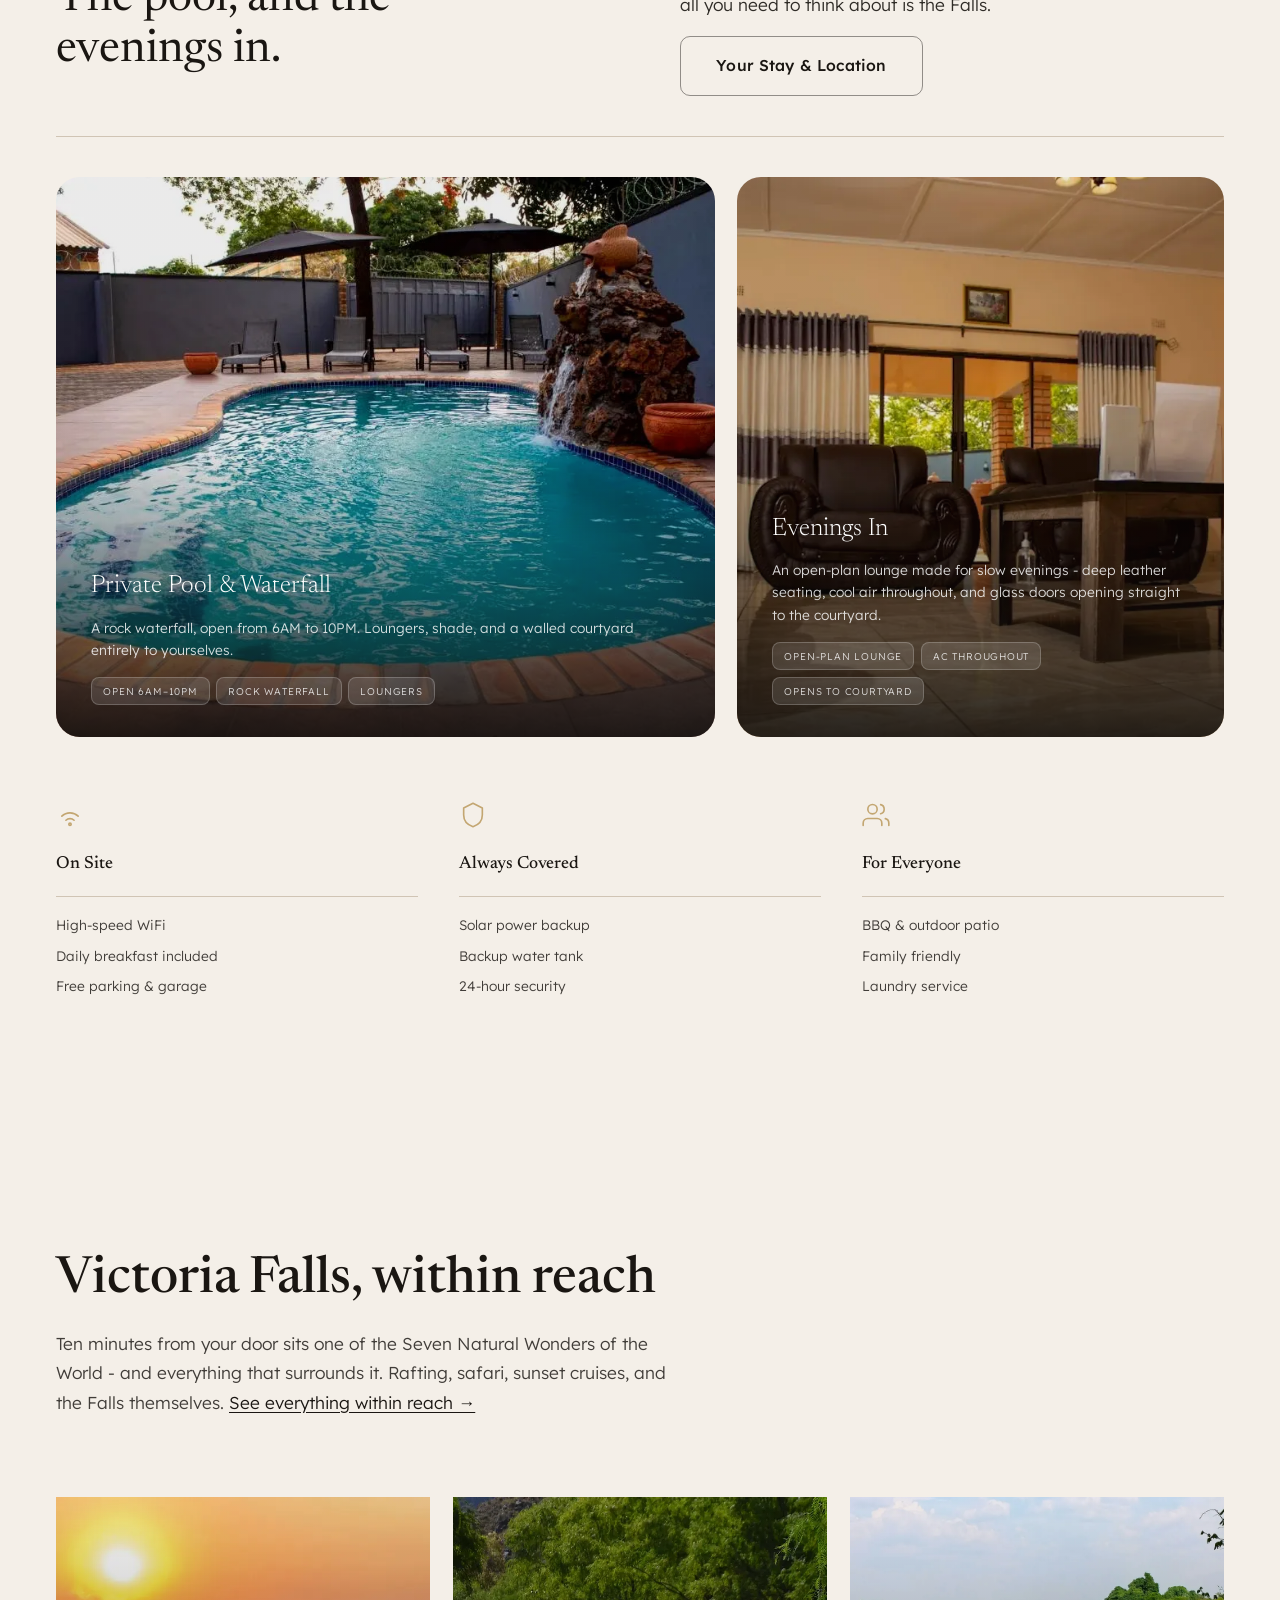
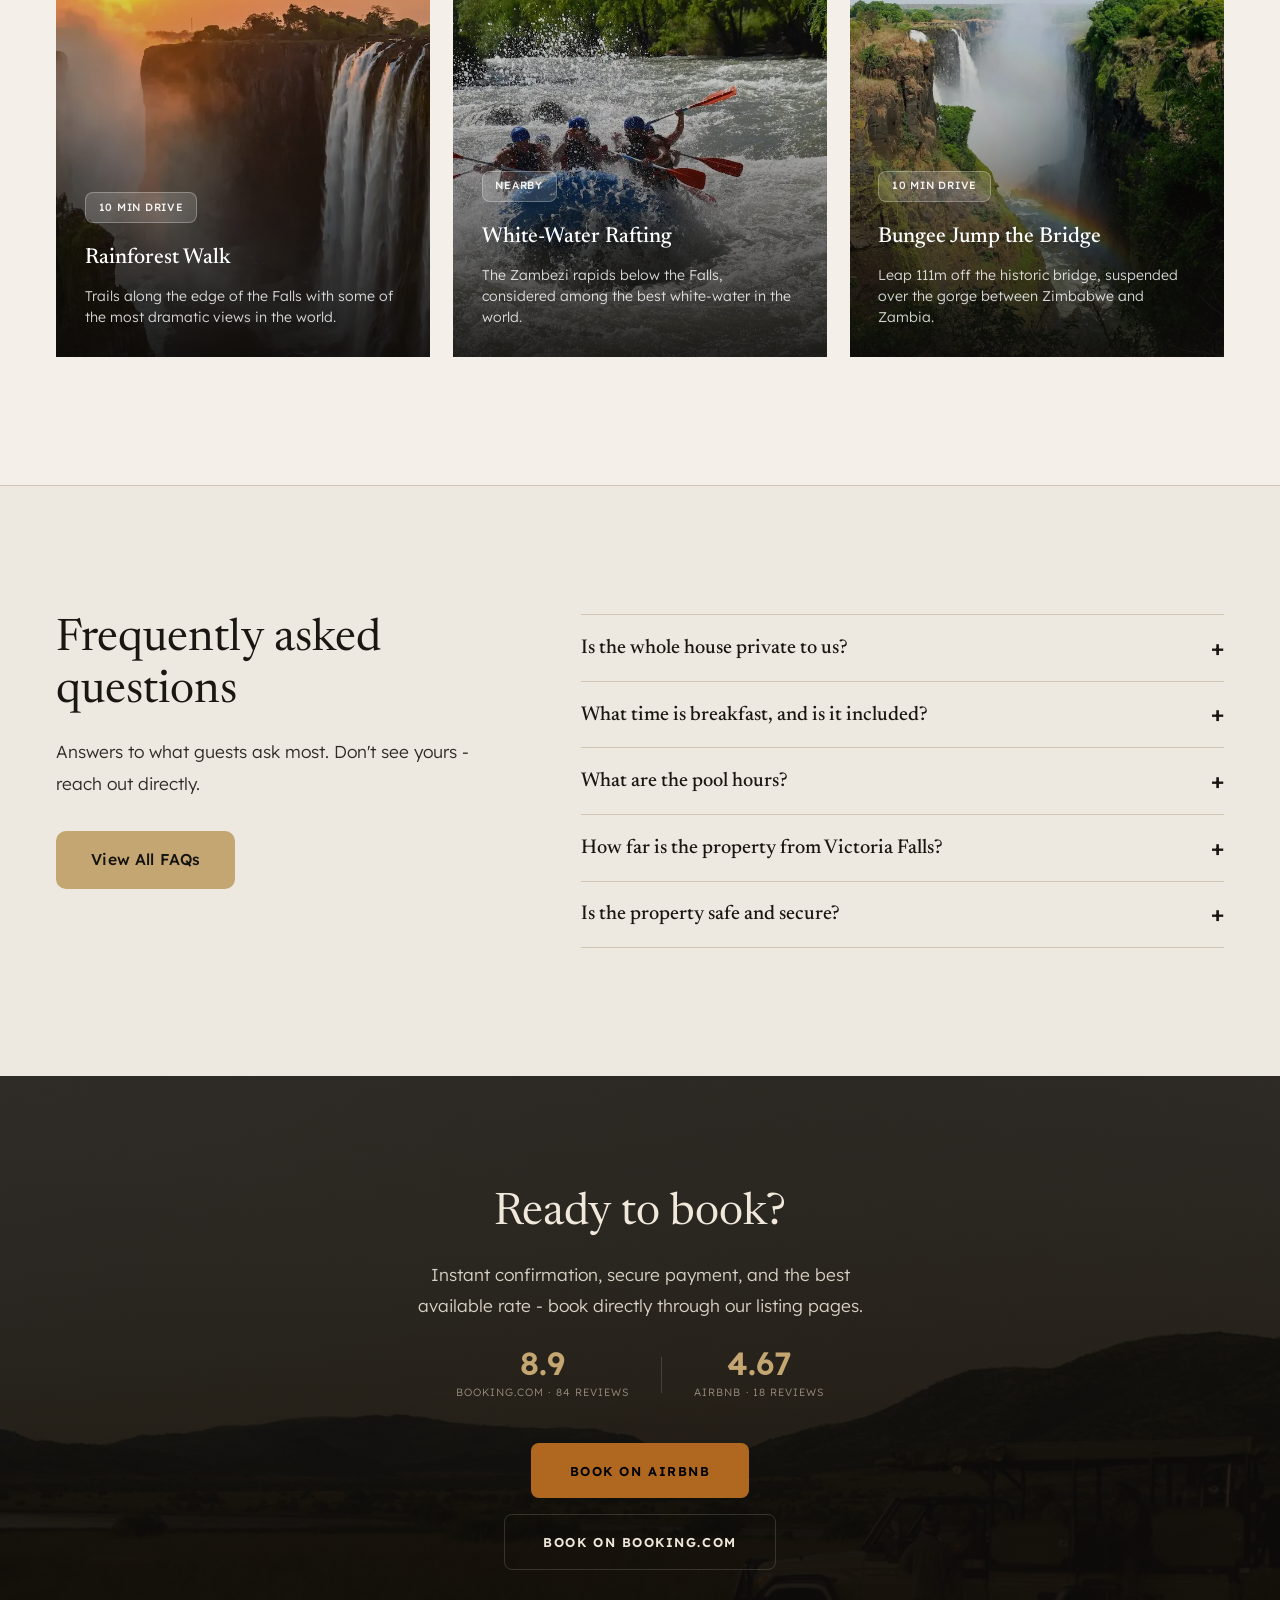
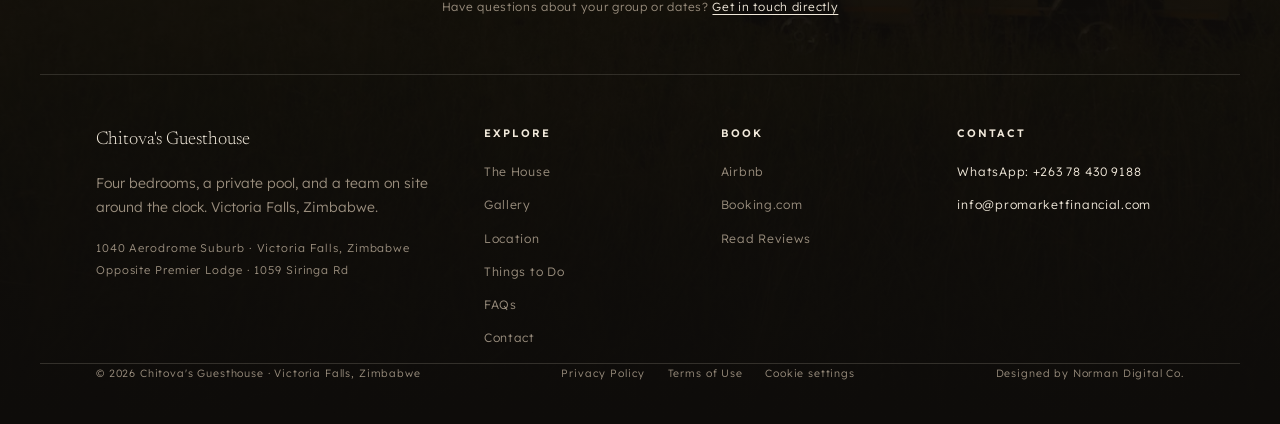
==== commit 7b7b8943: "Update homepage and 404 page version tags" ====
--- a/index.html
+++ b/index.html
@@ -30,7 +30,7 @@
 <link rel="preload" href="assets/fonts/newsreader-latin-opsz-normal.woff2" as="font" type="font/woff2" crossorigin/>
 <link rel="preload" href="assets/fonts/cormorant-garamond-latin-600-normal.woff2" as="font" type="font/woff2" crossorigin/>
 <link rel="preload" as="image" href="images/guesthouse-exterior-59a75f.webp" fetchpriority="high"/>
-<link rel="stylesheet" href="assets/css/site.css?v=3d426979"/>
+<link rel="stylesheet" href="assets/css/site.css?v=ce4c051a"/>
 <noscript><style>.reveal,.img-reveal,.photo-reveal{opacity:1!important;transform:none!important}</style></noscript>
 <script type="application/ld+json">
 {
@@ -453,7 +453,7 @@
     <div class="footer-divider"></div>
     <div class="footer-inner"><div><div class="footer-logo">Chitova's Guesthouse</div><p class="footer-tagline">Four bedrooms, a private pool, and a team on site around the clock. Victoria Falls, Zimbabwe.</p><address class="footer-address" style="font-style:normal">1040 Aerodrome Suburb · Victoria Falls, Zimbabwe<br>Opposite Premier Lodge · 1059 Siringa Rd</address></div><div><div class="footer-col-title">Explore</div><div class="footer-links"><a href="./">The House</a><a href="gallery/">Gallery</a><a href="location/">Location</a><a href="things-to-do/">Things to Do</a><a href="faq/">FAQs</a><a href="contact/">Contact</a></div></div><div><div class="footer-col-title">Book</div><div class="footer-links"><a href="https://www.airbnb.com/rooms/24730551" target="_blank" rel="noopener noreferrer">Airbnb</a><a href="https://www.booking.com/hotel/zw/chitovas-guesthouse.html" target="_blank" rel="noopener noreferrer">Booking.com</a><a href="https://www.booking.com/hotel/zw/chitovas-guesthouse.html#tab-reviews" target="_blank" rel="noopener noreferrer">Read Reviews</a></div></div><div><div class="footer-col-title">Contact</div><div class="footer-contact-col"><a href="https://wa.me/263784309188" target="_blank" rel="noopener noreferrer">WhatsApp: +263 78 430 9188</a><a href="mailto:info@promarketfinancial.com">info@promarketfinancial.com</a></div></div></div><div class="footer-bottom"><span class="footer-copy">© 2026 Chitova's Guesthouse · Victoria Falls, Zimbabwe</span><span class="footer-legal"><a href="privacy-policy/">Privacy Policy</a><a href="terms/">Terms of Use</a></span><span class="footer-copy"><a class="footer-credit" href="https://normandigitalco.com" target="_blank" rel="noopener">Designed by Norman Digital Co.</a></span></div></footer>
 
-<script src="assets/js/site.js?v=023b5efc" defer></script>
+<script src="assets/js/site.js?v=bd155764" defer></script>
 <script src="assets/js/reviews.js?v=6738c46d" defer></script>
 <script src="assets/js/faq.js?v=eb7c549a" defer></script>
 </body>
--- a/assets/css/site.css
+++ b/assets/css/site.css
@@ -1212,3 +1212,19 @@
   .reviews-track{transition:none}
   .faq-answer,.faq-answer-inner,.faq-icon{transition:none}
 }
+
+
+/* ===== Cookie consent (round 269) ===== */
+.cookie-bar{position:fixed;left:16px;right:16px;bottom:16px;margin:0 auto;max-width:780px;z-index:950;background:var(--dark2);color:var(--text-dk);border:1px solid var(--border-dk);border-radius:18px;box-shadow:0 14px 40px rgba(20,18,16,.35);padding:1rem 1.25rem calc(1rem + env(safe-area-inset-bottom));display:flex;align-items:center;gap:1.25rem;flex-wrap:wrap;opacity:0;transform:translateY(12px);transition:opacity .25s ease,transform .25s ease}
+.cookie-bar.show{opacity:1;transform:none}
+.cookie-bar[hidden]{display:none}
+.cookie-bar p{flex:1 1 320px;margin:0;font-family:var(--barlow);font-size:.82rem;line-height:1.55;color:var(--text-dk)}
+.cookie-bar a{color:var(--brass);text-decoration:underline;text-underline-offset:2px}
+.cookie-actions{display:flex;gap:.6rem;flex:0 0 auto}
+.cookie-btn{font-family:var(--barlow);font-size:.78rem;font-weight:500;letter-spacing:.04em;min-width:7rem;padding:.7rem 1.4rem;border-radius:999px;cursor:pointer;border:1px solid var(--brass);background:transparent;color:var(--text-dk);transition:background .2s,color .2s}
+.cookie-btn.accept{background:var(--brass);color:#141210}
+@media(hover:hover){.cookie-btn:hover{background:var(--brass);color:#141210}}
+.cookie-settings-link{font-family:var(--barlow);font-size:.66rem;font-weight:300;line-height:inherit;letter-spacing:.08em;color:var(--muted-dk);background:none;border:0;padding:0;cursor:pointer;transition:color .2s}
+@media(hover:hover){.cookie-settings-link:hover{color:var(--gold)}}
+@media(max-width:600px){.cookie-bar{left:10px;right:10px;bottom:10px;padding:.9rem 1rem calc(.9rem + env(safe-area-inset-bottom))}.cookie-actions{width:100%}.cookie-btn{flex:1}}
+@media(prefers-reduced-motion:reduce){.cookie-bar{transition:none}}
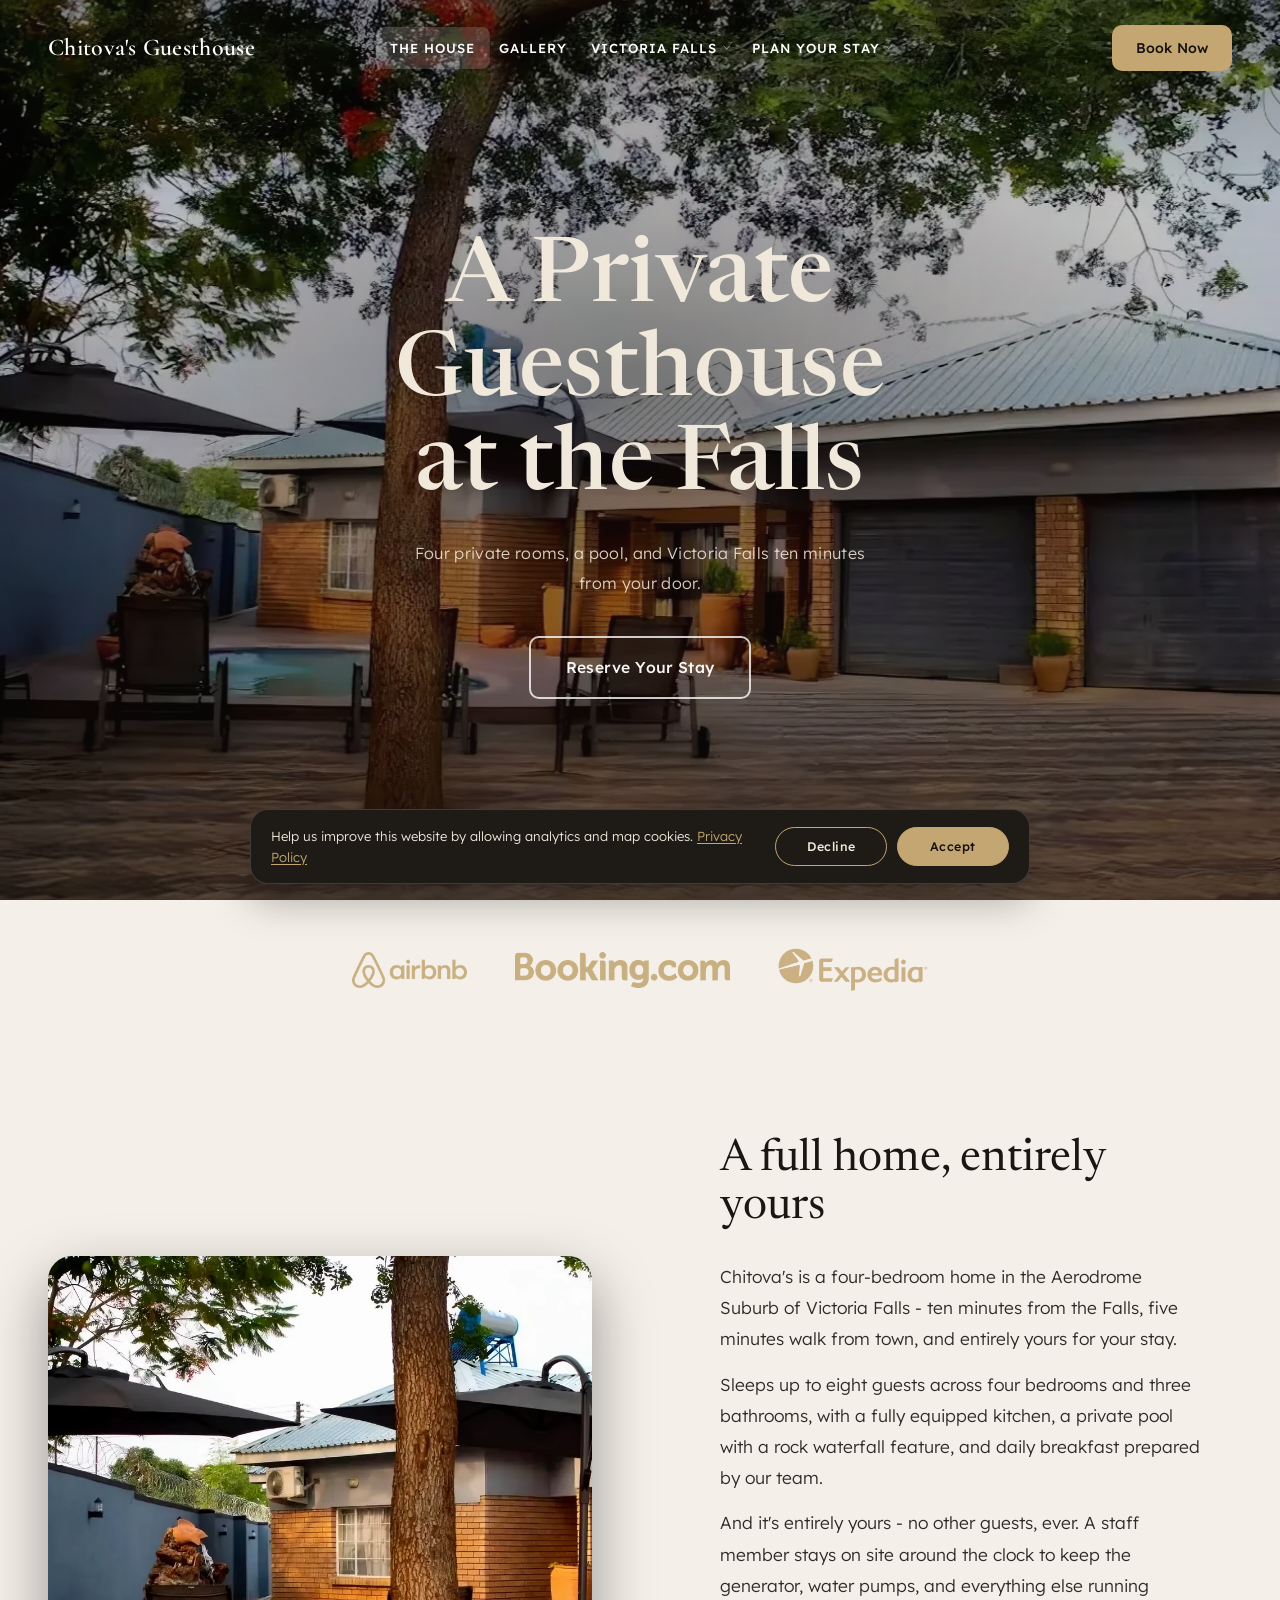
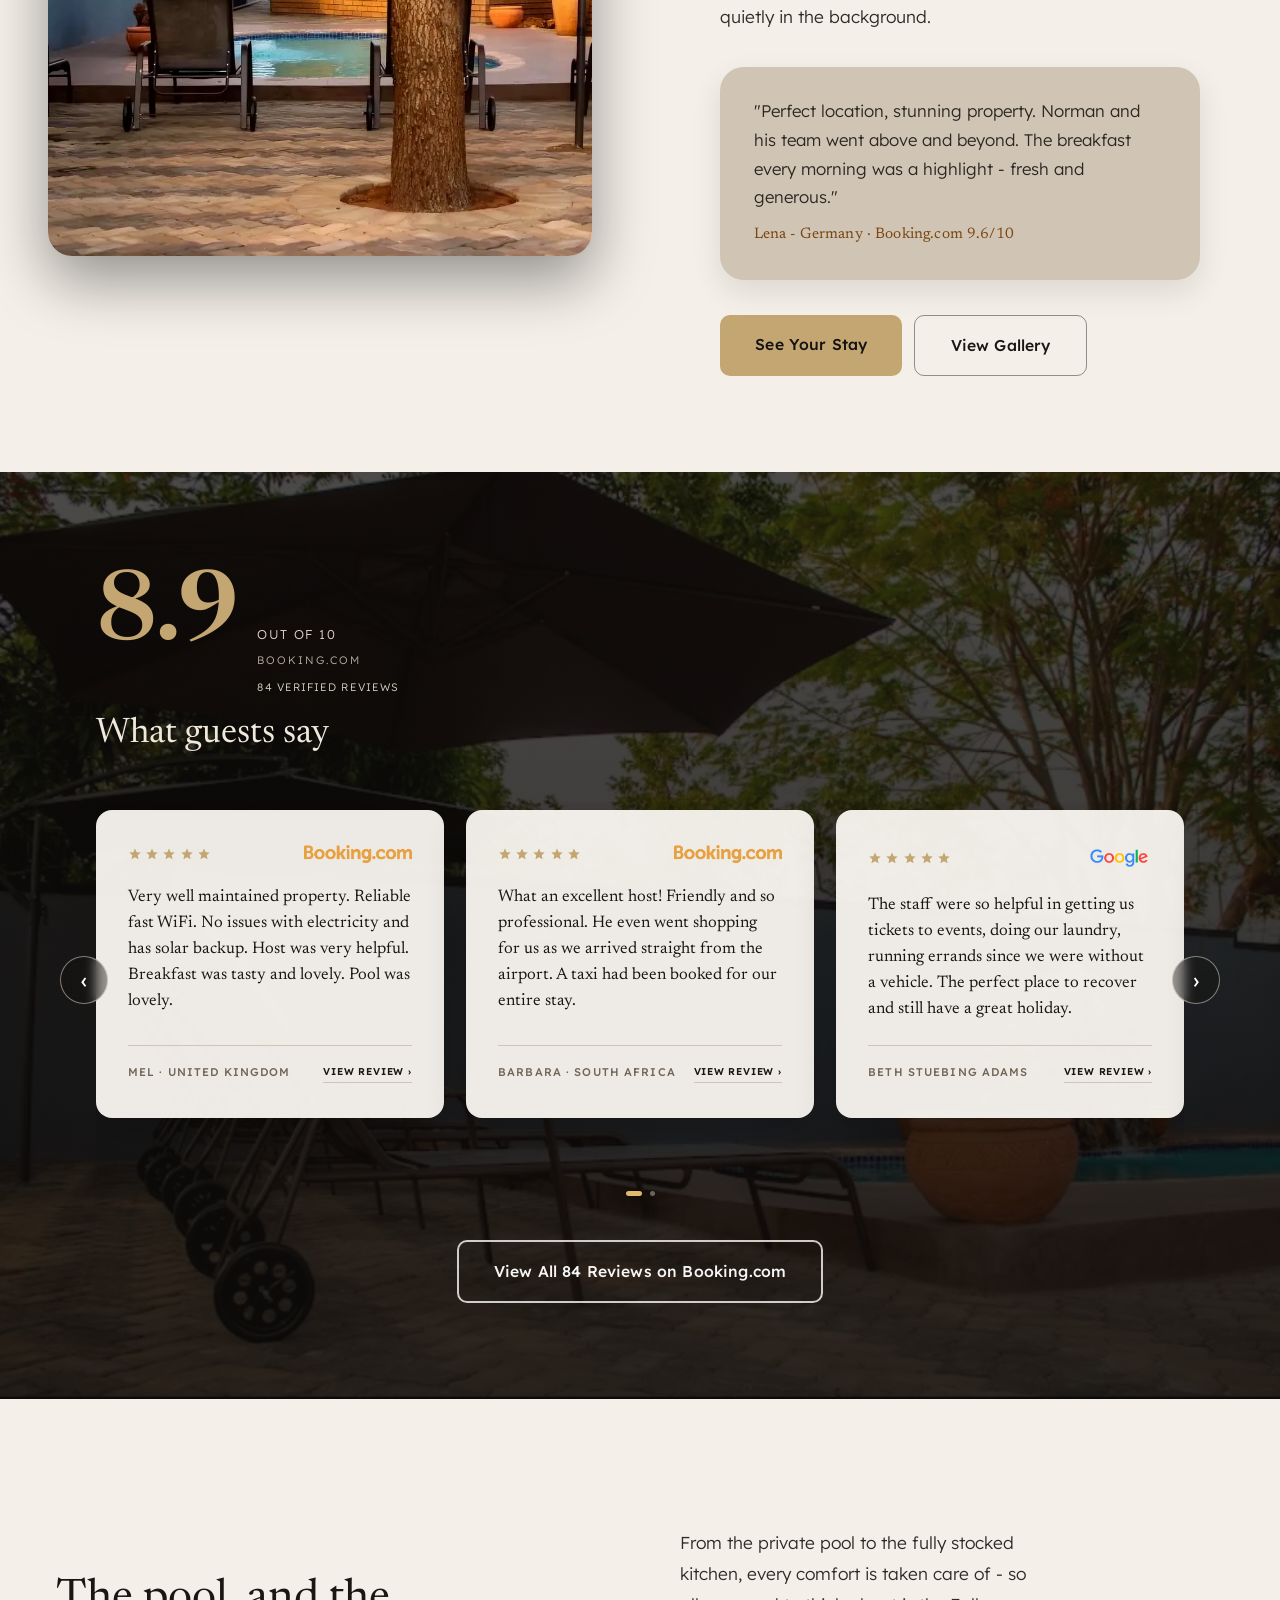
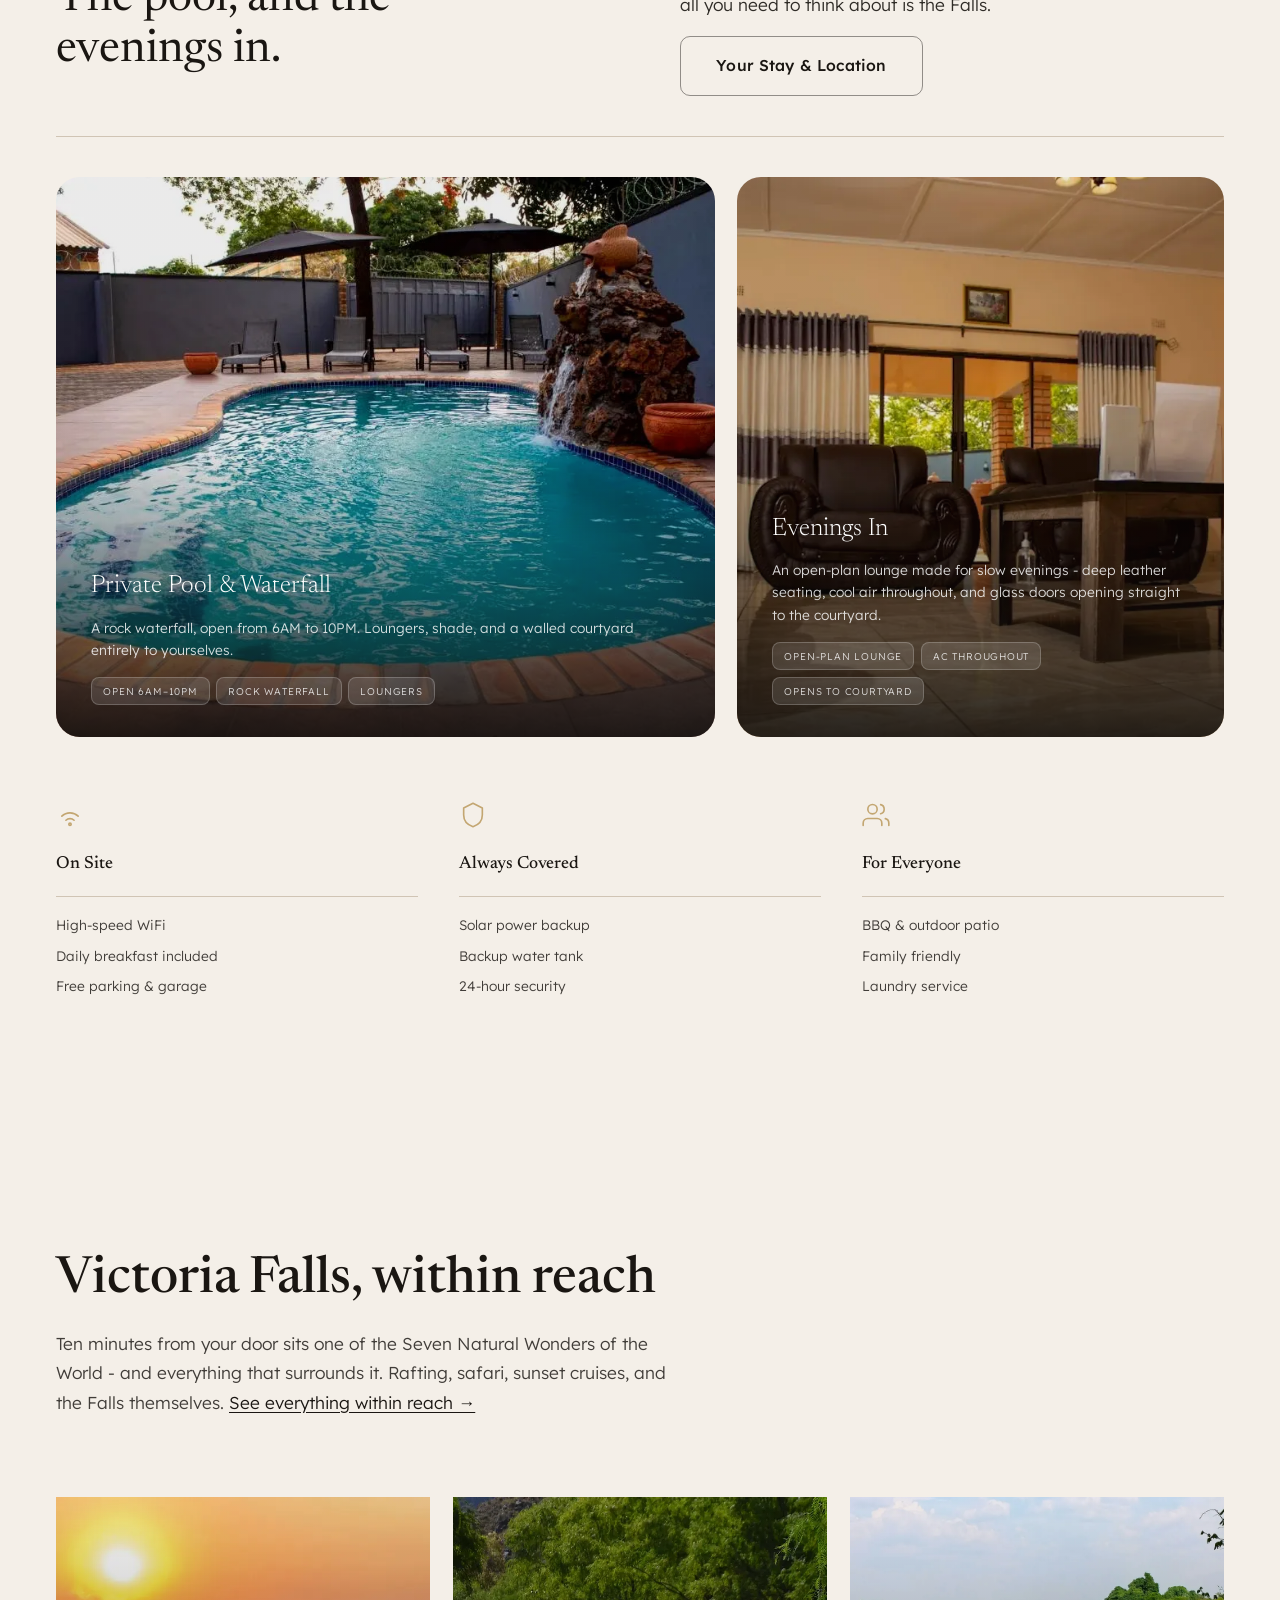
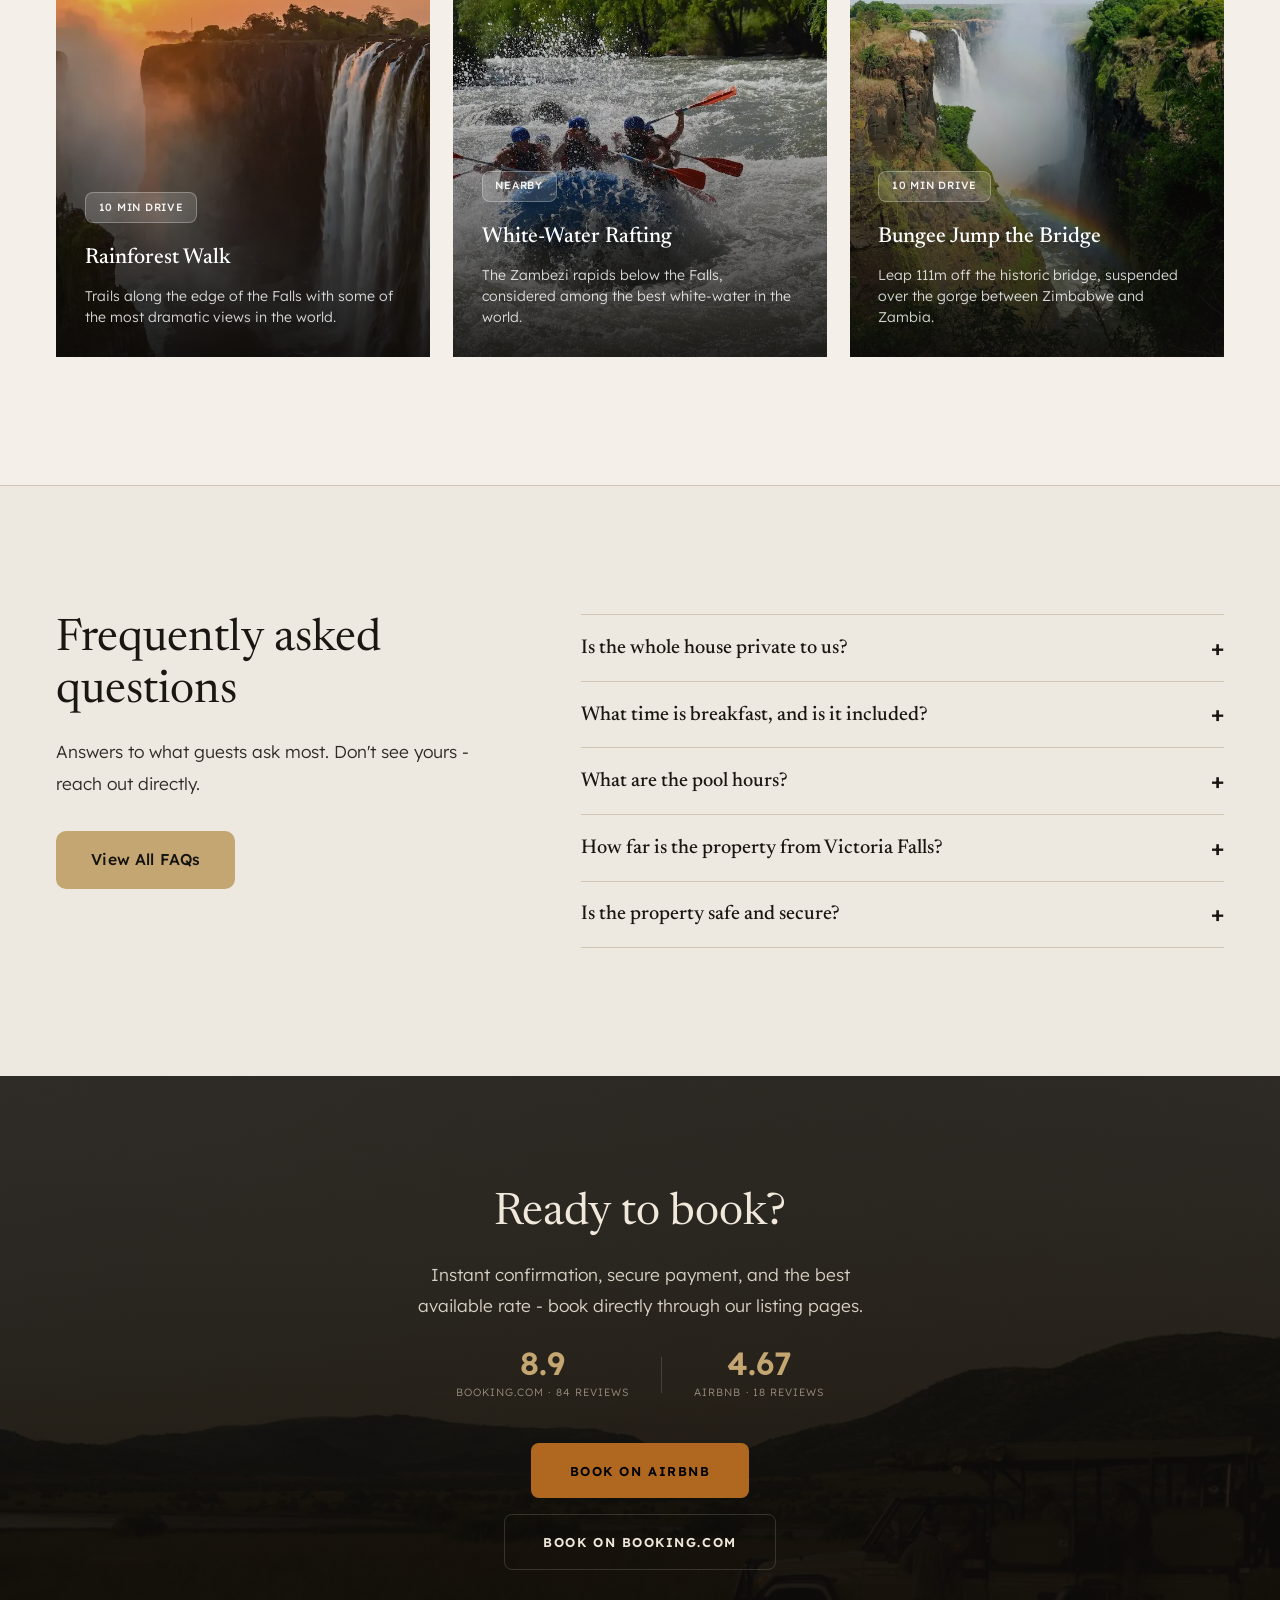
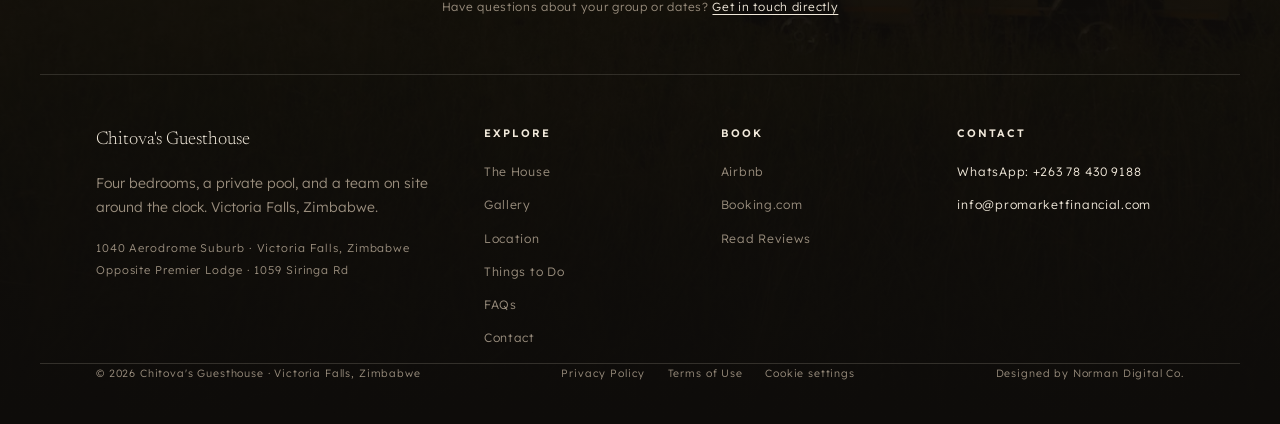
==== commit da4b3765: "Update asset version hash" ====
--- a/index.html
+++ b/index.html
@@ -453,7 +453,7 @@
     <div class="footer-divider"></div>
     <div class="footer-inner"><div><div class="footer-logo">Chitova's Guesthouse</div><p class="footer-tagline">Four bedrooms, a private pool, and a team on site around the clock. Victoria Falls, Zimbabwe.</p><address class="footer-address" style="font-style:normal">1040 Aerodrome Suburb · Victoria Falls, Zimbabwe<br>Opposite Premier Lodge · 1059 Siringa Rd</address></div><div><div class="footer-col-title">Explore</div><div class="footer-links"><a href="./">The House</a><a href="gallery/">Gallery</a><a href="location/">Location</a><a href="things-to-do/">Things to Do</a><a href="faq/">FAQs</a><a href="contact/">Contact</a></div></div><div><div class="footer-col-title">Book</div><div class="footer-links"><a href="https://www.airbnb.com/rooms/24730551" target="_blank" rel="noopener noreferrer">Airbnb</a><a href="https://www.booking.com/hotel/zw/chitovas-guesthouse.html" target="_blank" rel="noopener noreferrer">Booking.com</a><a href="https://www.booking.com/hotel/zw/chitovas-guesthouse.html#tab-reviews" target="_blank" rel="noopener noreferrer">Read Reviews</a></div></div><div><div class="footer-col-title">Contact</div><div class="footer-contact-col"><a href="https://wa.me/263784309188" target="_blank" rel="noopener noreferrer">WhatsApp: +263 78 430 9188</a><a href="mailto:info@promarketfinancial.com">info@promarketfinancial.com</a></div></div></div><div class="footer-bottom"><span class="footer-copy">© 2026 Chitova's Guesthouse · Victoria Falls, Zimbabwe</span><span class="footer-legal"><a href="privacy-policy/">Privacy Policy</a><a href="terms/">Terms of Use</a></span><span class="footer-copy"><a class="footer-credit" href="https://normandigitalco.com" target="_blank" rel="noopener">Designed by Norman Digital Co.</a></span></div></footer>
 
-<script src="assets/js/site.js?v=bd155764" defer></script>
+<script src="assets/js/site.js?v=cdd8c095" defer></script>
 <script src="assets/js/reviews.js?v=6738c46d" defer></script>
 <script src="assets/js/faq.js?v=eb7c549a" defer></script>
 </body>
